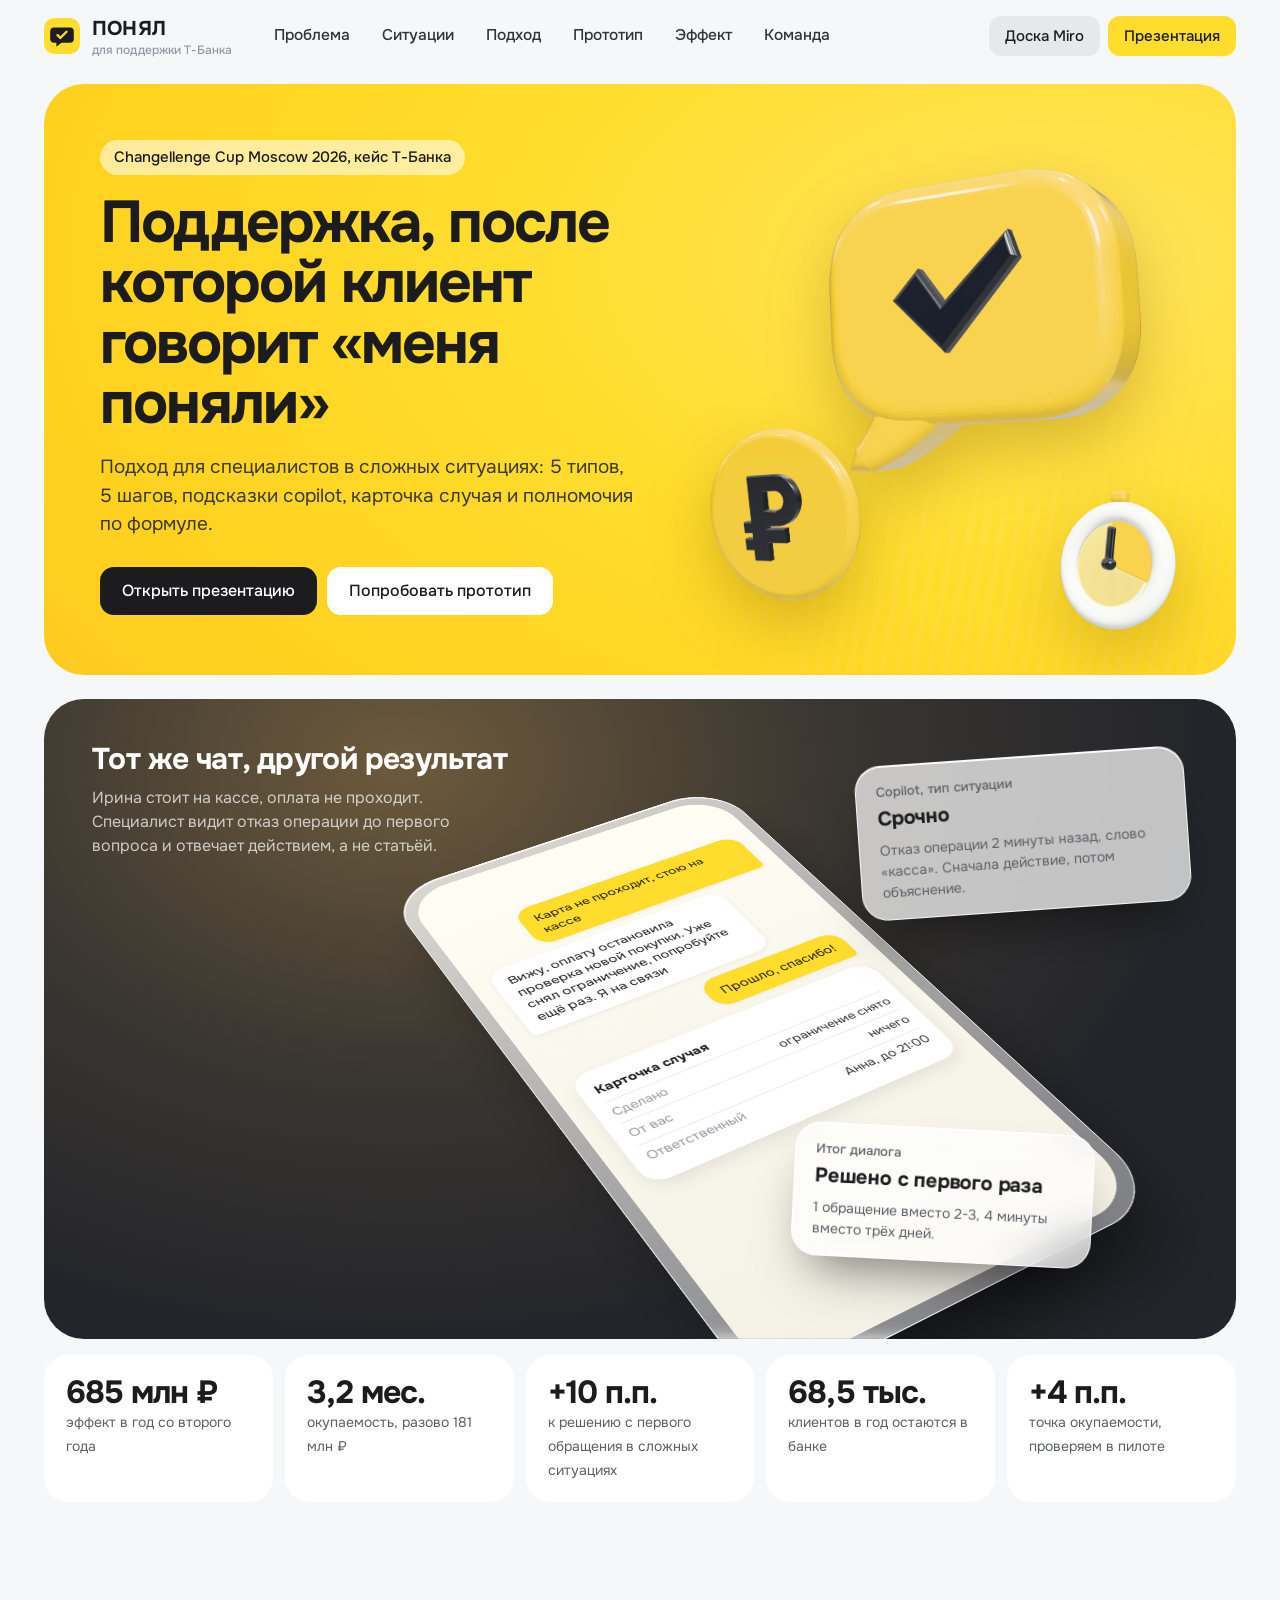
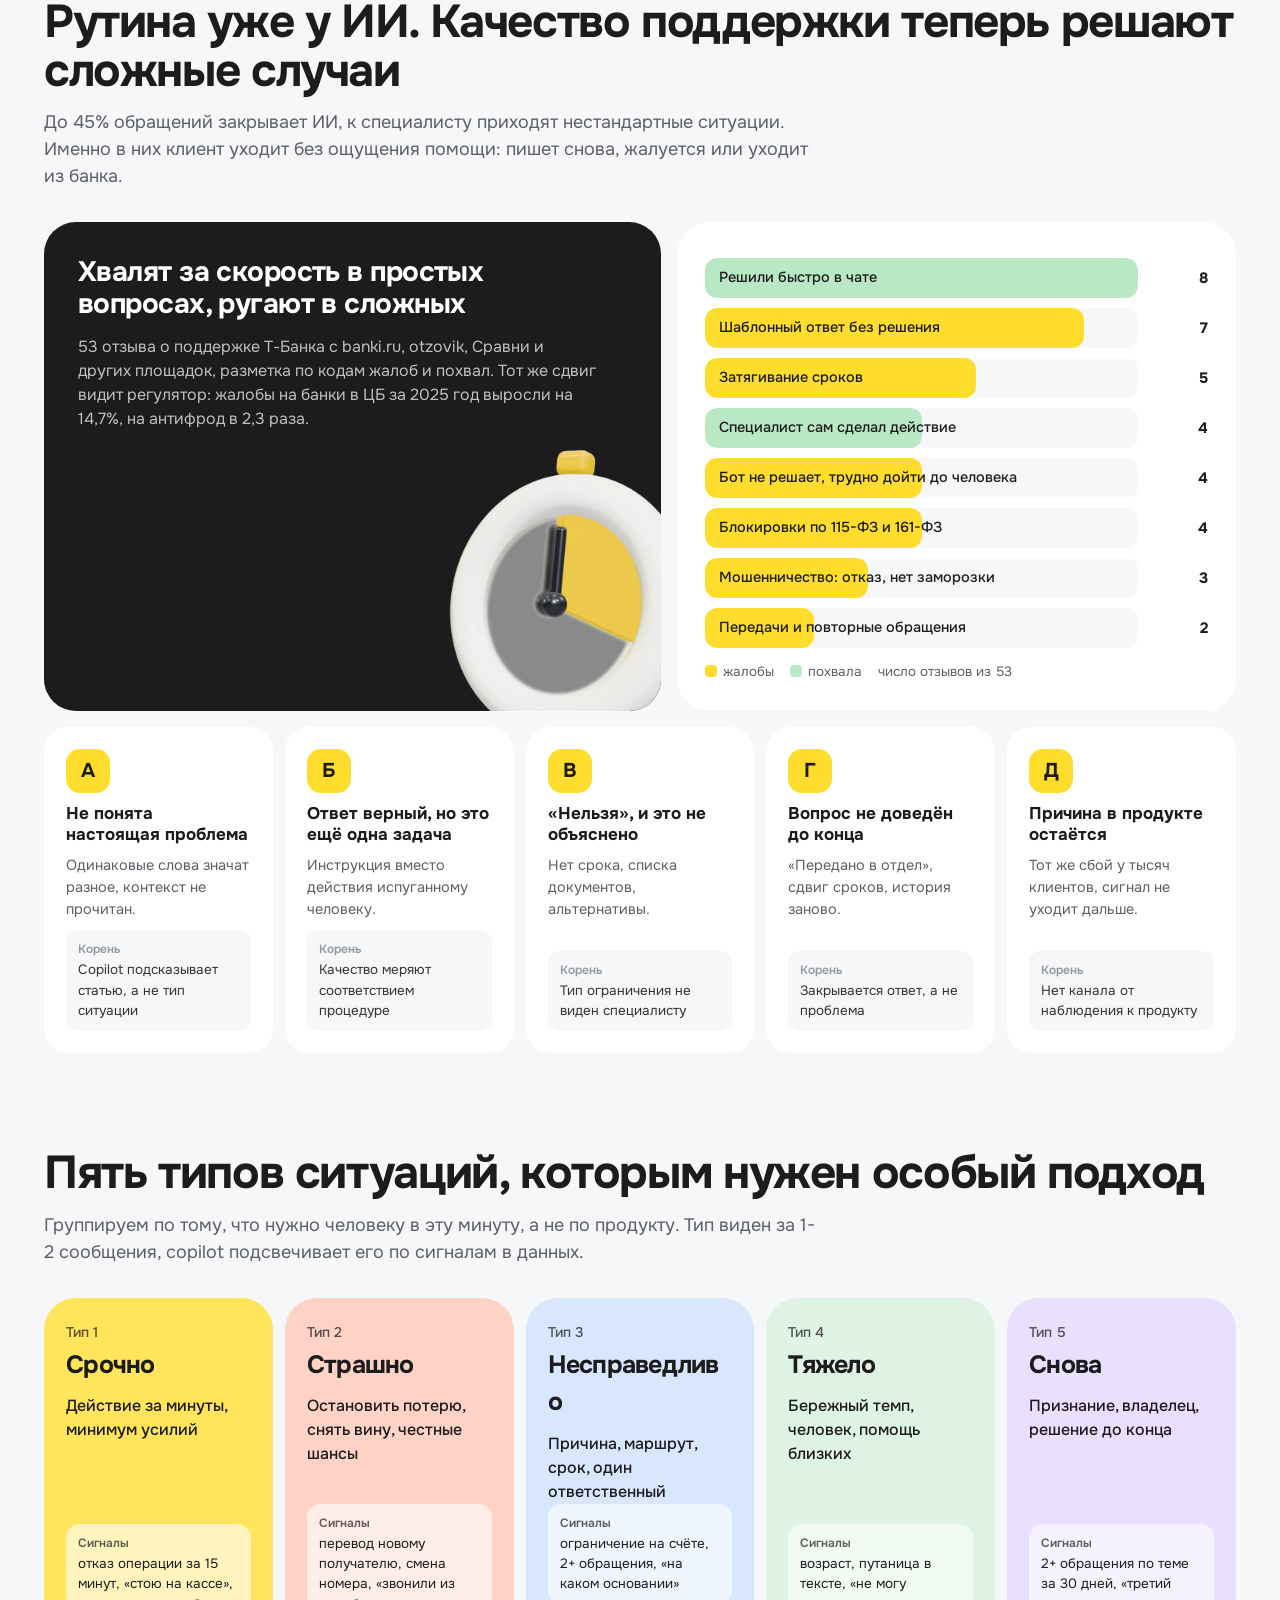
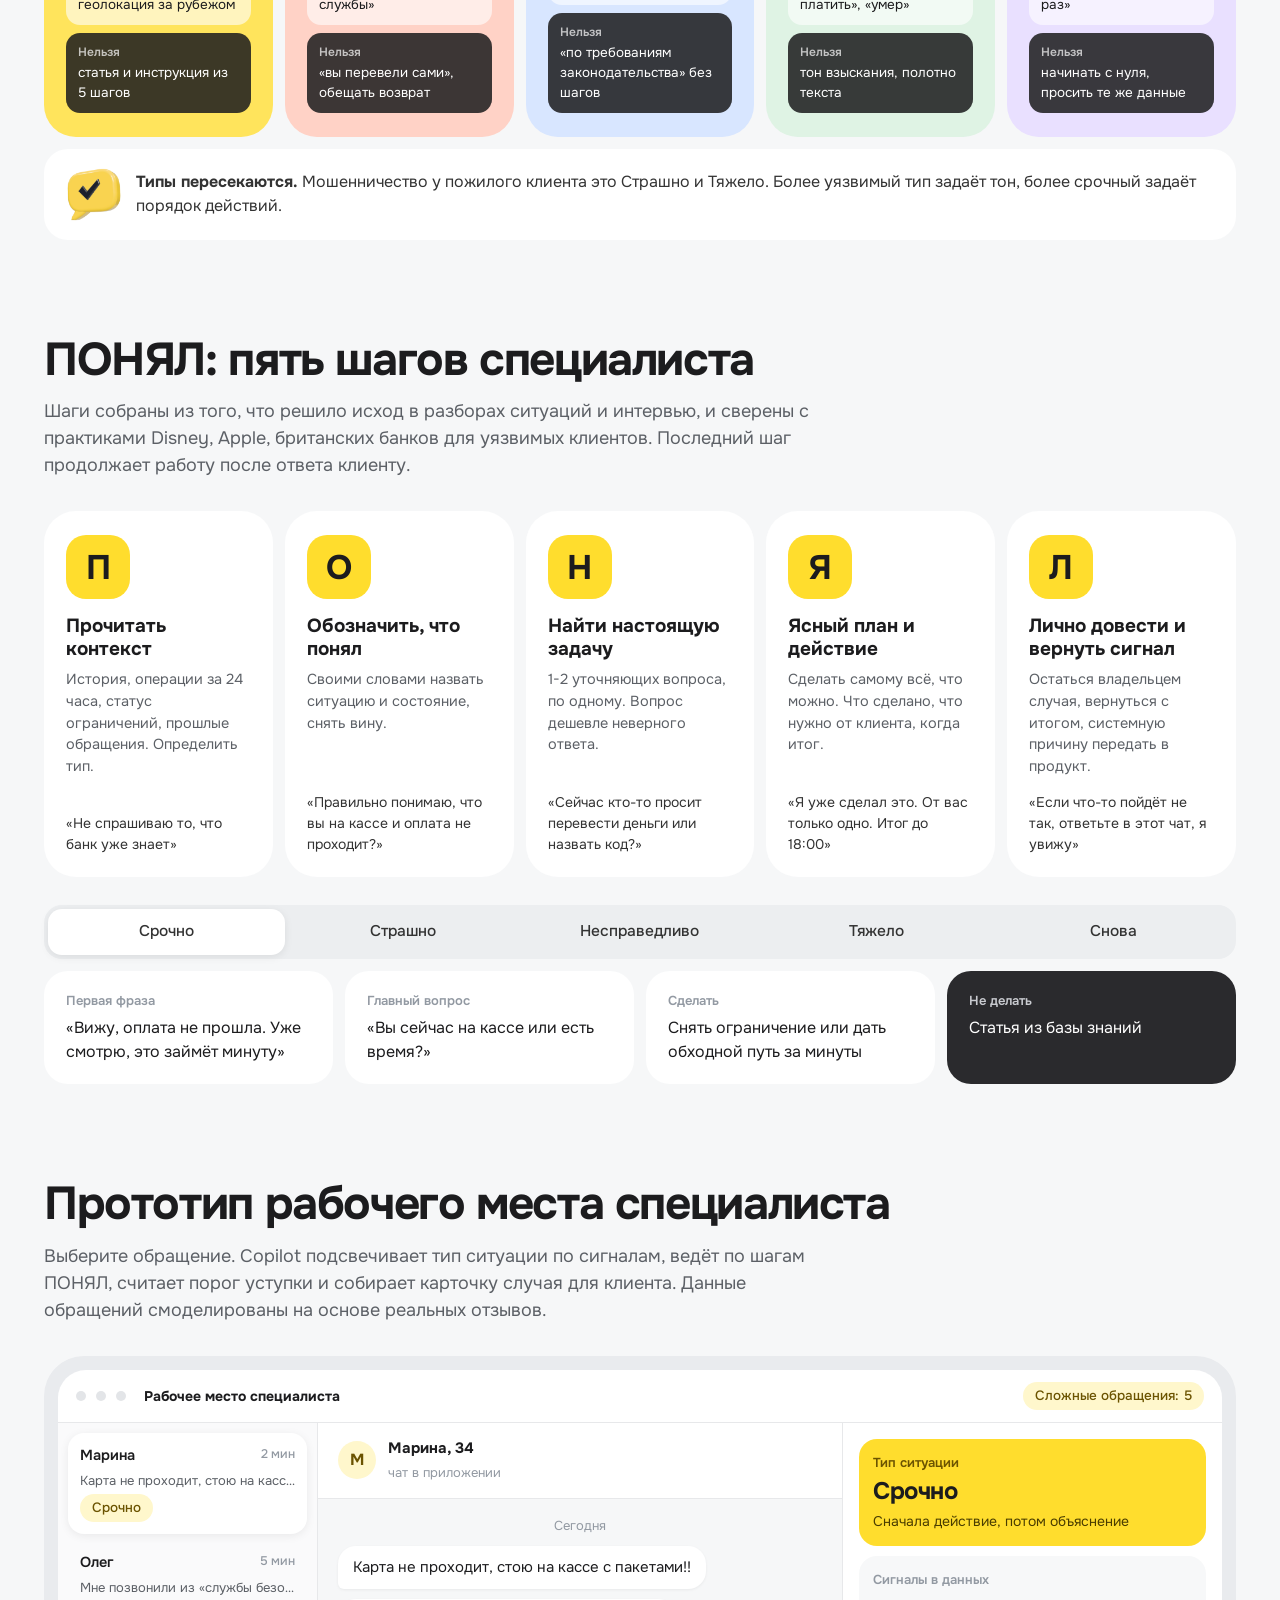
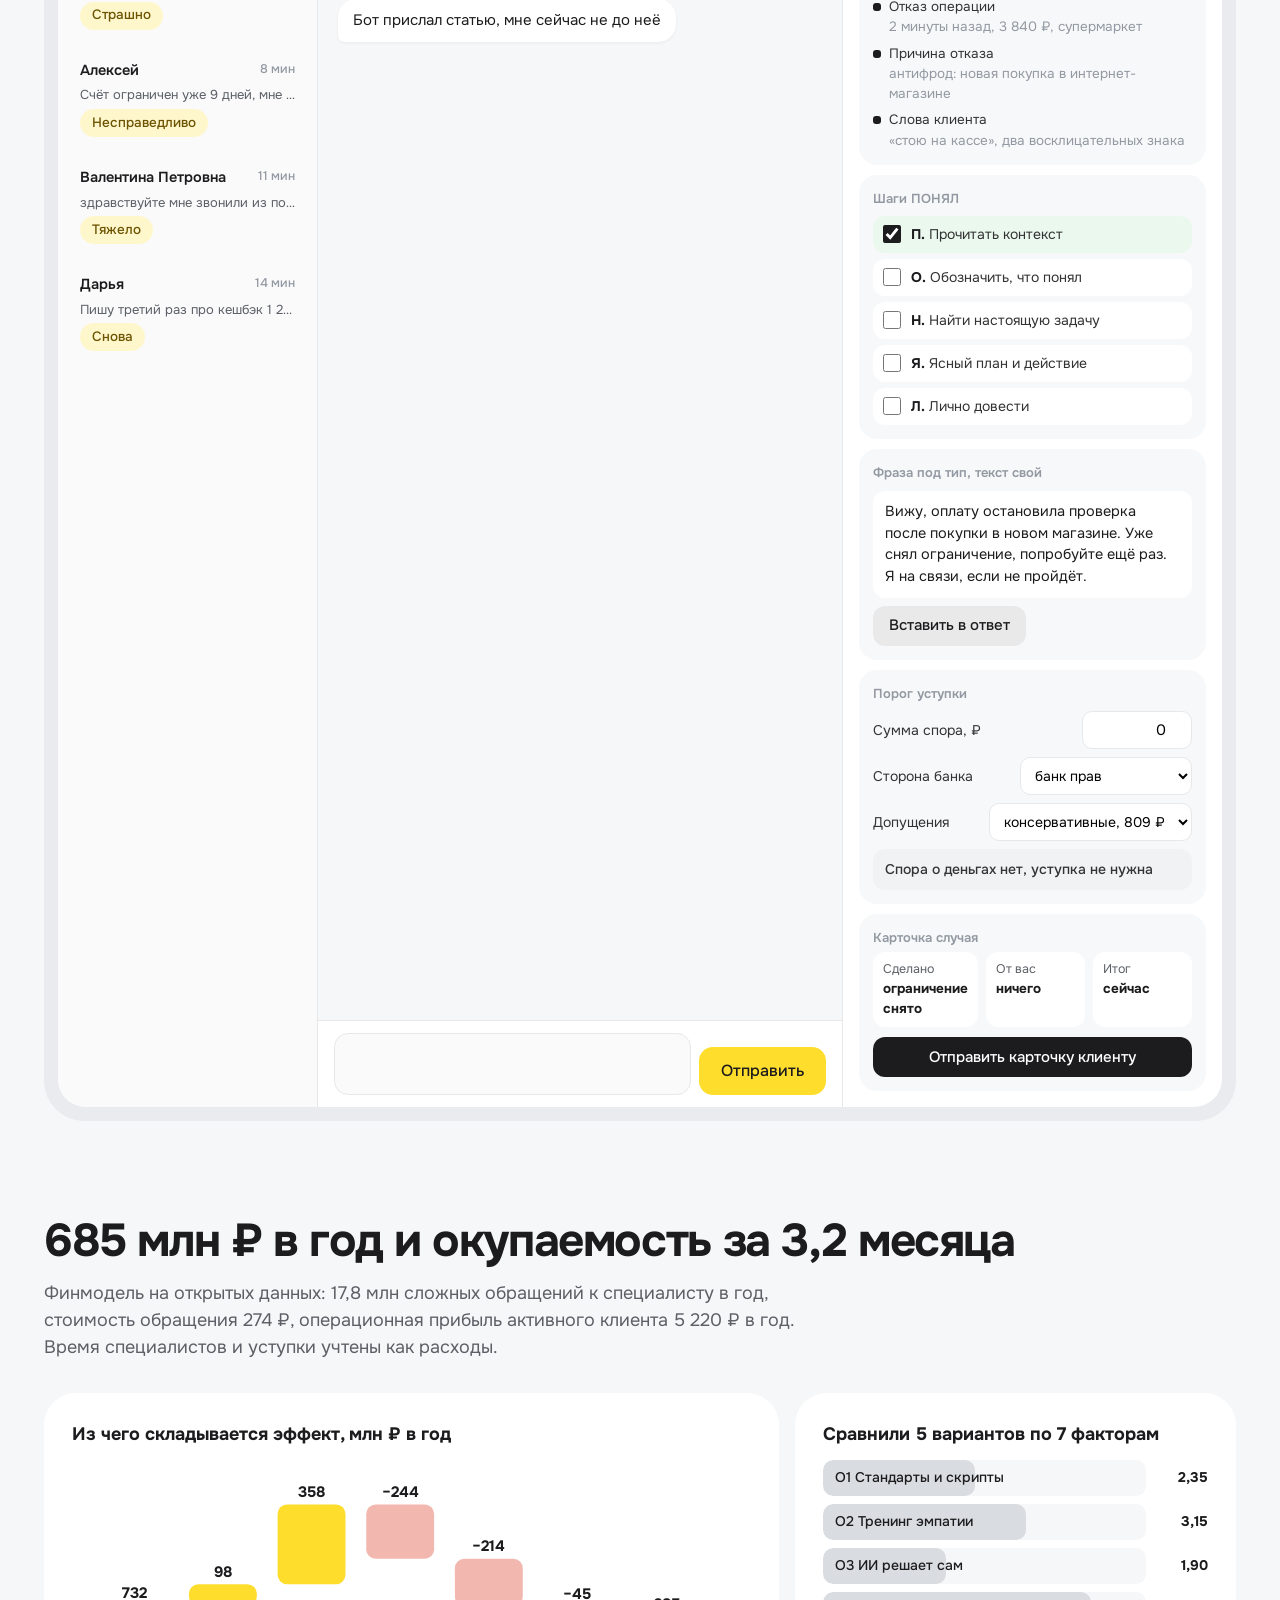
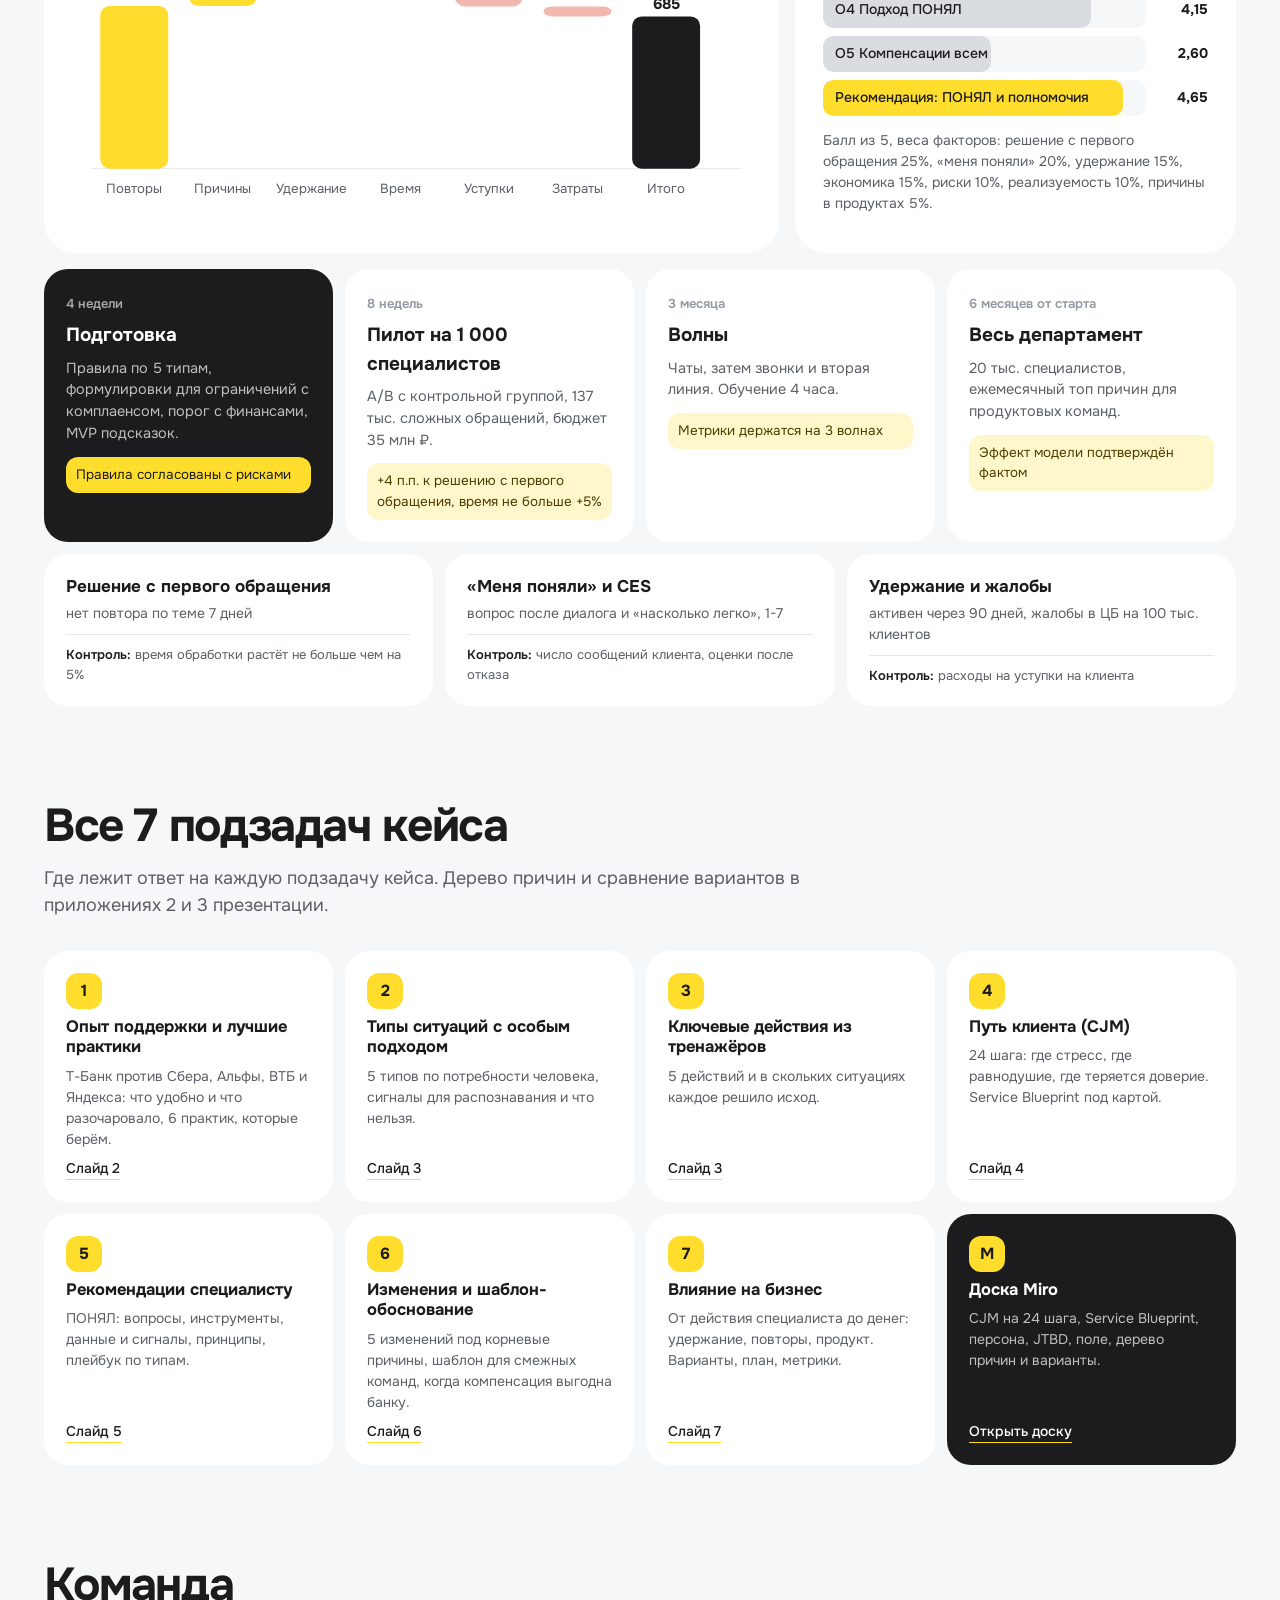
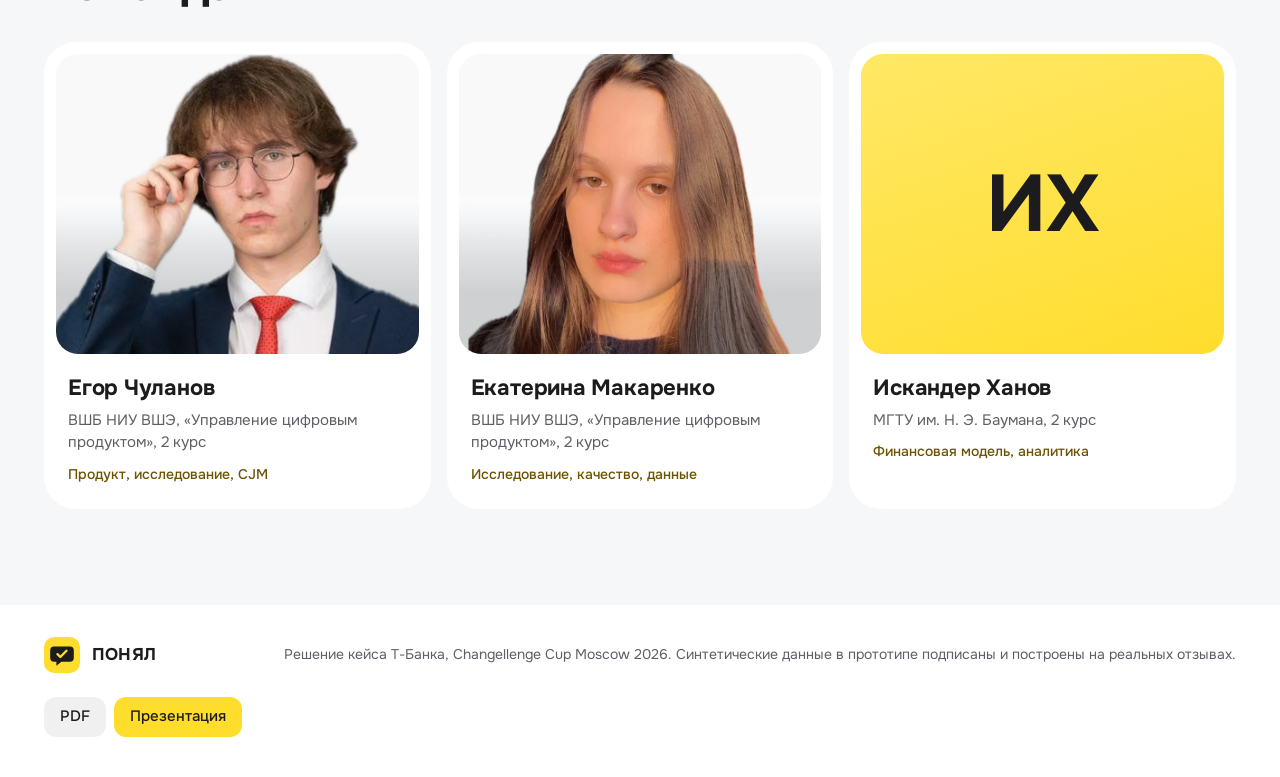
==== site/index.html @ 0d3350b8 "Сайт решения и презентация в стилистике Т-Банка, подзадачи по тексту кейса - Сайт: подход ПОНЯЛ, 5 т" ====
<!doctype html>
<html lang="ru">
<head>
<meta charset="utf-8">
<meta name="viewport" content="width=device-width, initial-scale=1">
<title>ПОНЯЛ: поддержка, после которой клиент чувствует, что его поняли</title>
<meta name="description" content="Решение кейса Т-Банка на Changellenge Cup Moscow 2026: ситуационный подход для специалистов поддержки, подсказки copilot, карточка случая и полномочия по формуле.">
<link rel="icon" href="img/mark.svg" type="image/svg+xml">
<link rel="stylesheet" href="assets/tokens.css">
<style>
* { box-sizing: border-box; }
html { scroll-behavior: smooth; }
body { margin: 0; font-family: var(--font); color: var(--ink); background: var(--bg); -webkit-font-smoothing: antialiased; line-height: 1.5; }
a { color: inherit; }
img { display: block; max-width: 100%; height: auto; }
button { font: inherit; }
:focus-visible { outline: 3px solid var(--blue); outline-offset: 3px; border-radius: 10px; }
.wrap { max-width: 1240px; margin: 0 auto; padding: 0 24px; }
.wrap > * { min-width: 0; }

/* Шапка как у бренд-портала: логотип, ссылки, кнопки справа */
.top { position: sticky; top: 0; z-index: 40; background: rgba(246, 247, 248, .82); -webkit-backdrop-filter: saturate(180%) blur(18px); backdrop-filter: saturate(180%) blur(18px); }
.top .wrap { display: flex; align-items: center; gap: 28px; height: 72px; }
.brand { display: flex; align-items: center; gap: 12px; text-decoration: none; font-weight: 700; font-size: 20px; letter-spacing: .01em; color: var(--ink-strong); }
.brand img { width: 36px; height: 36px; }
.brand small { display: block; font-size: 12px; font-weight: 500; color: var(--muted); letter-spacing: 0; line-height: 1.1; }
.links { display: flex; gap: 4px; }
.links a { text-decoration: none; font-size: 15.5px; font-weight: 500; padding: 8px 14px; border-radius: 12px; color: var(--ink); }
.links a:hover { background: rgba(0, 0, 0, .05); }
.top .act { margin-left: auto; display: flex; gap: 8px; }

.btn { display: inline-flex; align-items: center; justify-content: center; gap: 8px; height: 48px; padding: 0 22px; border-radius: 14px; border: 0; cursor: pointer; text-decoration: none;
  font: 500 16px/1 var(--font); white-space: nowrap; transition: background .2s, transform .3s var(--ease); }
.btn:active { transform: scale(.98); }
.btn.y { background: var(--y); color: var(--ink-strong); }
.btn.y:hover { background: var(--y-deep); }
.btn.w { background: #fff; color: var(--ink-strong); }
.btn.w:hover { background: #f1f2f4; }
.btn.g { background: rgba(0, 0, 0, .06); color: var(--ink-strong); }
.btn.g:hover { background: rgba(0, 0, 0, .1); }
.btn.d { background: var(--dark); color: #fff; }
.btn.sm { height: 40px; padding: 0 16px; border-radius: 12px; font-size: 15px; }
.btn svg { width: 18px; height: 18px; }

/* Жёлтый баннер, как «Новый подход к бренду» */
.hero { position: relative; margin-top: 12px; border-radius: var(--r-xl); overflow: hidden; padding: 56px 56px 60px;
  background: radial-gradient(120% 140% at 85% 30%, #ffe45c 0%, var(--y) 38%, #ffd21f 70%, #fcc521 100%); display: grid; grid-template-columns: 1.1fr .9fr; gap: 24px; min-height: 460px; }
.hero::after { content: ""; position: absolute; right: -10%; bottom: -30%; width: 70%; height: 90%; pointer-events: none;
  background: repeating-linear-gradient(100deg, rgba(255, 255, 255, .0) 0 14px, rgba(255, 255, 255, .22) 14px 16px); filter: blur(2px); transform: skewY(-8deg); opacity: .7;
  -webkit-mask: radial-gradient(60% 60% at 60% 60%, #000 30%, transparent 75%); mask: radial-gradient(60% 60% at 60% 60%, #000 30%, transparent 75%); }
.hero .tx { position: relative; z-index: 2; align-self: center; }
.hero .kick { display: inline-flex; align-items: center; gap: 8px; font-size: 15px; font-weight: 500; background: rgba(255, 255, 255, .55); padding: 6px 14px; border-radius: 999px; color: var(--ink-strong); }
h1 { margin: 18px 0 0; font-size: clamp(36px, 4.6vw, 60px); line-height: 1.03; letter-spacing: -.035em; font-weight: 700; color: var(--ink-strong); }
.hero p.lead { margin: 18px 0 0; font-size: 19px; max-width: 540px; color: #3a3a3a; }
.hero .cta { margin-top: 28px; display: flex; gap: 10px; flex-wrap: wrap; }
.hero .art { position: relative; z-index: 2; }
.hero .art img { position: absolute; filter: drop-shadow(0 26px 30px rgba(120, 80, 0, .28)); animation: float 7s ease-in-out infinite; }
.hero .art .b { width: 70%; right: 6%; top: 4%; }
.hero .art .c { width: 34%; left: 0; bottom: 2%; animation-delay: -3s; }
.hero .art .p { width: 26%; right: 0; bottom: -4%; animation-delay: -5s; }
@keyframes float { 50% { translate: 0 -12px; } }
@media (prefers-reduced-motion: reduce) { .hero .art img, .glassphone { animation: none !important; } }

/* Большая карточка со стеклянным телефоном, как вторая карточка бренд-портала */
.stage { position: relative; margin-top: 24px; border-radius: var(--r-xl); overflow: hidden; height: 640px;
  background: radial-gradient(90% 120% at 30% 10%, #6d5a3c 0%, #3a3631 40%, #24252a 75%); perspective: 1600px; }
.stage .cap { position: absolute; left: 48px; top: 44px; z-index: 3; color: #fff; max-width: 420px; }
.stage .cap b { display: block; font-size: 30px; letter-spacing: -.02em; line-height: 1.1; }
.stage .cap span { display: block; margin-top: 10px; color: rgba(255, 255, 255, .72); font-size: 16px; }
.glassphone { position: absolute; left: 50%; top: 52%; width: 430px; height: 760px; margin: -380px 0 0 -120px; border-radius: 64px;
  transform: rotateX(48deg) rotateZ(-30deg) rotateY(0deg); transform-style: preserve-3d;
  background: linear-gradient(160deg, rgba(255, 255, 255, .78), rgba(255, 255, 255, .42)); border: 1px solid rgba(255, 255, 255, .8);
  box-shadow: 0 60px 80px -30px rgba(0, 0, 0, .55), inset 0 2px 0 rgba(255, 255, 255, .9); -webkit-backdrop-filter: blur(8px); backdrop-filter: blur(8px); padding: 30px 22px; }
.glassphone .scr { position: absolute; inset: 14px; border-radius: 52px; background: linear-gradient(180deg, #fffdf4, #f4f1e6); overflow: hidden; padding: 70px 22px 22px; }
.chatline { display: flex; margin-top: 12px; }
.chatline.me { justify-content: flex-end; }
.chatline .msg { max-width: 80%; padding: 12px 16px; border-radius: 20px; font-size: 16px; line-height: 1.35; background: #fff; color: var(--ink-strong); box-shadow: 0 2px 6px rgba(0, 0, 0, .06); }
.chatline.me .msg { background: var(--y); border-bottom-right-radius: 6px; }
.chatline .msg.op { border-bottom-left-radius: 6px; }
.casecard { margin-top: 14px; background: #fff; border-radius: 22px; padding: 16px; box-shadow: 0 8px 20px rgba(0, 0, 0, .08); font-size: 14.5px; }
.casecard b { display: block; font-size: 15px; margin-bottom: 6px; color: var(--ink-strong); }
.casecard .row { display: flex; justify-content: space-between; gap: 10px; padding: 5px 0; border-top: 1px solid var(--line); }
.casecard .row span:first-child { color: var(--muted); }
.floater { position: absolute; z-index: 4; border-radius: 26px; background: rgba(255, 255, 255, .72); -webkit-backdrop-filter: blur(18px); backdrop-filter: blur(18px);
  border: 1px solid rgba(255, 255, 255, .85); box-shadow: 0 30px 50px -20px rgba(0, 0, 0, .5), inset 0 1px 0 #fff; padding: 16px 20px; color: var(--ink-strong); }
.floater.f1 { right: 4%; top: 9%; width: 330px; transform: rotate(-4deg); }
.floater.f2 { right: 12%; bottom: 12%; width: 300px; transform: rotate(3deg); }
.floater .t { font-size: 13px; color: var(--ink-2); font-weight: 500; }
.floater .h { font-size: 20px; font-weight: 700; letter-spacing: -.01em; margin-top: 2px; }
.floater .s { font-size: 14px; color: var(--ink-2); margin-top: 6px; }
.tag { display: inline-flex; align-items: center; gap: 6px; height: 28px; padding: 0 12px; border-radius: 999px; font-size: 13.5px; font-weight: 500; background: var(--y-soft); color: #6b5300; }
.tag.dark { background: var(--dark); color: #fff; }

.kpis { display: grid; grid-template-columns: repeat(5, 1fr); gap: 12px; margin-top: 16px; }
.kpi { background: var(--card); border-radius: var(--r-m); padding: 20px 22px; }
.kpi b { display: block; font-size: 32px; letter-spacing: -.03em; line-height: 1.1; color: var(--ink-strong); }
.kpi span { font-size: 14px; color: var(--ink-2); }

section { padding: 96px 0 0; }
h2 { margin: 0; font-size: clamp(30px, 3.6vw, 46px); letter-spacing: -.03em; line-height: 1.06; font-weight: 700; color: var(--ink-strong); }
.sub { margin: 14px 0 0; color: var(--ink-2); font-size: 18px; max-width: 780px; }
.card { background: var(--card); border-radius: var(--r-l); padding: 28px; }

/* Проблема */
.prob { display: grid; grid-template-columns: 1.05fr .95fr; gap: 16px; margin-top: 32px; }
.prob .main { background: var(--dark); color: #fff; border-radius: var(--r-l); padding: 34px; position: relative; overflow: hidden; }
.prob .main b { display: block; font-size: 28px; line-height: 1.15; letter-spacing: -.02em; max-width: 520px; }
.prob .main p { color: rgba(255, 255, 255, .72); margin: 14px 0 0; font-size: 16px; max-width: 520px; }
.prob .main img { position: absolute; right: -40px; bottom: -40px; width: 260px; opacity: .95; }
.bars { display: grid; gap: 10px; margin-top: 8px; }
.bar { display: grid; grid-template-columns: 1fr 60px; align-items: center; gap: 10px; font-size: 14.5px; }
.bar .l { position: relative; height: 40px; border-radius: 12px; background: var(--bg); overflow: hidden; }
.bar .l i { position: absolute; inset: 0 auto 0 0; border-radius: 12px; background: var(--y); }
.bar .l i.good { background: #b8e8c4; }
.bar .l span { position: relative; z-index: 1; display: flex; align-items: center; height: 100%; padding: 0 14px; font-weight: 500; color: var(--ink-strong); }
.bar b { text-align: right; font-size: 15px; color: var(--ink-strong); }
.legend { display: flex; gap: 16px; font-size: 13.5px; color: var(--ink-2); margin-top: 14px; }
.legend i { display: inline-block; width: 12px; height: 12px; border-radius: 4px; vertical-align: -1px; margin-right: 6px; background: var(--y); }
.legend i.good { background: #b8e8c4; }

.tree { display: grid; grid-template-columns: repeat(5, 1fr); gap: 12px; margin-top: 16px; }
.br { background: var(--card); border-radius: var(--r-m); padding: 22px; display: flex; flex-direction: column; gap: 10px; }
.br .k { width: 44px; height: 44px; border-radius: 14px; background: var(--y); display: grid; place-items: center; font-weight: 700; font-size: 20px; color: var(--ink-strong); }
.br b { font-size: 17px; line-height: 1.25; color: var(--ink-strong); }
.br p { margin: 0; font-size: 14.5px; color: var(--ink-2); }
.br .root { margin-top: auto; font-size: 13.5px; background: var(--bg); border-radius: 12px; padding: 10px 12px; color: var(--ink); }
.br .root em { font-style: normal; font-weight: 600; display: block; color: var(--muted); font-size: 12px; margin-bottom: 2px; }

/* Типы ситуаций */
.types { display: grid; grid-template-columns: repeat(5, 1fr); gap: 12px; margin-top: 32px; }
.ty { border-radius: var(--r-l); padding: 24px 22px; min-height: 360px; display: flex; flex-direction: column; color: var(--ink-strong); position: relative; overflow: hidden; }
.ty .n { font-size: 14px; font-weight: 500; opacity: .75; }
.ty h3 { margin: 4px 0 0; font-size: 25px; letter-spacing: -.03em; overflow-wrap: anywhere; }
.ty .need { margin-top: 10px; font-size: 16px; font-weight: 500; }
.ty .sig { margin-top: auto; font-size: 13.5px; background: rgba(255, 255, 255, .6); border-radius: 14px; padding: 10px 12px; }
.ty .sig em { display: block; font-style: normal; font-weight: 600; font-size: 12px; opacity: .7; margin-bottom: 2px; }
.ty .no { margin-top: 8px; font-size: 13.5px; background: rgba(28, 28, 30, .86); color: #fff; border-radius: 14px; padding: 10px 12px; }
.ty .no em { display: block; font-style: normal; font-weight: 600; font-size: 12px; opacity: .7; margin-bottom: 2px; }
.t1 { background: #ffe45c; } .t2 { background: #ffd2c6; } .t3 { background: #d8e6ff; } .t4 { background: #dff3e4; } .t5 { background: #e9e0ff; }
.rule { margin-top: 12px; background: var(--card); border-radius: var(--r-m); padding: 18px 22px; font-size: 16px; display: flex; gap: 14px; align-items: center; }
.rule img { width: 56px; flex: none; }

/* ПОНЯЛ */
.steps { display: grid; grid-template-columns: repeat(5, 1fr); gap: 12px; margin-top: 32px; }
.st { background: var(--card); border-radius: var(--r-l); padding: 24px 22px 22px; display: flex; flex-direction: column; }
.st .L { width: 64px; height: 64px; border-radius: 20px; background: var(--y); display: grid; place-items: center; font-size: 34px; font-weight: 700; color: var(--ink-strong); }
.st b { margin-top: 16px; font-size: 19px; line-height: 1.2; color: var(--ink-strong); }
.st p { margin: 8px 0 0; font-size: 14.5px; color: var(--ink-2); }
.st q { display: block; margin-top: auto; padding-top: 14px; font-size: 14px; color: var(--ink); quotes: "«" "»"; }
.st q::before { content: open-quote; } .st q::after { content: close-quote; }

.seg { position: relative; display: grid; grid-template-columns: repeat(5, 1fr); padding: 4px; margin-top: 28px; border-radius: 18px; background: #eceef0; }
.seg button { position: relative; z-index: 1; height: 46px; border: 0; background: none; font-weight: 500; font-size: 15.5px; color: var(--ink); cursor: pointer; border-radius: 14px; transition: color .3s; }
.seg .thumb { position: absolute; top: 4px; bottom: 4px; left: 4px; width: calc((100% - 8px) / 5); border-radius: 14px; background: #fff; box-shadow: 0 2px 8px rgba(0, 0, 0, .08); transition: transform .45s var(--ease); }
.play { display: grid; grid-template-columns: repeat(4, 1fr); gap: 12px; margin-top: 12px; }
.play > div { background: var(--card); border-radius: var(--r-m); padding: 20px 22px; }
.play em { display: block; font-style: normal; font-size: 13px; font-weight: 600; color: var(--muted); margin-bottom: 6px; }
.play p { margin: 0; font-size: 16px; color: var(--ink-strong); }
.play .bad { background: #2a2a2d; color: #fff; }
.play .bad p { color: #fff; }

/* Прототип рабочего места */
.ws { margin-top: 32px; background: #e9ebee; border-radius: var(--r-xl); padding: 14px; }
.ws .win { background: #fff; border-radius: 28px; overflow: hidden; display: grid; grid-template-columns: 260px 1fr 380px; grid-template-rows: auto 1fr; }
.ws .bar0 { grid-column: 1 / -1; display: flex; align-items: center; gap: 10px; padding: 12px 18px; border-bottom: 1px solid var(--line); font-size: 14px; color: var(--ink-2); }
.ws .bar0 .dot { width: 10px; height: 10px; border-radius: 50%; background: #e3e5e8; }
.ws .bar0 b { color: var(--ink-strong); margin-left: 8px; }
.ws .bar0 .r { margin-left: auto; display: flex; gap: 8px; align-items: center; }
.q { border-right: 1px solid var(--line); padding: 10px; display: flex; flex-direction: column; gap: 6px; background: #fafafb; }
.q button { text-align: left; border: 0; background: none; border-radius: 16px; padding: 12px; cursor: pointer; display: grid; gap: 4px; }
.q button:hover { background: #f0f1f3; }
.q button.on { background: #fff; box-shadow: 0 2px 10px rgba(0, 0, 0, .07); }
.q .nm { font-weight: 600; font-size: 14.5px; color: var(--ink-strong); display: flex; justify-content: space-between; }
.q .nm span { font-weight: 500; font-size: 12.5px; color: var(--muted); }
.q .pv { font-size: 13px; color: var(--ink-2); white-space: nowrap; overflow: hidden; text-overflow: ellipsis; }
.q .tg { justify-self: start; }
.chat { display: flex; flex-direction: column; background: #f6f7f8; min-width: 0; }
.chat .hd { padding: 14px 20px; border-bottom: 1px solid var(--line); background: #fff; display: flex; align-items: center; gap: 12px; }
.chat .av { width: 38px; height: 38px; border-radius: 50%; background: var(--y-soft); display: grid; place-items: center; font-weight: 700; color: #6b5300; }
.chat .hd b { display: block; font-size: 15px; color: var(--ink-strong); }
.chat .hd span { font-size: 13px; color: var(--muted); }
.chat .lg { flex: 1; min-height: 420px; overflow: auto; padding: 16px 20px; display: flex; flex-direction: column; gap: 10px; }
.bub { max-width: 78%; padding: 11px 15px; border-radius: 18px; font-size: 15px; line-height: 1.38; background: #fff; color: var(--ink-strong); box-shadow: 0 1px 3px rgba(0, 0, 0, .06); }
.bub.cl { align-self: flex-start; border-bottom-left-radius: 6px; }
.bub.op { align-self: flex-end; background: var(--y); border-bottom-right-radius: 6px; }
.bub.sys { align-self: center; background: none; box-shadow: none; color: var(--muted); font-size: 13px; padding: 2px; }
.bub .cc { margin-top: 8px; background: #fff; border-radius: 14px; padding: 10px 12px; font-size: 13.5px; }
.bub .cc div { display: flex; justify-content: space-between; gap: 12px; padding: 3px 0; }
.bub .cc div span:first-child { color: var(--muted); }
.chat .cmp { padding: 12px 16px; background: #fff; border-top: 1px solid var(--line); display: flex; gap: 8px; align-items: flex-end; }
.chat textarea { flex: 1; resize: none; border: 1px solid var(--line); border-radius: 14px; padding: 10px 12px; font: 15px/1.35 var(--font); min-height: 46px; max-height: 120px; color: var(--ink-strong); background: #fafafb; }
.cop { border-left: 1px solid var(--line); padding: 16px; display: flex; flex-direction: column; gap: 10px; }
.cop h4 { margin: 0; font-size: 13px; font-weight: 600; color: var(--muted); }
.blk { background: #f7f8f9; border-radius: 18px; padding: 14px; }
.blk.type { background: var(--y); }
.blk.type .ty-n { font-size: 24px; font-weight: 700; letter-spacing: -.02em; color: var(--ink-strong); }
.blk.type .ty-w { font-size: 14px; color: #4a3d00; margin-top: 2px; }
.sigs { margin: 8px 0 0; padding: 0; list-style: none; display: grid; gap: 6px; font-size: 13.5px; }
.sigs li { display: flex; gap: 8px; }
.sigs li i { flex: none; width: 8px; height: 8px; border-radius: 3px; background: var(--ink-strong); margin-top: 6px; }
.sigs li span { color: var(--muted); }
.chk { display: grid; gap: 6px; margin-top: 8px; }
.chk label { display: flex; gap: 10px; align-items: flex-start; font-size: 14px; cursor: pointer; padding: 8px 10px; border-radius: 12px; background: #fff; }
.chk input { accent-color: #1c1c1e; width: 18px; height: 18px; margin: 1px 0 0; flex: none; }
.chk label b { color: var(--ink-strong); }
.chk label.done { background: #eaf8ee; }
.sugg { font-size: 14.5px; color: var(--ink-strong); background: #fff; border-radius: 12px; padding: 10px 12px; margin-top: 8px; }
.sugg + .btn { margin-top: 8px; }
.calc { display: grid; gap: 8px; margin-top: 8px; font-size: 14px; }
.calc .rw { display: flex; justify-content: space-between; align-items: center; gap: 10px; }
.calc input[type=number] { width: 110px; border: 1px solid var(--line); border-radius: 10px; padding: 8px 10px; font: 15px var(--font); text-align: right; }
.calc select { border: 1px solid var(--line); border-radius: 10px; padding: 8px 10px; font: 14px var(--font); background: #fff; }
.verdict { border-radius: 12px; padding: 10px 12px; font-size: 14px; font-weight: 500; }
.verdict.ok { background: #e3f6e8; color: #0b6b25; }
.verdict.no { background: #fdecec; color: #a11d1d; }
.score { display: flex; gap: 8px; margin-top: 4px; }
.score div { flex: 1; background: #fff; border-radius: 12px; padding: 8px 10px; font-size: 12.5px; color: var(--ink-2); }
.score b { display: block; font-size: 18px; color: var(--ink-strong); }

/* Эффект */
.fx { display: grid; grid-template-columns: 1.25fr .75fr; gap: 16px; margin-top: 32px; }
.fx svg { width: 100%; height: auto; display: block; }
.opts { display: grid; gap: 8px; margin-top: 12px; }
.opt { display: grid; grid-template-columns: 1fr 52px; gap: 10px; align-items: center; font-size: 14px; }
.opt .l { height: 36px; border-radius: 10px; background: var(--bg); position: relative; overflow: hidden; }
.opt .l i { position: absolute; inset: 0 auto 0 0; background: #d9dce0; border-radius: 10px; }
.opt.rec .l i { background: var(--y); }
.opt .l span { position: relative; z-index: 1; display: flex; align-items: center; height: 100%; padding: 0 12px; font-weight: 500; color: var(--ink-strong); white-space: nowrap; }
.opt b { text-align: right; color: var(--ink-strong); }
.plan { display: grid; grid-template-columns: repeat(4, 1fr); gap: 12px; margin-top: 16px; }
.ph { background: var(--card); border-radius: var(--r-m); padding: 22px; position: relative; }
.ph .w { font-size: 13px; font-weight: 600; color: var(--muted); }
.ph b { display: block; margin-top: 6px; font-size: 19px; color: var(--ink-strong); }
.ph p { margin: 8px 0 0; font-size: 14.5px; color: var(--ink-2); }
.ph .gate { margin-top: 12px; font-size: 13.5px; background: var(--y-soft); border-radius: 12px; padding: 8px 10px; color: #4a3d00; }
.ph.now { background: var(--dark); color: #fff; }
.ph.now b { color: #fff; } .ph.now p { color: rgba(255, 255, 255, .72); } .ph.now .w { color: rgba(255, 255, 255, .6); }
.ph.now .gate { background: var(--y); color: var(--ink-strong); }
.mets { display: grid; grid-template-columns: repeat(3, 1fr); gap: 12px; margin-top: 12px; }
.met { background: var(--card); border-radius: var(--r-m); padding: 20px 22px; }
.met b { display: block; font-size: 17px; color: var(--ink-strong); }
.met span { display: block; font-size: 14px; color: var(--ink-2); margin-top: 4px; }
.met .ctl { margin-top: 10px; font-size: 13px; color: var(--ink-2); border-top: 1px solid var(--line); padding-top: 10px; }
.met .ctl em { font-style: normal; font-weight: 600; color: var(--ink-strong); }

/* Подзадачи кейса */
.crit { display: grid; grid-template-columns: repeat(4, 1fr); gap: 12px; margin-top: 32px; }
.cr { background: var(--card); border-radius: var(--r-m); padding: 22px; display: flex; flex-direction: column; gap: 8px; }
.cr .n { width: 36px; height: 36px; border-radius: 12px; background: var(--y); display: grid; place-items: center; font-weight: 700; color: var(--ink-strong); }
.cr b { font-size: 16.5px; line-height: 1.25; color: var(--ink-strong); }
.cr p { margin: 0; font-size: 14px; color: var(--ink-2); }
.cr a { margin-top: auto; font-size: 14px; font-weight: 500; text-decoration: none; color: var(--ink-strong); border-bottom: 1.5px solid var(--y); align-self: flex-start; }
.cr.miro { background: var(--dark); color: #fff; }
.cr.miro b { color: #fff; } .cr.miro p { color: rgba(255, 255, 255, .72); } .cr.miro a { color: #fff; }

/* Команда */
.team { display: grid; grid-template-columns: repeat(3, 1fr); gap: 16px; margin-top: 32px; }
.pr { background: var(--card); border-radius: var(--r-l); padding: 12px 12px 24px; }
.pr .ph0 { height: 300px; border-radius: 22px; overflow: hidden; background: var(--bg); }
.pr .ph0 img { width: 100%; height: 100%; object-fit: cover; object-position: 50% 20%; }
.pr .ph0.ini { display: grid; place-items: center; background: linear-gradient(160deg, var(--y-2), var(--y)); font-size: 80px; font-weight: 700; color: var(--ink-strong); }
.pr b { display: block; margin: 18px 12px 0; font-size: 22px; color: var(--ink-strong); letter-spacing: -.01em; }
.pr span { display: block; margin: 4px 12px 0; font-size: 15px; color: var(--ink-2); }
.pr em { display: block; margin: 10px 12px 0; font-style: normal; font-size: 14px; font-weight: 500; color: #6b5300; }

footer { margin-top: 96px; background: #fff; }
footer .wrap { display: flex; gap: 24px; align-items: center; justify-content: space-between; padding-top: 32px; padding-bottom: 40px; font-size: 14px; color: var(--ink-2); flex-wrap: wrap; }
footer .brand { font-size: 17px; }

@media (max-width: 1100px) {
  .links { display: none; }
  .hero { grid-template-columns: 1fr; padding: 40px 28px; }
  .hero .art { height: 300px; }
  .kpis { grid-template-columns: repeat(2, 1fr); }
  .prob, .fx { grid-template-columns: 1fr; }
  .tree, .types, .steps { grid-template-columns: 1fr 1fr; }
  .play, .plan, .crit { grid-template-columns: 1fr 1fr; }
  .mets { grid-template-columns: 1fr; }
  .ws .win { grid-template-columns: 1fr; }
  .q { flex-direction: row; overflow-x: auto; border-right: 0; border-bottom: 1px solid var(--line); }
  .q button { min-width: 220px; }
  .cop { border-left: 0; border-top: 1px solid var(--line); max-height: none; }
  .team { grid-template-columns: 1fr; }
  .stage { height: 560px; }
  .floater { display: none; }
}
@media (max-width: 640px) {
  .wrap { padding: 0 16px; }
  .top .act .btn.g { display: none; }
  .tree, .types, .steps, .play, .plan, .crit { grid-template-columns: 1fr; }
  .seg { grid-template-columns: repeat(5, auto); overflow-x: auto; }
  .seg .thumb { display: none; }
  .seg button[aria-selected="true"] { background: #fff; }
  .ty { min-height: 0; }
  .stage { height: 620px; }
  .stage .cap { left: 20px; right: 20px; top: 24px; }
  .stage .cap b { font-size: 24px; }
  .glassphone { margin-left: -200px; top: 74%; }
  .prob .main { padding-bottom: 170px; }
  .prob .main img { width: 170px; right: -20px; bottom: -40px; }
  .kpi b { font-size: 26px; }
}
</style>
</head>
<body>

<header class="top">
  <div class="wrap">
    <a class="brand" href="#"><img src="img/mark.svg" alt="" width="36" height="36"><span>ПОНЯЛ<small>для поддержки Т-Банка</small></span></a>
    <nav class="links" aria-label="Разделы">
      <a href="#problem">Проблема</a><a href="#types">Ситуации</a><a href="#ponyal">Подход</a><a href="#proto">Прототип</a><a href="#effect">Эффект</a><a href="#team">Команда</a>
    </nav>
    <div class="act">
      <a class="btn g sm" href="https://miro.com/app/board/uXjVEUshVGo=/" target="_blank" rel="noopener">Доска Miro</a>
      <a class="btn y sm" href="deck/">Презентация</a>
    </div>
  </div>
</header>

<main class="wrap">

<div class="hero">
  <div class="tx">
    <span class="kick">Changellenge Cup Moscow 2026, кейс Т-Банка</span>
    <h1>Поддержка, после которой клиент говорит «меня поняли»</h1>
    <p class="lead">Подход для специалистов в сложных ситуациях: 5 типов, 5 шагов, подсказки copilot, карточка случая и полномочия по формуле.</p>
    <div class="cta">
      <a class="btn d" href="deck/">Открыть презентацию</a>
      <a class="btn w" href="#proto">Попробовать прототип</a>
    </div>
  </div>
  <div class="art" aria-hidden="true">
    <img class="b" src="img/3d-bubble.webp" alt="" width="790" height="768">
    <img class="c" src="img/3d-coin.webp" alt="" width="711" height="800">
    <img class="p" src="img/3d-pin.webp" alt="" width="672" height="800">
  </div>
</div>

<div class="stage" aria-label="Пример: ответ специалиста по подходу ПОНЯЛ в чате приложения">
  <div class="cap"><b>Тот же чат, другой результат</b><span>Ирина стоит на кассе, оплата не проходит. Специалист видит отказ операции до первого вопроса и отвечает действием, а не статьёй.</span></div>
  <div class="glassphone" aria-hidden="true">
    <div class="scr">
      <div class="chatline me"><div class="msg">Карта не проходит, стою на кассе</div></div>
      <div class="chatline"><div class="msg op">Вижу, оплату остановила проверка новой покупки. Уже снял ограничение, попробуйте ещё раз. Я на связи</div></div>
      <div class="chatline me"><div class="msg">Прошло, спасибо!</div></div>
      <div class="casecard"><b>Карточка случая</b>
        <div class="row"><span>Сделано</span><span>ограничение снято</span></div>
        <div class="row"><span>От вас</span><span>ничего</span></div>
        <div class="row"><span>Ответственный</span><span>Анна, до 21:00</span></div>
      </div>
    </div>
  </div>
  <div class="floater f1"><div class="t">Copilot, тип ситуации</div><div class="h">Срочно</div><div class="s">Отказ операции 2 минуты назад, слово «касса». Сначала действие, потом объяснение.</div></div>
  <div class="floater f2"><div class="t">Итог диалога</div><div class="h">Решено с первого раза</div><div class="s">1 обращение вместо 2-3, 4 минуты вместо трёх дней.</div></div>
</div>

<div class="kpis">
  <div class="kpi"><b>685 млн ₽</b><span>эффект в год со второго года</span></div>
  <div class="kpi"><b>3,2 мес.</b><span>окупаемость, разово 181 млн ₽</span></div>
  <div class="kpi"><b>+10 п.п.</b><span>к решению с первого обращения в сложных ситуациях</span></div>
  <div class="kpi"><b>68,5 тыс.</b><span>клиентов в год остаются в банке</span></div>
  <div class="kpi"><b>+4 п.п.</b><span>точка окупаемости, проверяем в пилоте</span></div>
</div>

<section id="problem">
  <h2>Рутина уже у ИИ. Качество поддержки теперь решают сложные случаи</h2>
  <p class="sub">До 45% обращений закрывает ИИ, к специалисту приходят нестандартные ситуации. Именно в них клиент уходит без ощущения помощи: пишет снова, жалуется или уходит из банка.</p>
  <div class="prob">
    <div class="main">
      <b>Хвалят за скорость в простых вопросах, ругают в сложных</b>
      <p>53 отзыва о поддержке Т-Банка с banki.ru, otzovik, Сравни и других площадок, разметка по кодам жалоб и похвал. Тот же сдвиг видит регулятор: жалобы на банки в ЦБ за 2025 год выросли на 14,7%, на антифрод в 2,3 раза.</p>
      <img src="img/3d-pin.webp" alt="" width="672" height="800">
    </div>
    <div class="card">
      <div class="bars" id="bars"></div>
      <div class="legend"><span><i></i>жалобы</span><span><i class="good"></i>похвала</span><span>число отзывов из 53</span></div>
    </div>
  </div>
  <div class="tree">
    <div class="br"><div class="k">А</div><b>Не понята настоящая проблема</b><p>Одинаковые слова значат разное, контекст не прочитан.</p><div class="root"><em>Корень</em>Copilot подсказывает статью, а не тип ситуации</div></div>
    <div class="br"><div class="k">Б</div><b>Ответ верный, но это ещё одна задача</b><p>Инструкция вместо действия испуганному человеку.</p><div class="root"><em>Корень</em>Качество меряют соответствием процедуре</div></div>
    <div class="br"><div class="k">В</div><b>«Нельзя», и это не объяснено</b><p>Нет срока, списка документов, альтернативы.</p><div class="root"><em>Корень</em>Тип ограничения не виден специалисту</div></div>
    <div class="br"><div class="k">Г</div><b>Вопрос не доведён до конца</b><p>«Передано в отдел», сдвиг сроков, история заново.</p><div class="root"><em>Корень</em>Закрывается ответ, а не проблема</div></div>
    <div class="br"><div class="k">Д</div><b>Причина в продукте остаётся</b><p>Тот же сбой у тысяч клиентов, сигнал не уходит дальше.</p><div class="root"><em>Корень</em>Нет канала от наблюдения к продукту</div></div>
  </div>
</section>

<section id="types">
  <h2>Пять типов ситуаций, которым нужен особый подход</h2>
  <p class="sub">Группируем по тому, что нужно человеку в эту минуту, а не по продукту. Тип виден за 1-2 сообщения, copilot подсвечивает его по сигналам в данных.</p>
  <div class="types">
    <div class="ty t1"><span class="n">Тип 1</span><h3>Срочно</h3><div class="need">Действие за минуты, минимум усилий</div><div class="sig"><em>Сигналы</em>отказ операции за 15 минут, «стою на кассе», геолокация за рубежом</div><div class="no"><em>Нельзя</em>статья и инструкция из 5 шагов</div></div>
    <div class="ty t2"><span class="n">Тип 2</span><h3>Страшно</h3><div class="need">Остановить потерю, снять вину, честные шансы</div><div class="sig"><em>Сигналы</em>перевод новому получателю, смена номера, «звонили из службы»</div><div class="no"><em>Нельзя</em>«вы перевели сами», обещать возврат</div></div>
    <div class="ty t3"><span class="n">Тип 3</span><h3>Несправедливо</h3><div class="need">Причина, маршрут, срок, один ответственный</div><div class="sig"><em>Сигналы</em>ограничение на счёте, 2+ обращения, «на каком основании»</div><div class="no"><em>Нельзя</em>«по требованиям законодательства» без шагов</div></div>
    <div class="ty t4"><span class="n">Тип 4</span><h3>Тяжело</h3><div class="need">Бережный темп, человек, помощь близких</div><div class="sig"><em>Сигналы</em>возраст, путаница в тексте, «не могу платить», «умер»</div><div class="no"><em>Нельзя</em>тон взыскания, полотно текста</div></div>
    <div class="ty t5"><span class="n">Тип 5</span><h3>Снова</h3><div class="need">Признание, владелец, решение до конца</div><div class="sig"><em>Сигналы</em>2+ обращения по теме за 30 дней, «третий раз»</div><div class="no"><em>Нельзя</em>начинать с нуля, просить те же данные</div></div>
  </div>
  <div class="rule"><img src="img/3d-bubble.webp" alt="" width="790" height="768"><span><b>Типы пересекаются.</b> Мошенничество у пожилого клиента это Страшно и Тяжело. Более уязвимый тип задаёт тон, более срочный задаёт порядок действий.</span></div>
</section>

<section id="ponyal">
  <h2>ПОНЯЛ: пять шагов специалиста</h2>
  <p class="sub">Шаги собраны из того, что решило исход в разборах ситуаций и интервью, и сверены с практиками Disney, Apple, британских банков для уязвимых клиентов. Последний шаг продолжает работу после ответа клиенту.</p>
  <div class="steps">
    <div class="st"><div class="L">П</div><b>Прочитать контекст</b><p>История, операции за 24 часа, статус ограничений, прошлые обращения. Определить тип.</p><q>Не спрашиваю то, что банк уже знает</q></div>
    <div class="st"><div class="L">О</div><b>Обозначить, что понял</b><p>Своими словами назвать ситуацию и состояние, снять вину.</p><q>Правильно понимаю, что вы на кассе и оплата не проходит?</q></div>
    <div class="st"><div class="L">Н</div><b>Найти настоящую задачу</b><p>1-2 уточняющих вопроса, по одному. Вопрос дешевле неверного ответа.</p><q>Сейчас кто-то просит перевести деньги или назвать код?</q></div>
    <div class="st"><div class="L">Я</div><b>Ясный план и действие</b><p>Сделать самому всё, что можно. Что сделано, что нужно от клиента, когда итог.</p><q>Я уже сделал это. От вас только одно. Итог до 18:00</q></div>
    <div class="st"><div class="L">Л</div><b>Лично довести и вернуть сигнал</b><p>Остаться владельцем случая, вернуться с итогом, системную причину передать в продукт.</p><q>Если что-то пойдёт не так, ответьте в этот чат, я увижу</q></div>
  </div>

  <div class="seg" role="tablist" id="seg">
    <span class="thumb"></span>
    <button role="tab" aria-selected="true" data-t="0">Срочно</button>
    <button role="tab" aria-selected="false" data-t="1">Страшно</button>
    <button role="tab" aria-selected="false" data-t="2">Несправедливо</button>
    <button role="tab" aria-selected="false" data-t="3">Тяжело</button>
    <button role="tab" aria-selected="false" data-t="4">Снова</button>
  </div>
  <div class="play" id="play"></div>
</section>

<section id="proto">
  <h2>Прототип рабочего места специалиста</h2>
  <p class="sub">Выберите обращение. Copilot подсвечивает тип ситуации по сигналам, ведёт по шагам ПОНЯЛ, считает порог уступки и собирает карточку случая для клиента. Данные обращений смоделированы на основе реальных отзывов.</p>
  <div class="ws">
    <div class="win">
      <div class="bar0"><span class="dot"></span><span class="dot"></span><span class="dot"></span><b>Рабочее место специалиста</b><span class="r"><span class="tag">Сложные обращения: 5</span></span></div>
      <div class="q" id="queue" role="tablist" aria-label="Очередь обращений"></div>
      <div class="chat">
        <div class="hd"><div class="av" id="av">И</div><div><b id="cn">Клиент</b><span id="cm">чат в приложении</span></div></div>
        <div class="lg" id="log" aria-live="polite"></div>
        <div class="cmp"><textarea id="ta" rows="2" aria-label="Ответ клиенту"></textarea><button class="btn y" id="send">Отправить</button></div>
      </div>
      <aside class="cop" aria-label="Подсказки copilot">
        <div class="blk type"><h4 style="color:#6b5300">Тип ситуации</h4><div class="ty-n" id="tyn"></div><div class="ty-w" id="tyw"></div></div>
        <div class="blk"><h4>Сигналы в данных</h4><ul class="sigs" id="sigs"></ul></div>
        <div class="blk"><h4>Шаги ПОНЯЛ</h4><div class="chk" id="chk"></div></div>
        <div class="blk"><h4>Фраза под тип, текст свой</h4><div class="sugg" id="sugg"></div><button class="btn g sm" id="use">Вставить в ответ</button></div>
        <div class="blk"><h4>Порог уступки</h4>
          <div class="calc">
            <div class="rw"><span>Сумма спора, ₽</span><input type="number" id="amt" min="0" step="10"></div>
            <div class="rw"><span>Сторона банка</span><select id="fault"><option value="1">ошибка или спорно</option><option value="0">банк прав</option></select></div>
            <div class="rw"><span>Допущения</span><select id="segm"><option value="809">консервативные, 809 ₽</option><option value="2114">расширенные, 2 114 ₽</option></select></div>
            <div class="verdict" id="verd"></div>
          </div>
        </div>
        <div class="blk"><h4>Карточка случая</h4><div class="score" id="cardp"></div><button class="btn d sm" id="sendcard" style="margin-top:10px;width:100%">Отправить карточку клиенту</button></div>
      </aside>
    </div>
  </div>
</section>

<section id="effect">
  <h2>685 млн ₽ в год и окупаемость за 3,2 месяца</h2>
  <p class="sub">Финмодель на открытых данных: 17,8 млн сложных обращений к специалисту в год, стоимость обращения 274 ₽, операционная прибыль активного клиента 5 220 ₽ в год. Время специалистов и уступки учтены как расходы.</p>
  <div class="fx">
    <div class="card"><b style="font-size:18px;color:var(--ink-strong)">Из чего складывается эффект, млн ₽ в год</b><svg id="wf" viewBox="0 -40 720 400" role="img" aria-label="Каскад эффекта: экономия на повторах 732, устранение причин 98, сохранённая прибыль 358, время специалистов минус 244, уступки минус 214, ежегодные затраты минус 45, итого 685 млн рублей"></svg></div>
    <div class="card"><b style="font-size:18px;color:var(--ink-strong)">Сравнили 5 вариантов по 7 факторам</b>
      <div class="opts" id="opts"></div>
      <p style="margin:14px 0 0;font-size:14px;color:var(--ink-2)">Балл из 5, веса факторов: решение с первого обращения 25%, «меня поняли» 20%, удержание 15%, экономика 15%, риски 10%, реализуемость 10%, причины в продуктах 5%.</p>
    </div>
  </div>
  <div class="plan">
    <div class="ph now"><span class="w">4 недели</span><b>Подготовка</b><p>Правила по 5 типам, формулировки для ограничений с комплаенсом, порог с финансами, MVP подсказок.</p><div class="gate">Правила согласованы с рисками</div></div>
    <div class="ph"><span class="w">8 недель</span><b>Пилот на 1 000 специалистов</b><p>A/B с контрольной группой, 137 тыс. сложных обращений, бюджет 35 млн ₽.</p><div class="gate">+4 п.п. к решению с первого обращения, время не больше +5%</div></div>
    <div class="ph"><span class="w">3 месяца</span><b>Волны</b><p>Чаты, затем звонки и вторая линия. Обучение 4 часа.</p><div class="gate">Метрики держатся на 3 волнах</div></div>
    <div class="ph"><span class="w">6 месяцев от старта</span><b>Весь департамент</b><p>20 тыс. специалистов, ежемесячный топ причин для продуктовых команд.</p><div class="gate">Эффект модели подтверждён фактом</div></div>
  </div>
  <div class="mets">
    <div class="met"><b>Решение с первого обращения</b><span>нет повтора по теме 7 дней</span><div class="ctl"><em>Контроль:</em> время обработки растёт не больше чем на 5%</div></div>
    <div class="met"><b>«Меня поняли» и CES</b><span>вопрос после диалога и «насколько легко», 1-7</span><div class="ctl"><em>Контроль:</em> число сообщений клиента, оценки после отказа</div></div>
    <div class="met"><b>Удержание и жалобы</b><span>активен через 90 дней, жалобы в ЦБ на 100 тыс. клиентов</span><div class="ctl"><em>Контроль:</em> расходы на уступки на клиента</div></div>
  </div>
</section>

<section id="criteria">
  <h2>Все 7 подзадач кейса</h2>
  <p class="sub">Где лежит ответ на каждую подзадачу кейса. Дерево причин и сравнение вариантов в приложениях 2 и 3 презентации.</p>
  <div class="crit">
    <div class="cr"><div class="n">1</div><b>Опыт поддержки и лучшие практики</b><p>Т-Банк против Сбера, Альфы, ВТБ и Яндекса: что удобно и что разочаровало, 6 практик, которые берём.</p><a href="deck/#2">Слайд 2</a></div>
    <div class="cr"><div class="n">2</div><b>Типы ситуаций с особым подходом</b><p>5 типов по потребности человека, сигналы для распознавания и что нельзя.</p><a href="deck/#3">Слайд 3</a></div>
    <div class="cr"><div class="n">3</div><b>Ключевые действия из тренажёров</b><p>5 действий и в скольких ситуациях каждое решило исход.</p><a href="deck/#3">Слайд 3</a></div>
    <div class="cr"><div class="n">4</div><b>Путь клиента (CJM)</b><p>24 шага: где стресс, где равнодушие, где теряется доверие. Service Blueprint под картой.</p><a href="deck/#4">Слайд 4</a></div>
    <div class="cr"><div class="n">5</div><b>Рекомендации специалисту</b><p>ПОНЯЛ: вопросы, инструменты, данные и сигналы, принципы, плейбук по типам.</p><a href="deck/#5">Слайд 5</a></div>
    <div class="cr"><div class="n">6</div><b>Изменения и шаблон-обоснование</b><p>5 изменений под корневые причины, шаблон для смежных команд, когда компенсация выгодна банку.</p><a href="deck/#6">Слайд 6</a></div>
    <div class="cr"><div class="n">7</div><b>Влияние на бизнес</b><p>От действия специалиста до денег: удержание, повторы, продукт. Варианты, план, метрики.</p><a href="deck/#7">Слайд 7</a></div>
    <div class="cr miro"><div class="n">M</div><b>Доска Miro</b><p>CJM на 24 шага, Service Blueprint, персона, JTBD, поле, дерево причин и варианты.</p><a href="https://miro.com/app/board/uXjVEUshVGo=/" target="_blank" rel="noopener">Открыть доску</a></div>
  </div>
</section>

<section id="team">
  <h2>Команда</h2>
  <div class="team">
    <div class="pr"><div class="ph0"><img src="img/team-egor.webp" alt="Егор Чуланов" loading="lazy"></div><b>Егор Чуланов</b><span>ВШБ НИУ ВШЭ, «Управление цифровым продуктом», 2 курс</span><em>Продукт, исследование, CJM</em></div>
    <div class="pr"><div class="ph0"><img src="img/team-kate.webp" alt="Екатерина Макаренко" loading="lazy"></div><b>Екатерина Макаренко</b><span>ВШБ НИУ ВШЭ, «Управление цифровым продуктом», 2 курс</span><em>Исследование, качество, данные</em></div>
    <div class="pr"><div class="ph0 ini">ИХ</div><b>Искандер Ханов</b><span>МГТУ им. Н. Э. Баумана, 2 курс</span><em>Финансовая модель, аналитика</em></div>
  </div>
</section>

</main>

<footer>
  <div class="wrap">
    <a class="brand" href="#"><img src="img/mark.svg" alt="" width="30" height="30"><span>ПОНЯЛ</span></a>
    <span>Решение кейса Т-Банка, Changellenge Cup Moscow 2026. Синтетические данные в прототипе подписаны и построены на реальных отзывах.</span>
    <span style="display:flex;gap:8px"><a class="btn g sm" href="deck/CupMoscow2026-Т-Банк-Команда.pdf">PDF</a><a class="btn y sm" href="deck/">Презентация</a></span>
  </div>
</footer>

<script>
(function () {
  // Отзывы: коды жалоб и похвал, число из 53 (research/01)
  var BARS = [
    ['Решили быстро в чате', 8, 1], ['Шаблонный ответ без решения', 7, 0], ['Затягивание сроков', 5, 0],
    ['Специалист сам сделал действие', 4, 1], ['Бот не решает, трудно дойти до человека', 4, 0], ['Блокировки по 115-ФЗ и 161-ФЗ', 4, 0],
    ['Мошенничество: отказ, нет заморозки', 3, 0], ['Передачи и повторные обращения', 2, 0]
  ];
  var bars = document.getElementById('bars');
  bars.innerHTML = BARS.map(function (b) {
    return '<div class="bar"><div class="l"><i class="' + (b[2] ? 'good' : '') + '" style="width:' + (b[1] / 8 * 100) + '%"></i><span>' + b[0] + '</span></div><b>' + b[1] + '</b></div>';
  }).join('');

  // Плейбук по типам
  var PLAY = [
    ['«Вижу, оплата не прошла. Уже смотрю, это займёт минуту»', '«Вы сейчас на кассе или есть время?»', 'Снять ограничение или дать обходной путь за минуты', 'Статья из базы знаний'],
    ['«Понимаю, как это страшно. Вы правильно сделали, что сразу написали»', '«Сейчас кто-то просит вас перевести деньги или назвать код?»', 'Заблокировать, запросить банк получателя, заполнить заявление за клиента, предложить «Защиту близких»', '«Вы перевели сами», обещание возврата'],
    ['«Вижу ограничение и понимаю, что это мешает работать»', '«Какие операции нужны в первую очередь?»', 'Назвать тип ограничения, список документов файлом, срок, один ответственный', '«По требованиям законодательства» без шагов'],
    ['«Я с вами, разберёмся вместе, без спешки»', '«Удобнее продолжить здесь или позвонить голосом?»', 'Короткие сообщения, голос, участие близкого, тон партнёра', 'Полотно текста, перекидывание'],
    ['«Вижу, вы пишете третий раз. Это наша ошибка, разберусь до конца сам»', '«Что из обещанного раньше не сделано?»', 'Взять случай на себя, решить или дать дату и вернуться', 'Просить те же данные заново']
  ];
  var play = document.getElementById('play'), seg = document.getElementById('seg');
  function showPlay(i) {
    var p = PLAY[i];
    play.innerHTML = '<div><em>Первая фраза</em><p>' + p[0] + '</p></div><div><em>Главный вопрос</em><p>' + p[1] + '</p></div><div><em>Сделать</em><p>' + p[2] + '</p></div><div class="bad"><em style="color:#c9cbd0">Не делать</em><p>' + p[3] + '</p></div>';
    seg.querySelector('.thumb').style.transform = 'translateX(' + (i * 100) + '%)';
    Array.prototype.forEach.call(seg.querySelectorAll('button'), function (b, k) { b.setAttribute('aria-selected', String(k === i)); });
  }
  seg.addEventListener('click', function (e) { var b = e.target.closest('button'); if (b) showPlay(+b.dataset.t); });
  showPlay(0);

  // Прототип: обращения смоделированы на основе реальных отзывов (research/synthetic/interviews.md)
  var STEPS = [['П', 'Прочитать контекст'], ['О', 'Обозначить, что понял'], ['Н', 'Найти настоящую задачу'], ['Я', 'Ясный план и действие'], ['Л', 'Лично довести']];
  var CASES = [
    { n: 'Марина', a: 34, ch: 'чат в приложении', type: 'Срочно', why: 'Сначала действие, потом объяснение', amt: 0, fault: 0,
      msgs: ['Карта не проходит, стою на кассе с пакетами!!', 'Бот прислал статью, мне сейчас не до неё'],
      sigs: [['Отказ операции', '2 минуты назад, 3 840 ₽, супермаркет'], ['Причина отказа', 'антифрод: новая покупка в интернет-магазине'], ['Слова клиента', '«стою на кассе», два восклицательных знака']],
      say: 'Вижу, оплату остановила проверка после покупки в новом магазине. Уже снял ограничение, попробуйте ещё раз. Я на связи, если не пройдёт.',
      card: [['Сделано', 'ограничение снято'], ['От вас', 'ничего'], ['Итог', 'сейчас']] },
    { n: 'Олег', a: 41, ch: 'чат в приложении', type: 'Страшно', why: 'Остановить потерю, снять вину, честные шансы', amt: 46000, fault: 0,
      msgs: ['Мне позвонили из «службы безопасности», я перевёл 46 000 на «безопасный счёт»', 'Что теперь делать? Мне сказали, что это защита'],
      sigs: [['Перевод', '46 000 ₽ новому получателю 12 минут назад'], ['Устройство', 'вход с нового телефона вчера'], ['Признак ЦБ', 'смена устройства перед крупным переводом']],
      say: 'Понимаю, как это тяжело. Вы правильно сделали, что сразу написали, мошенники умеют убеждать. Карту я уже заблокировал и отправляю запрос в банк получателя. Сейчас кто-то просит вас назвать код или перевести ещё?',
      card: [['Сделано', 'карта заблокирована, запрос в банк получателя'], ['От вас', 'заявление, заполню за вас'], ['Итог', 'ответ банка получателя до 3 дней']] },
    { n: 'Алексей', a: 29, ch: 'чат ИП', type: 'Несправедливо', why: 'Причина, маршрут, срок, один ответственный', amt: 0, fault: 0,
      msgs: ['Счёт ограничен уже 9 дней, мне ответили «по требованиям законодательства»', 'На каком основании? Срок уже три раза сдвигали'],
      sigs: [['Ограничение', '115-ФЗ, запрос документов от 19.10'], ['Обращения', '3 по теме за 10 дней'], ['Слова клиента', '«на каком основании», «сдвигали»']],
      say: 'Вижу ограничение и понимаю, что оно мешает работать. Это проверка операций по 115-ФЗ. Нужны три документа, отправляю список файлом. После загрузки решение до 4 ноября, я веду ваш вопрос сам.',
      card: [['Сделано', 'список документов отправлен'], ['От вас', '3 документа в чат'], ['Итог', 'до 4 ноября, ответственный Анна']] },
    { n: 'Валентина Петровна', a: 68, ch: 'чат в приложении', type: 'Тяжело', why: 'Бережный темп, человек, помощь близких', amt: 0, fault: 0,
      msgs: ['здравствуйте мне звонили из полиции сказали оформить кредит чтобы защитить деньги', 'я не понимаю что делать'],
      sigs: [['Возраст', '68 лет'], ['Кредит', 'заявка 20 минут назад на 300 000 ₽'], ['Текст', 'нет пунктуации, путаница']],
      say: 'Я с вами, разберёмся вместе, без спешки. Полиция никогда не просит оформлять кредит. Заявку я остановил. Можно позвонить вам голосом? Кто из близких может побыть рядом?',
      card: [['Сделано', 'заявка на кредит остановлена'], ['От вас', 'ничего, перезвоню сам'], ['Итог', 'звонок в течение 10 минут']] },
    { n: 'Дарья', a: 23, ch: 'чат в приложении', type: 'Снова', why: 'Признание, владелец, решение до конца', amt: 1240, fault: 1,
      msgs: ['Пишу третий раз про кешбэк 1 240 рублей', 'Каждый раз объясняю всё заново'],
      sigs: [['Обращения', '3 по теме «кешбэк» за 21 день'], ['Обещание', '«начислим до 15.10», не выполнено'], ['Сумма', '1 240 ₽, ошибка категории у партнёра']],
      say: 'Вижу, вы пишете третий раз, и это наша ошибка. Повторять ничего не нужно, я всё вижу. Начисляю 1 240 ₽ сейчас и передаю ошибку категории в продукт, чтобы она не повторилась.',
      card: [['Сделано', '1 240 ₽ начислено'], ['От вас', 'ничего'], ['Итог', 'сейчас, ошибка передана в продукт']] }
  ];
  var cur = 0, done = [];
  var $ = function (id) { return document.getElementById(id); };
  function esc(s) { return String(s).replace(/[&<>"]/g, function (c) { return { '&': '&amp;', '<': '&lt;', '>': '&gt;', '"': '&quot;' }[c]; }); }
  function fmt(n) { return String(Math.round(n)).replace(/\B(?=(\d{3})+(?!\d))/g, ' '); }
  $('queue').innerHTML = CASES.map(function (c, i) {
    return '<button role="tab" data-i="' + i + '"><span class="nm">' + esc(c.n) + '<span>' + (2 + i * 3) + ' мин</span></span><span class="pv">' + esc(c.msgs[0]) + '</span><span class="tag tg">' + c.type + '</span></button>';
  }).join('');
  function renderChk() {
    $('chk').innerHTML = STEPS.map(function (s, k) {
      var on = done[k];
      return '<label class="' + (on ? 'done' : '') + '"><input type="checkbox" data-k="' + k + '"' + (on ? ' checked' : '') + '><span><b>' + s[0] + '.</b> ' + s[1] + '</span></label>';
    }).join('');
  }
  function verdict() {
    var a = +$('amt').value || 0, f = $('fault').value === '1', thr = +$('segm').value, v = $('verd');
    if (!a) { v.className = 'verdict'; v.style.background = '#f1f2f4'; v.textContent = 'Спора о деньгах нет, уступка не нужна'; return; }
    v.style.background = '';
    if (f && a <= thr) { v.className = 'verdict ok'; v.textContent = 'Можно вернуть сразу: ' + fmt(a) + ' ₽ меньше порога ' + fmt(thr) + ' ₽. Уступка дешевле ухода и повторов.'; }
    else if (!f) { v.className = 'verdict no'; v.textContent = 'Банк прав: уступка не положена. Объяснить причину и предложить альтернативу.'; }
    else { v.className = 'verdict no'; v.textContent = 'Выше порога ' + fmt(thr) + ' ₽: решение по процедуре, срок и ответственный в карточке.'; }
  }
  function show(i) {
    cur = i; done = [true, false, false, false, false];
    var c = CASES[i];
    Array.prototype.forEach.call($('queue').children, function (b, k) { b.classList.toggle('on', k === i); b.setAttribute('aria-selected', String(k === i)); });
    $('av').textContent = c.n[0]; $('cn').textContent = c.n + ', ' + c.a; $('cm').textContent = c.ch;
    $('log').innerHTML = '<div class="bub sys">Сегодня</div>' + c.msgs.map(function (m) { return '<div class="bub cl">' + esc(m) + '</div>'; }).join('');
    $('tyn').textContent = c.type; $('tyw').textContent = c.why;
    $('sigs').innerHTML = c.sigs.map(function (s) { return '<li><i></i><div>' + esc(s[0]) + '<br><span>' + esc(s[1]) + '</span></div></li>'; }).join('');
    $('sugg').textContent = c.say; $('ta').value = '';
    $('amt').value = c.amt; $('fault').value = c.fault ? '1' : '0';
    $('cardp').innerHTML = c.card.map(function (r) { return '<div>' + esc(r[0]) + '<b style="font-size:13.5px">' + esc(r[1]) + '</b></div>'; }).join('');
    renderChk(); verdict();
  }
  function tick(k) { done[k] = true; renderChk(); }
  $('queue').addEventListener('click', function (e) { var b = e.target.closest('button'); if (b) show(+b.dataset.i); });
  $('chk').addEventListener('change', function (e) { done[+e.target.dataset.k] = e.target.checked; renderChk(); });
  $('use').addEventListener('click', function () { $('ta').value = CASES[cur].say; tick(1); $('ta').focus(); });
  $('send').addEventListener('click', function () {
    var t = $('ta').value.trim(); if (!t) return;
    $('log').insertAdjacentHTML('beforeend', '<div class="bub op">' + esc(t) + '</div>'); $('ta').value = ''; tick(1); tick(2); tick(3);
    $('log').scrollTop = 1e6;
  });
  $('sendcard').addEventListener('click', function () {
    var c = CASES[cur];
    $('log').insertAdjacentHTML('beforeend', '<div class="bub op"><b>Карточка случая</b><div class="cc">' + c.card.map(function (r) { return '<div><span>' + esc(r[0]) + '</span><span>' + esc(r[1]) + '</span></div>'; }).join('') + '<div><span>Ответственный</span><span>Анна, вернусь сама</span></div></div></div>');
    tick(3); tick(4); $('log').scrollTop = 1e6;
  });
  ['amt', 'fault', 'segm'].forEach(function (id) { $(id).addEventListener('input', verdict); });
  show(0);

  // Каскад эффекта, млн ₽ в год (model/out, лист «Варианты», рекомендация)
  var WF = [['Повторы', 732], ['Причины', 98], ['Удержание', 358], ['Время', -244], ['Уступки', -214], ['Затраты', -45], ['Итого', 685, 1]];
  var svg = $('wf'), H = 300, top = 20, max = 1188, sc = (H - top) / max, x = 30, w = 72, gap = 22, run = 0, out = '';
  out += '<line x1="20" x2="710" y1="' + (top + H - top) + '" y2="' + (top + H - top) + '" stroke="#e7e8ea"/>';
  WF.forEach(function (d) {
    var v = d[1], y0, h, fill;
    if (d[2]) { y0 = H - v * sc; h = v * sc; fill = '#1c1c1e'; }
    else if (v > 0) { y0 = H - (run + v) * sc; h = v * sc; fill = '#ffdd2d'; run += v; }
    else { y0 = H - run * sc; h = -v * sc; fill = '#f2b8b0'; run += v; }
    out += '<rect x="' + x + '" y="' + y0 + '" width="' + w + '" height="' + h + '" rx="10" fill="' + fill + '"/>';
    out += '<text x="' + (x + w / 2) + '" y="' + (y0 - 8) + '" text-anchor="middle" font-size="16" font-weight="700" fill="#1c1c1e">' + (v > 0 ? '' : '−') + Math.abs(v) + '</text>';
    out += '<text x="' + (x + w / 2) + '" y="' + (H + 26) + '" text-anchor="middle" font-size="14" fill="#5c6066">' + d[0] + '</text>';
    x += w + gap;
  });
  svg.innerHTML = out;

  var OPTS = [['O1 Стандарты и скрипты', 2.35], ['O2 Тренинг эмпатии', 3.15], ['O3 ИИ решает сам', 1.90], ['O4 Подход ПОНЯЛ', 4.15], ['O5 Компенсации всем', 2.60], ['Рекомендация: ПОНЯЛ и полномочия', 4.65, 1]];
  $('opts').innerHTML = OPTS.map(function (o) {
    return '<div class="opt' + (o[2] ? ' rec' : '') + '"><div class="l"><i style="width:' + (o[1] / 5 * 100) + '%"></i><span>' + o[0] + '</span></div><b>' + o[1].toFixed(2).replace('.', ',') + '</b></div>';
  }).join('');
})();
</script>
</body>
</html>
---- site/assets/tokens.css ----
/* Общие токены сайта и презентации: цвета, радиусы и шрифты в духе дизайн-кода Т-Банка.
   Шрифт. Если положить файлы фирменного шрифта в site/fonts/tbank/ (tbank-sans-400.woff2, -500, -700),
   они подхватятся сами: семейство «TBank Sans» стоит первым. Без них используется Onest. */
@font-face { font-family: "TBank Sans"; font-weight: 400; font-display: swap; src: url(../fonts/tbank/tbank-sans-400.woff2) format("woff2"); }
@font-face { font-family: "TBank Sans"; font-weight: 500; font-display: swap; src: url(../fonts/tbank/tbank-sans-500.woff2) format("woff2"); }
@font-face { font-family: "TBank Sans"; font-weight: 700; font-display: swap; src: url(../fonts/tbank/tbank-sans-700.woff2) format("woff2"); }
@font-face { font-family: "Onest"; font-weight: 100 900; font-display: swap; src: url(../fonts/onest-cyrillic-wght-normal.woff2) format("woff2"); unicode-range: U+0400-045F, U+0490-0491, U+04B0-04B1, U+2116; }
@font-face { font-family: "Onest"; font-weight: 100 900; font-display: swap; src: url(../fonts/onest-latin-wght-normal.woff2) format("woff2"); unicode-range: U+0000-00FF, U+2000-206F, U+20AC, U+20BD, U+2122, U+2212; }
@font-face { font-family: "Onest"; font-weight: 100 900; font-display: swap; src: url(../fonts/onest-latin-ext-wght-normal.woff2) format("woff2"); unicode-range: U+0100-024F, U+20A0-20AB, U+20AD-20CF; }

:root {
  --y: #ffdd2d;          /* фирменный жёлтый */
  --y-2: #ffe866;
  --y-deep: #fcc521;
  --y-soft: #fff7cc;
  --ink: #333333;        /* основной текст */
  --ink-strong: #1c1c1e;
  --ink-2: #5c6066;
  --muted: #9299a2;
  --bg: #f6f7f8;         /* серый фон страниц */
  --card: #ffffff;
  --line: #e7e8ea;
  --dark: #1c1c1e;
  --blue: #428bf9;
  --green: #00b92d;
  --red: #f52222;
  --violet: #8d6cf6;
  --r-xl: 40px; --r-l: 32px; --r-m: 24px; --r-s: 16px;
  --font: "TBank Sans", "Tinkoff Sans", "Onest", -apple-system, "Segoe UI", Roboto, Arial, sans-serif;
  --ease: cubic-bezier(.22, 1, .36, 1);
}
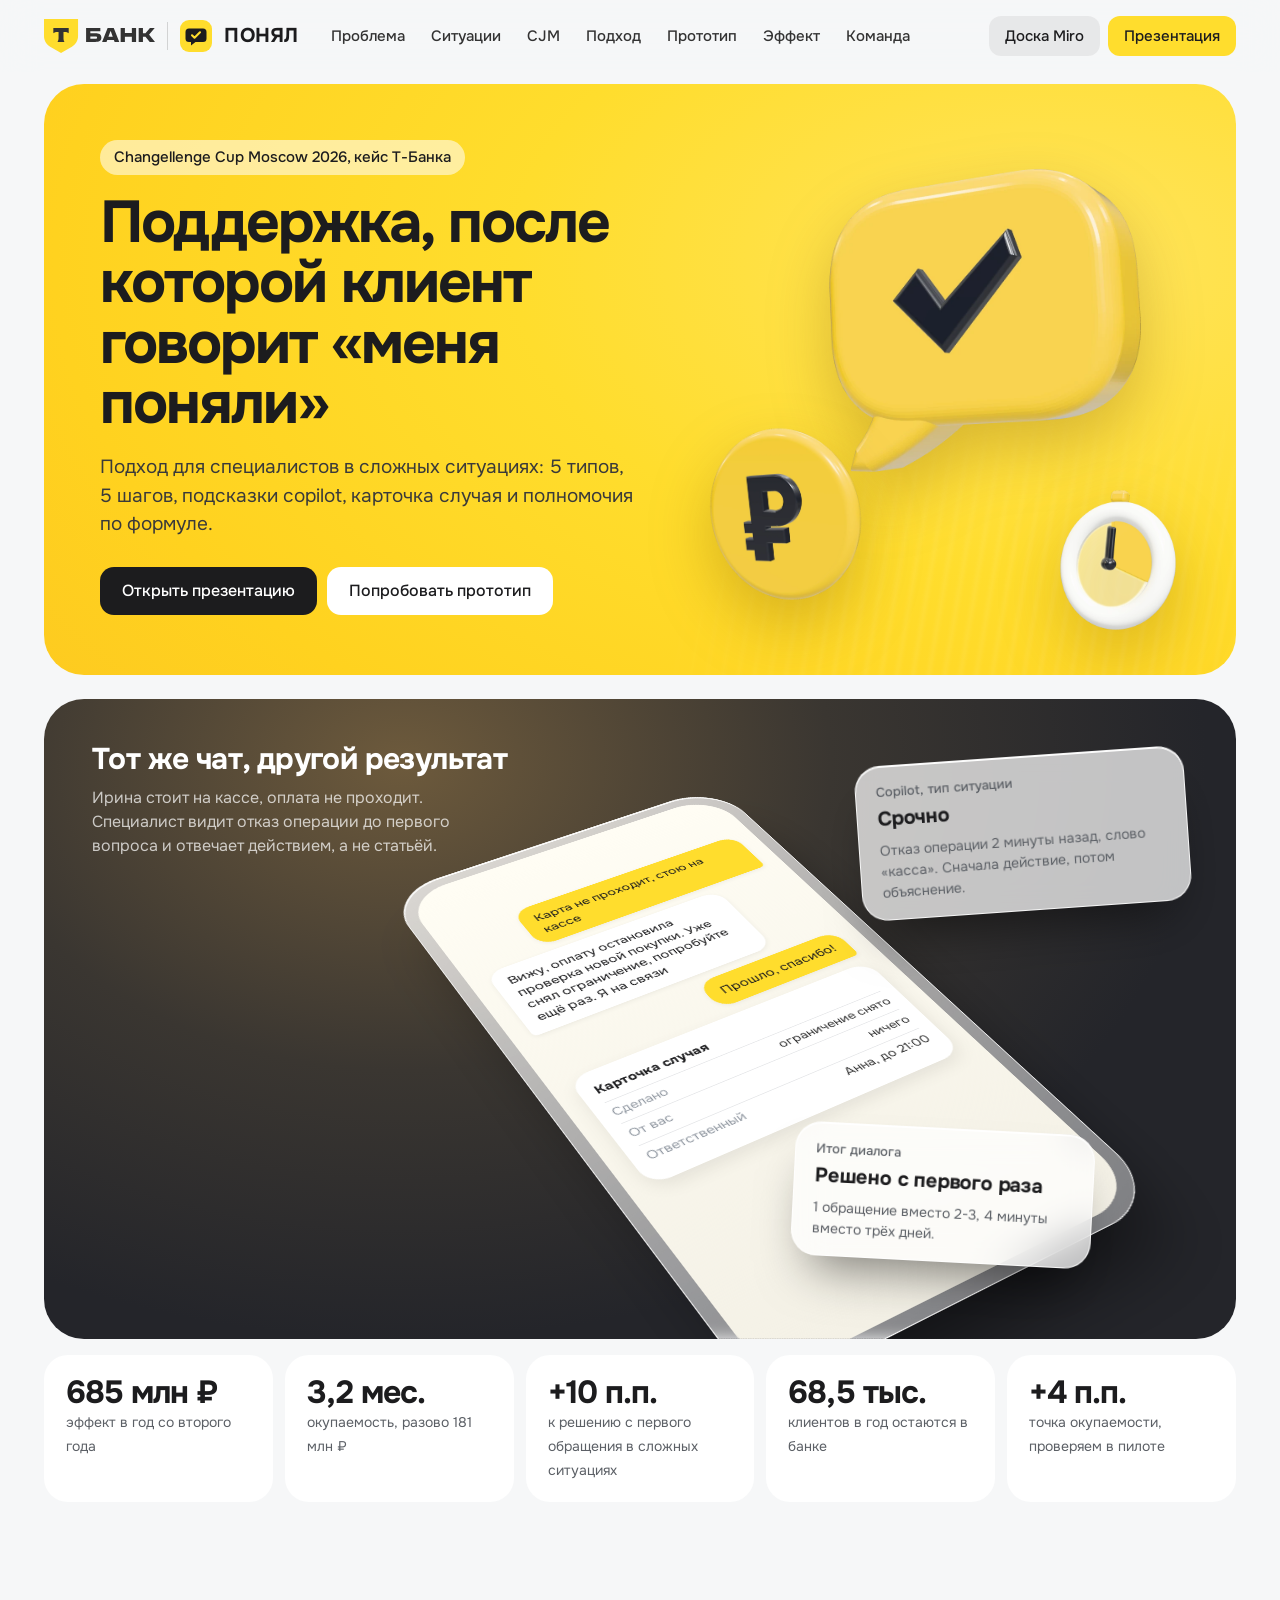
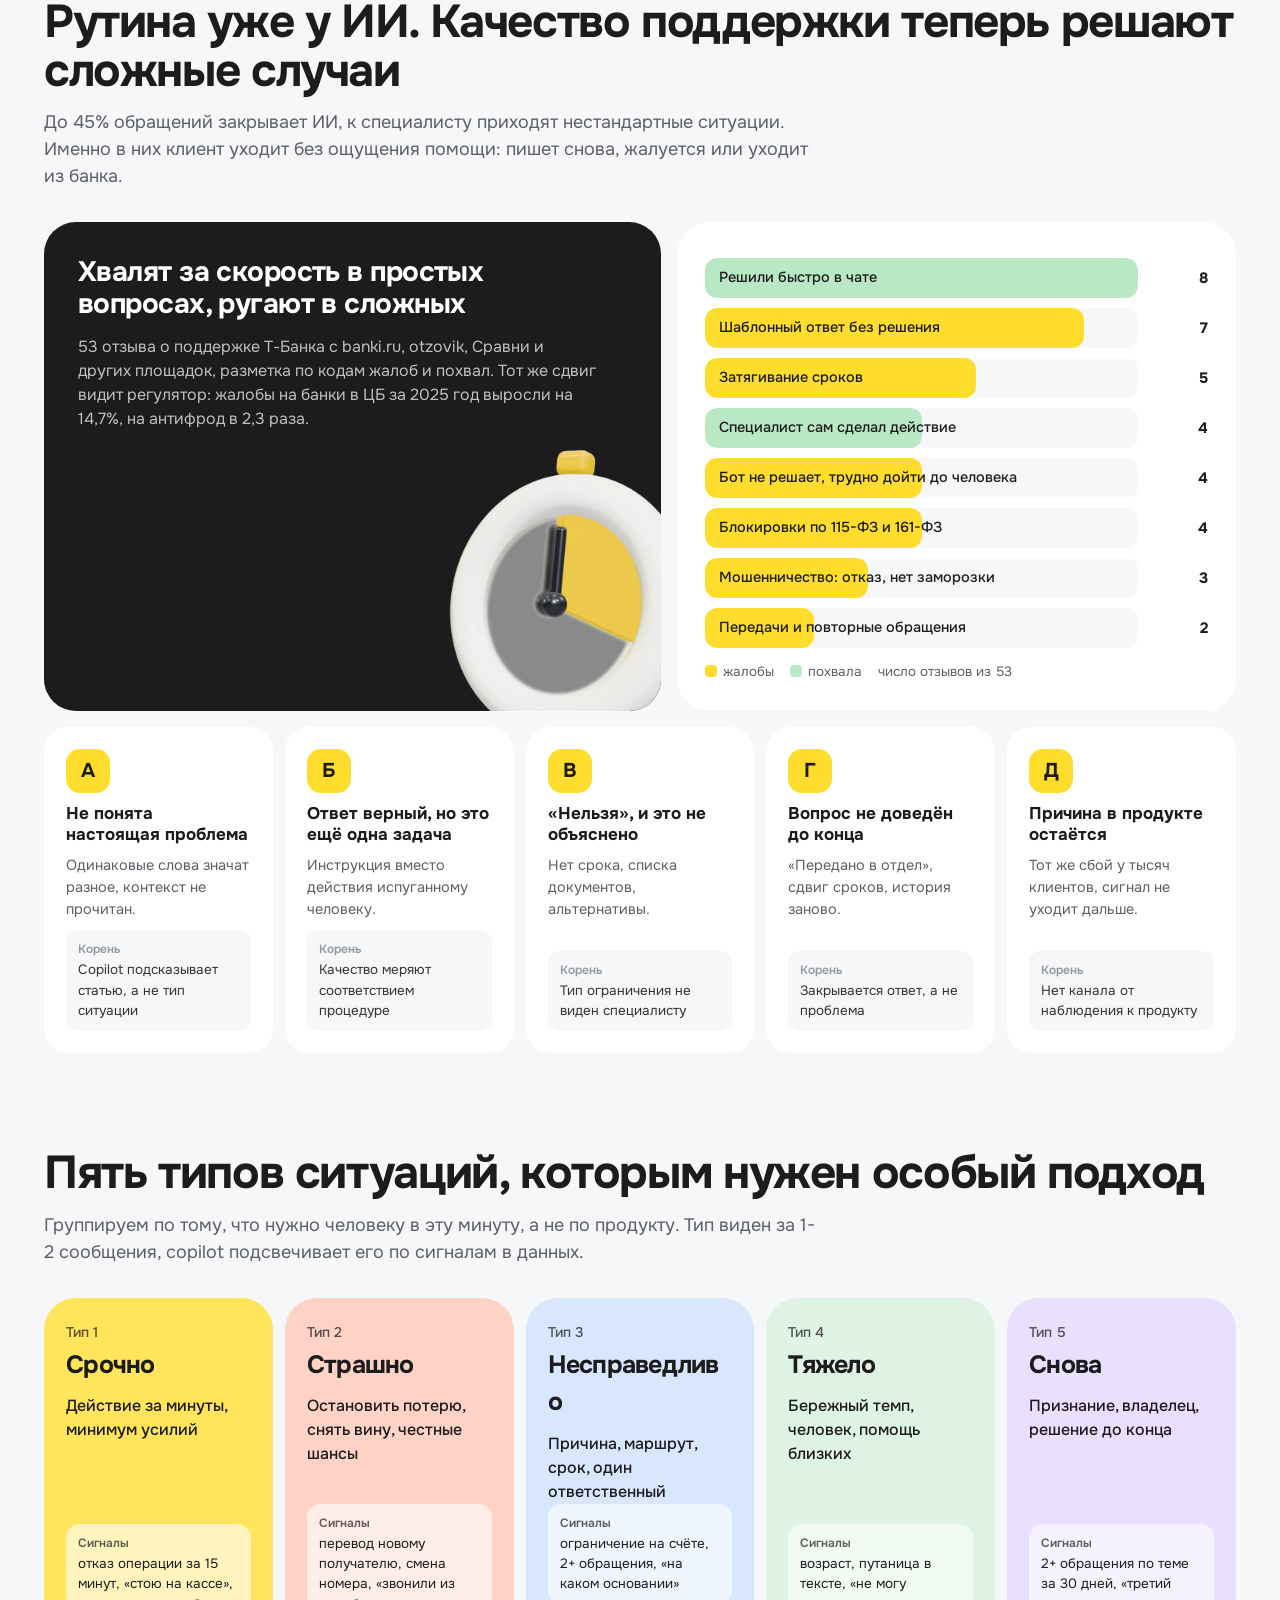
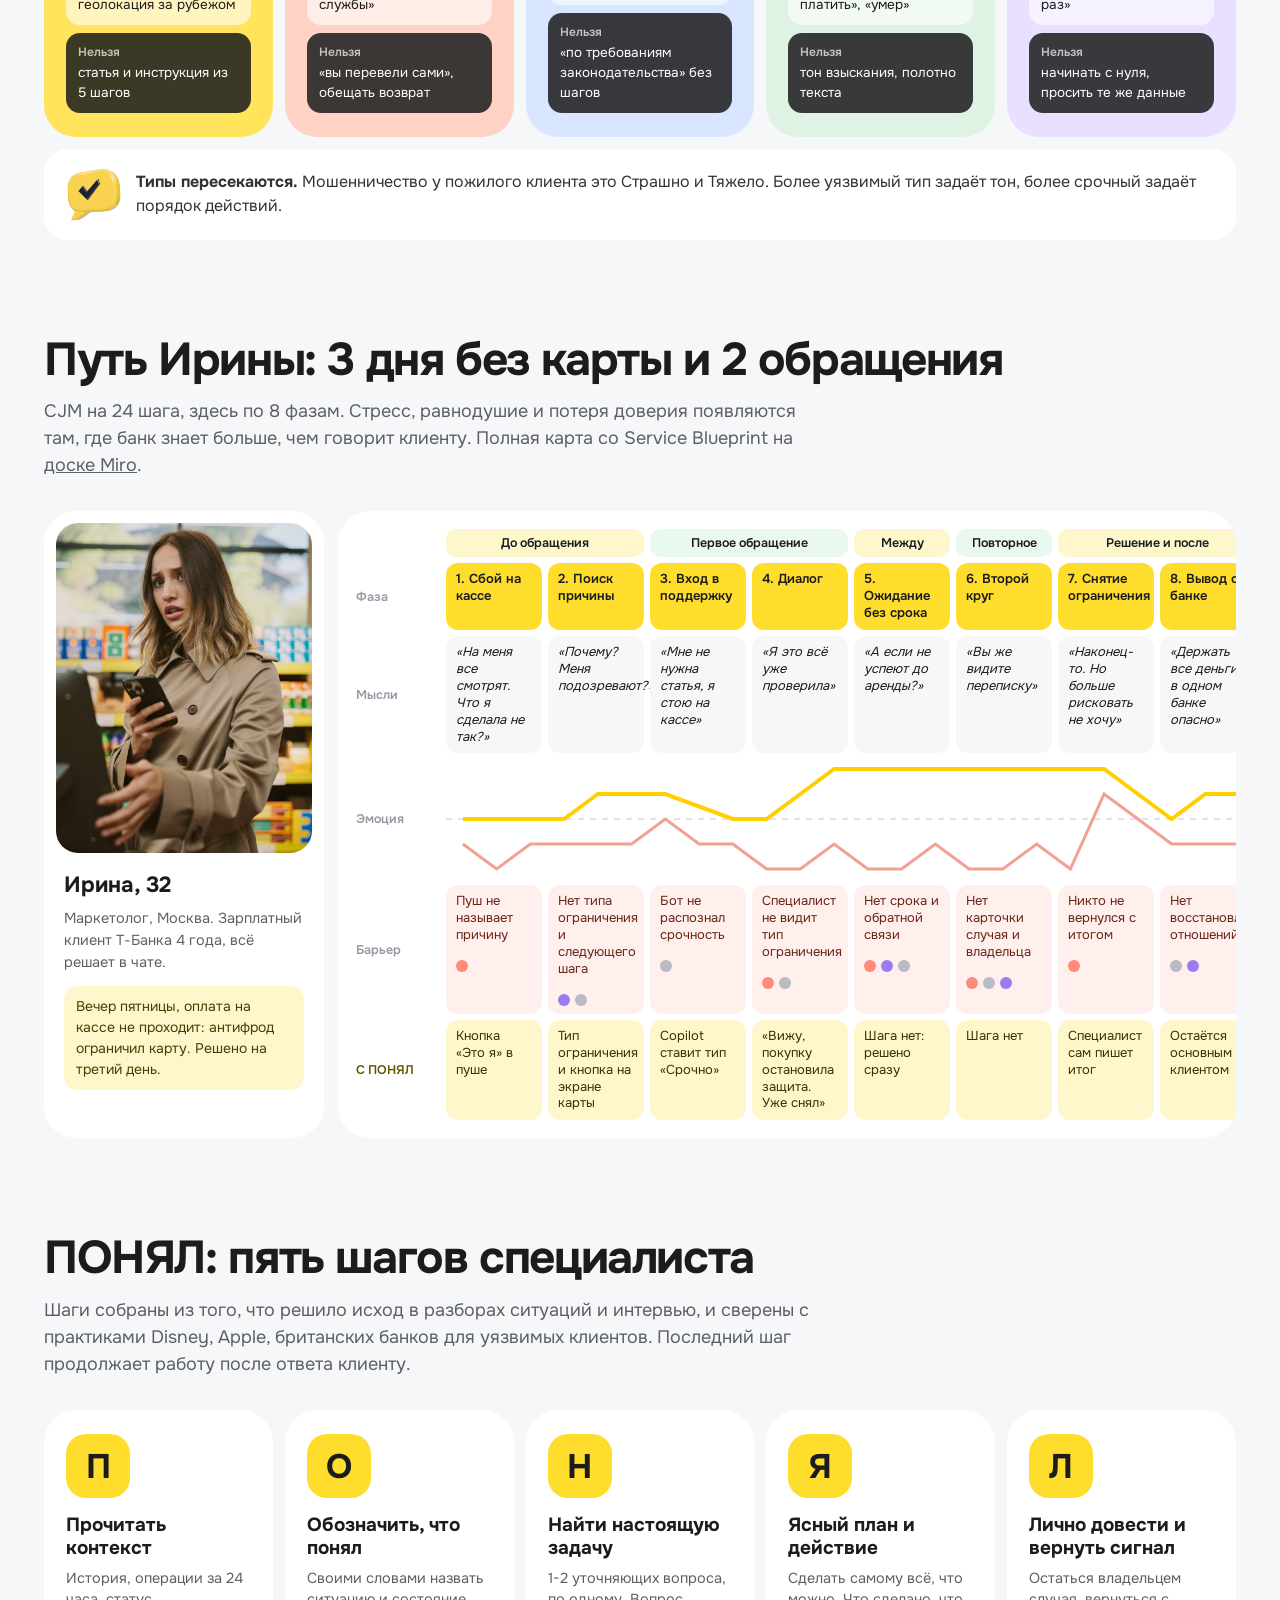
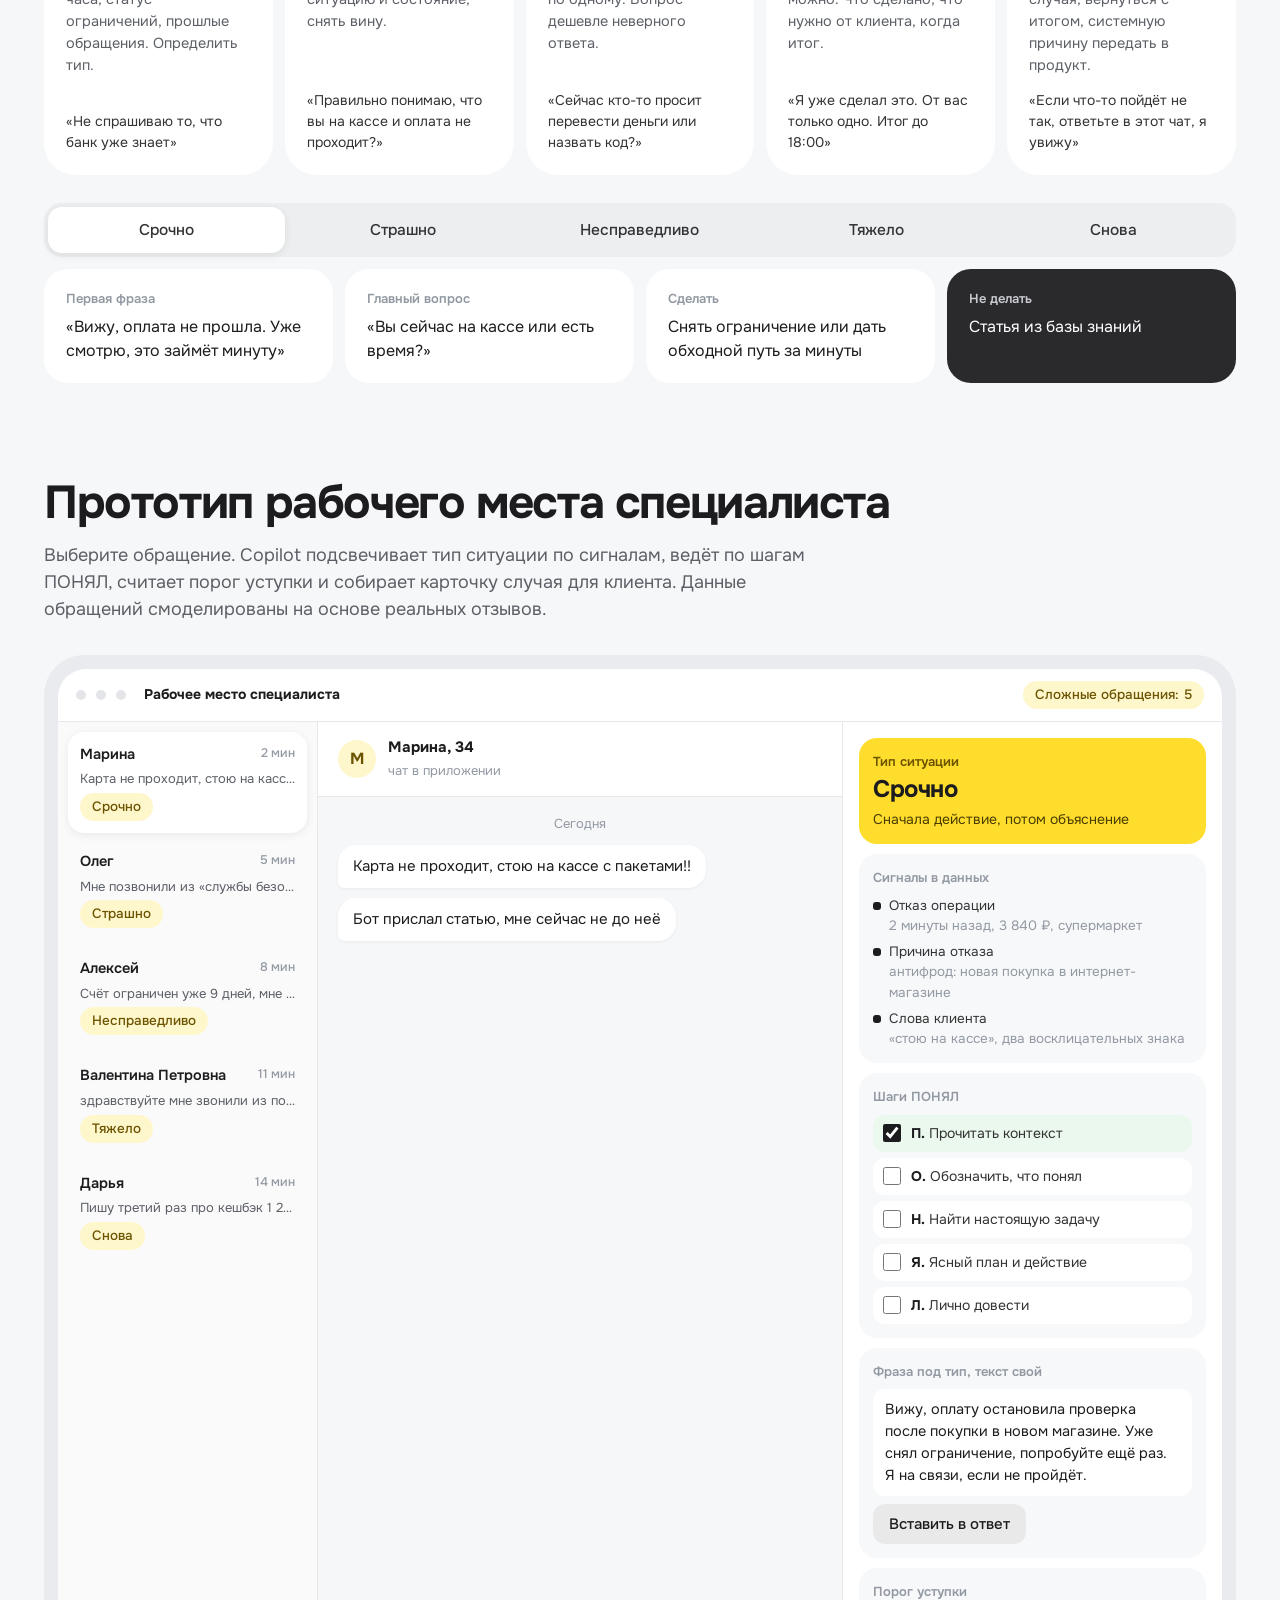
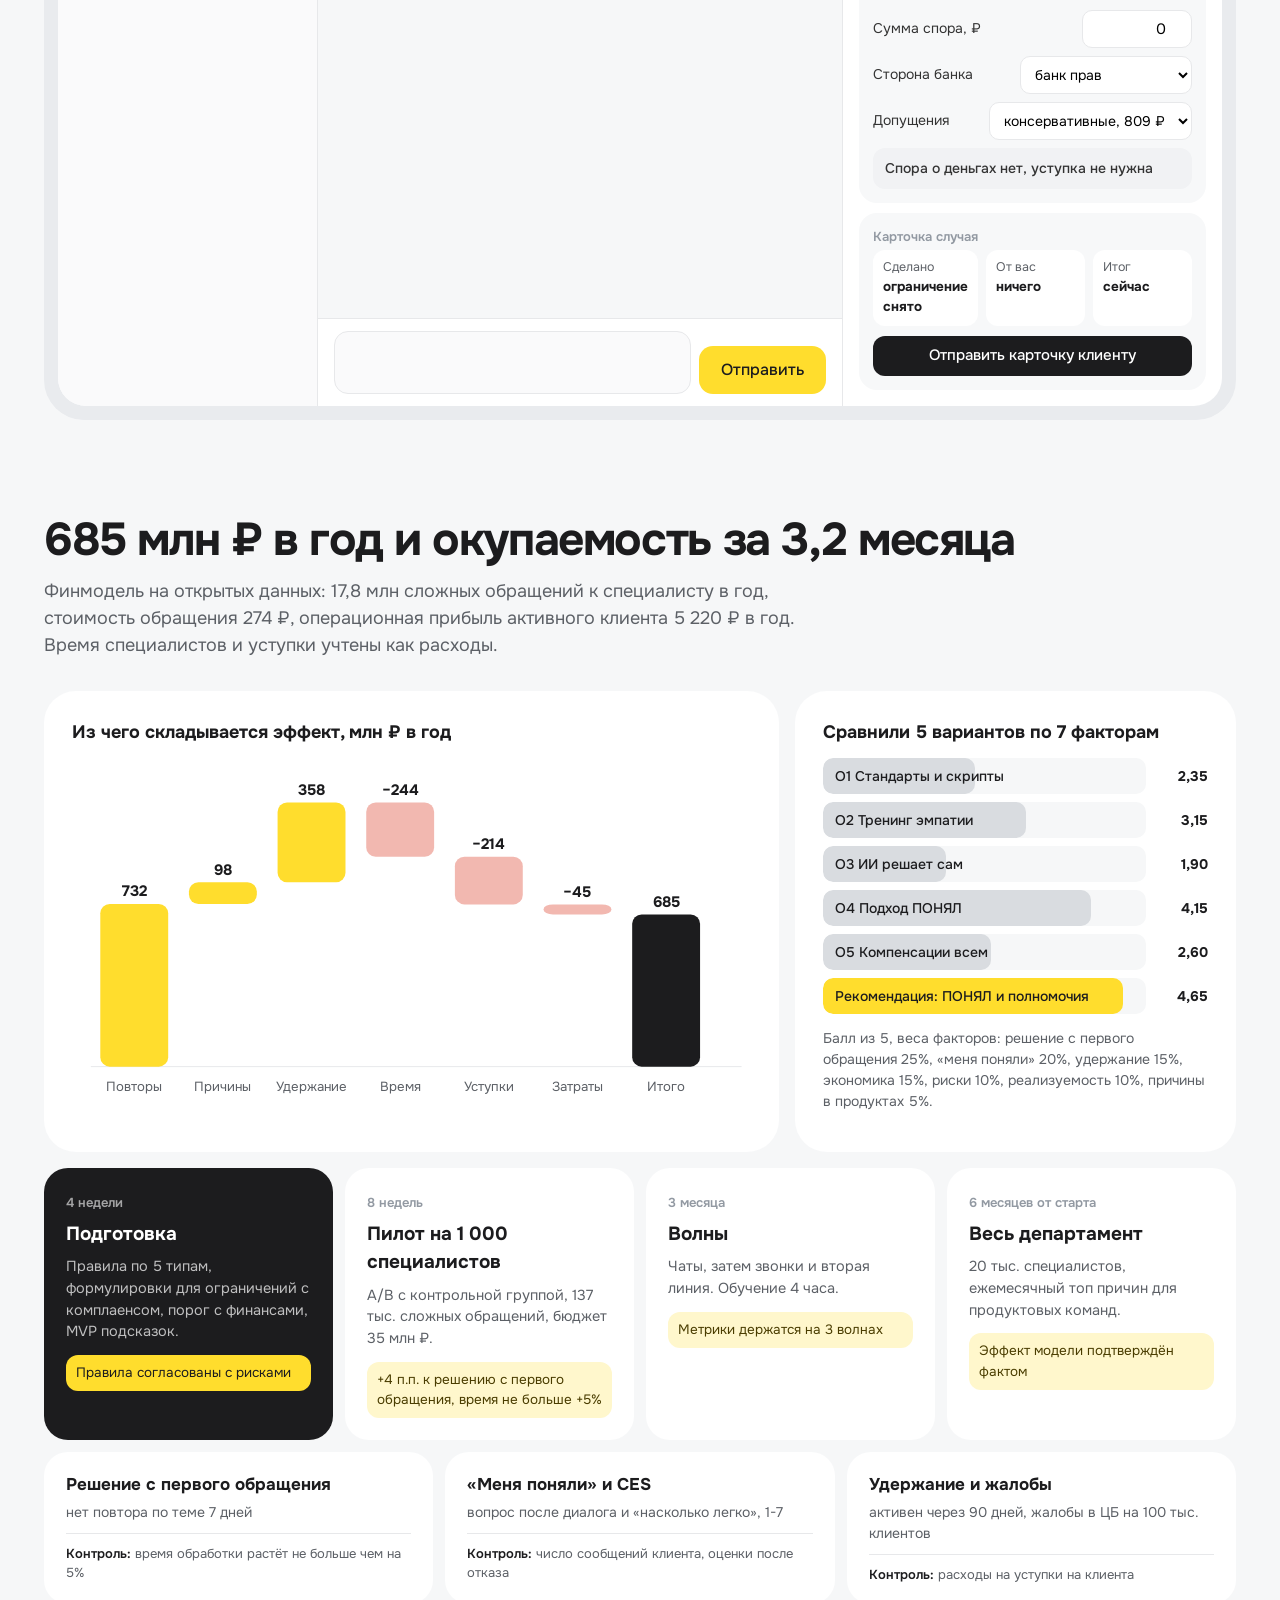
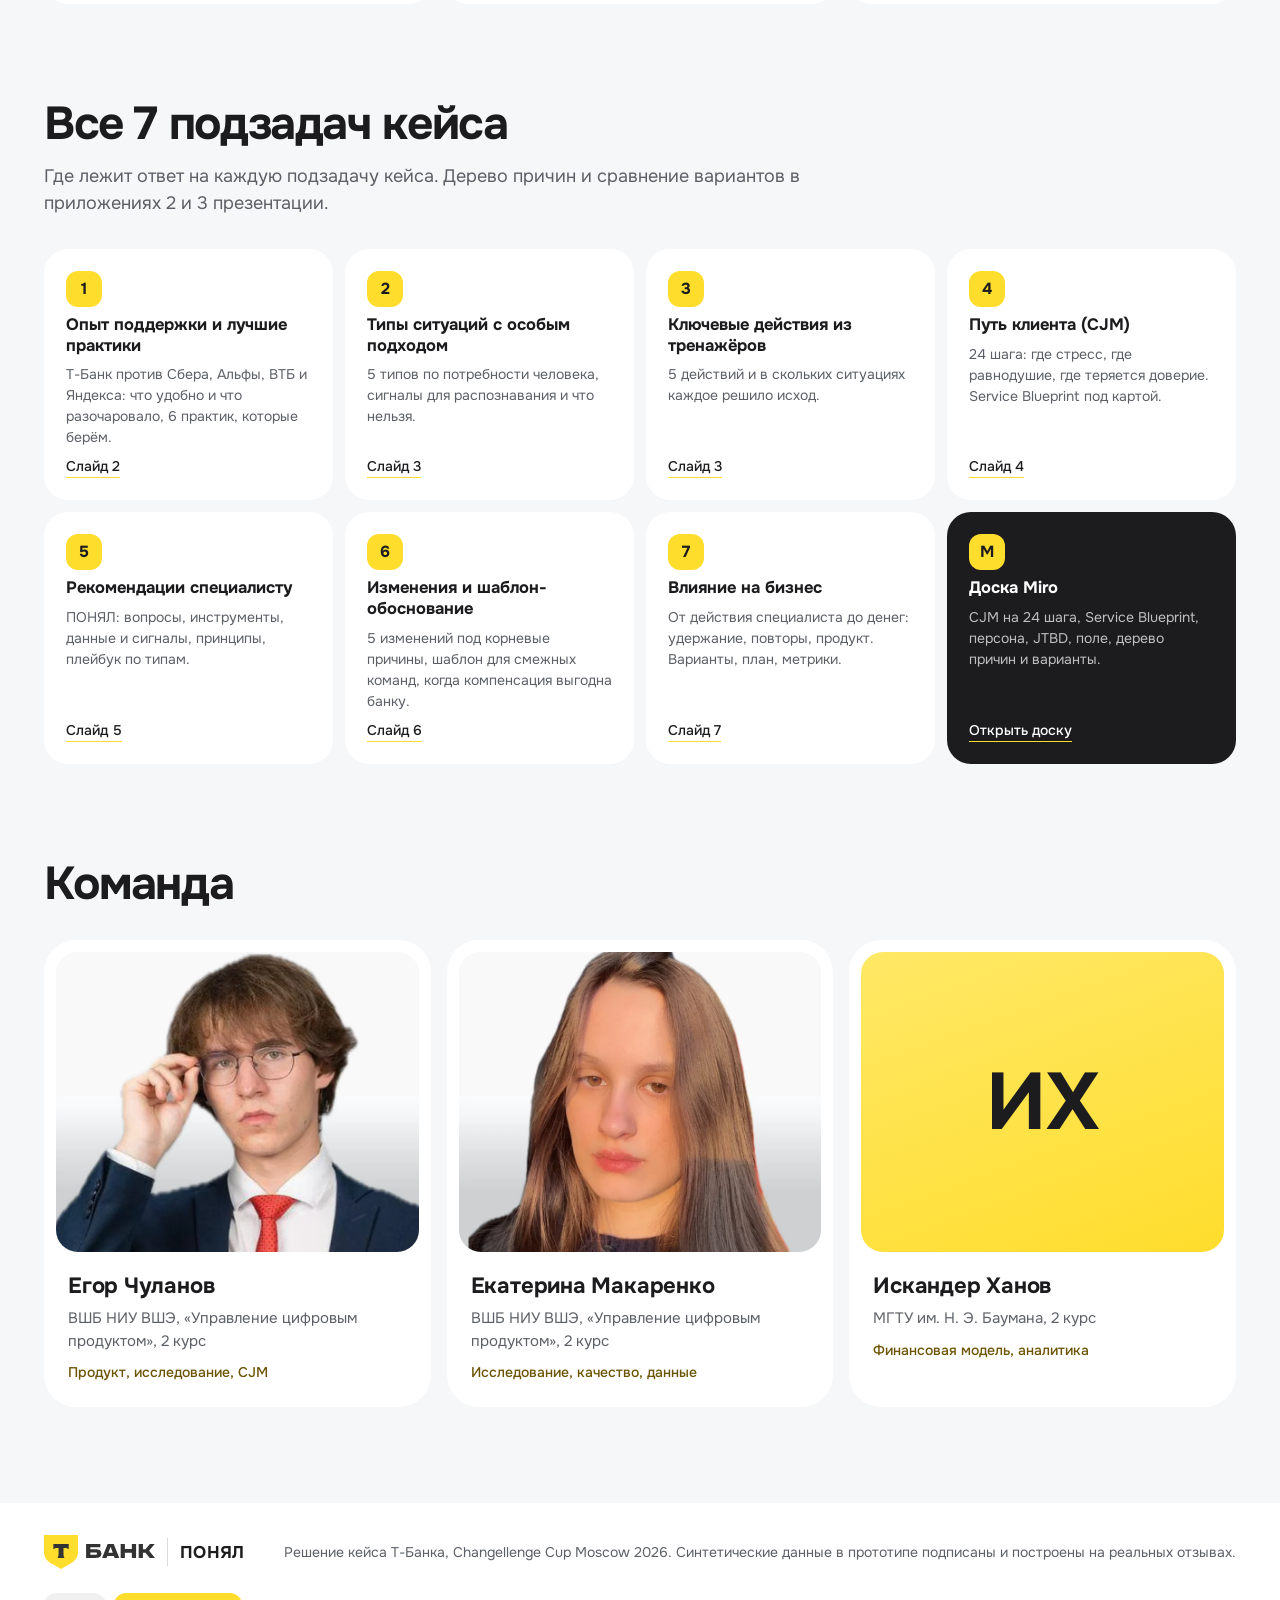
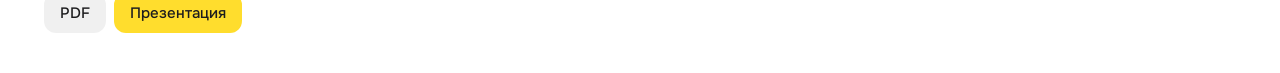
==== commit 7dcba9fe: "Логотипы Т-Банка, фото персоны, CJM по фазам, публикация на GitHub Pages - Официальные логотип и щит" ====
--- a/site/index.html
+++ b/site/index.html
@@ -5,7 +5,7 @@
 <meta name="viewport" content="width=device-width, initial-scale=1">
 <title>ПОНЯЛ: поддержка, после которой клиент чувствует, что его поняли</title>
 <meta name="description" content="Решение кейса Т-Банка на Changellenge Cup Moscow 2026: ситуационный подход для специалистов поддержки, подсказки copilot, карточка случая и полномочия по формуле.">
-<link rel="icon" href="img/mark.svg" type="image/svg+xml">
+<link rel="icon" href="img/tbank-icon.svg" type="image/svg+xml">
 <link rel="stylesheet" href="assets/tokens.css">
 <style>
 * { box-sizing: border-box; }
@@ -20,12 +20,14 @@
 
 /* Шапка как у бренд-портала: логотип, ссылки, кнопки справа */
 .top { position: sticky; top: 0; z-index: 40; background: rgba(246, 247, 248, .82); -webkit-backdrop-filter: saturate(180%) blur(18px); backdrop-filter: saturate(180%) blur(18px); }
-.top .wrap { display: flex; align-items: center; gap: 28px; height: 72px; }
+.top .wrap { display: flex; align-items: center; gap: 22px; height: 72px; }
 .brand { display: flex; align-items: center; gap: 12px; text-decoration: none; font-weight: 700; font-size: 20px; letter-spacing: .01em; color: var(--ink-strong); }
-.brand img { width: 36px; height: 36px; }
+.brand img { width: 32px; height: 32px; }
+.brand img.tlogo { width: auto; height: 34px; }
+.brand .sep { width: 1.5px; height: 28px; background: rgba(0,0,0,.15); display: block; }
 .brand small { display: block; font-size: 12px; font-weight: 500; color: var(--muted); letter-spacing: 0; line-height: 1.1; }
 .links { display: flex; gap: 4px; }
-.links a { text-decoration: none; font-size: 15.5px; font-weight: 500; padding: 8px 14px; border-radius: 12px; color: var(--ink); }
+.links a { text-decoration: none; font-size: 15px; font-weight: 500; padding: 8px 11px; border-radius: 12px; color: var(--ink); }
 .links a:hover { background: rgba(0, 0, 0, .05); }
 .top .act { margin-left: auto; display: flex; gap: 8px; }
 
@@ -96,7 +98,7 @@
 .kpi b { display: block; font-size: 32px; letter-spacing: -.03em; line-height: 1.1; color: var(--ink-strong); }
 .kpi span { font-size: 14px; color: var(--ink-2); }
 
-section { padding: 96px 0 0; }
+section { padding: 96px 0 0; scroll-margin-top: 60px; }
 h2 { margin: 0; font-size: clamp(30px, 3.6vw, 46px); letter-spacing: -.03em; line-height: 1.06; font-weight: 700; color: var(--ink-strong); }
 .sub { margin: 14px 0 0; color: var(--ink-2); font-size: 18px; max-width: 780px; }
 .card { background: var(--card); border-radius: var(--r-l); padding: 28px; }
@@ -139,6 +141,27 @@
 .t1 { background: #ffe45c; } .t2 { background: #ffd2c6; } .t3 { background: #d8e6ff; } .t4 { background: #dff3e4; } .t5 { background: #e9e0ff; }
 .rule { margin-top: 12px; background: var(--card); border-radius: var(--r-m); padding: 18px 22px; font-size: 16px; display: flex; gap: 14px; align-items: center; }
 .rule img { width: 56px; flex: none; }
+
+
+/* CJM */
+.jr { display: grid; grid-template-columns: 280px 1fr; gap: 14px; margin-top: 32px; }
+.pc { background: var(--card); border-radius: var(--r-l); padding: 12px 12px 22px; }
+.pc img { width: 100%; height: 330px; object-fit: cover; object-position: 50% 15%; border-radius: 22px; }
+.pc b { display: block; margin: 16px 8px 0; font-size: 22px; color: var(--ink-strong); }
+.pc span { display: block; margin: 6px 8px 0; font-size: 14.5px; color: var(--ink-2); }
+.pc em { display: block; margin: 12px 8px 0; font-style: normal; font-size: 14px; background: var(--y-soft); border-radius: 14px; padding: 10px 12px; color: #4a3d00; }
+.jmap { background: var(--card); border-radius: var(--r-l); padding: 18px; overflow-x: auto; }
+.jgrid { display: grid; grid-template-columns: 84px repeat(8, minmax(96px, 1fr)); gap: 6px; font-size: 13px; line-height: 1.3; min-width: 880px; }
+.jgrid .rl { font-size: 12.5px; font-weight: 600; color: var(--muted); display: flex; align-items: center; }
+.jgrid .stg { border-radius: 10px; font-size: 12.5px; font-weight: 600; display: flex; align-items: center; justify-content: center; height: 28px; color: var(--ink-strong); }
+.jgrid .ph8 { background: var(--y); border-radius: 12px; padding: 8px 10px; font-weight: 600; color: var(--ink-strong); }
+.jgrid .th { background: var(--bg); border-radius: 12px; padding: 8px 10px; font-style: italic; color: var(--ink-strong); }
+.jgrid .br { background: #fff0ed; border-radius: 12px; padding: 8px 10px; color: #6a2318; }
+.jgrid .tb { background: var(--y-soft); border-radius: 12px; padding: 8px 10px; color: #3a3000; }
+.jgrid .emo { grid-column: 2 / span 8; height: 120px; position: relative; }
+.jgrid .emo svg { position: absolute; inset: 0; width: 100%; height: 100%; }
+.jgrid .mk { display: flex; gap: 5px; margin-top: 6px; } .jgrid .mk i { width: 12px; height: 12px; border-radius: 50%; }
+@media (max-width: 1100px) { .jr { grid-template-columns: 1fr; } .pc img { height: 380px; } }
 
 /* ПОНЯЛ */
 .steps { display: grid; grid-template-columns: repeat(5, 1fr); gap: 12px; margin-top: 32px; }
@@ -286,6 +309,7 @@
 }
 @media (max-width: 640px) {
   .wrap { padding: 0 16px; }
+  .brand img.tlogo, .brand .sep { display: none; }
   .top .act .btn.g { display: none; }
   .tree, .types, .steps, .play, .plan, .crit { grid-template-columns: 1fr; }
   .seg { grid-template-columns: repeat(5, auto); overflow-x: auto; }
@@ -306,9 +330,9 @@
 
 <header class="top">
   <div class="wrap">
-    <a class="brand" href="#"><img src="img/mark.svg" alt="" width="36" height="36"><span>ПОНЯЛ<small>для поддержки Т-Банка</small></span></a>
+    <a class="brand" href="#"><img src="img/tbank-logo.svg" alt="Т-Банк" class="tlogo"><i class="sep"></i><img src="img/mark.svg" alt="" width="32" height="32"><span>ПОНЯЛ</span></a>
     <nav class="links" aria-label="Разделы">
-      <a href="#problem">Проблема</a><a href="#types">Ситуации</a><a href="#ponyal">Подход</a><a href="#proto">Прототип</a><a href="#effect">Эффект</a><a href="#team">Команда</a>
+      <a href="#problem">Проблема</a><a href="#types">Ситуации</a><a href="#cjm">CJM</a><a href="#ponyal">Подход</a><a href="#proto">Прототип</a><a href="#effect">Эффект</a><a href="#team">Команда</a>
     </nav>
     <div class="act">
       <a class="btn g sm" href="https://miro.com/app/board/uXjVEUshVGo=/" target="_blank" rel="noopener">Доска Miro</a>
@@ -396,6 +420,15 @@
     <div class="ty t5"><span class="n">Тип 5</span><h3>Снова</h3><div class="need">Признание, владелец, решение до конца</div><div class="sig"><em>Сигналы</em>2+ обращения по теме за 30 дней, «третий раз»</div><div class="no"><em>Нельзя</em>начинать с нуля, просить те же данные</div></div>
   </div>
   <div class="rule"><img src="img/3d-bubble.webp" alt="" width="790" height="768"><span><b>Типы пересекаются.</b> Мошенничество у пожилого клиента это Страшно и Тяжело. Более уязвимый тип задаёт тон, более срочный задаёт порядок действий.</span></div>
+</section>
+
+<section id="cjm">
+  <h2>Путь Ирины: 3 дня без карты и 2 обращения</h2>
+  <p class="sub">CJM на 24 шага, здесь по 8 фазам. Стресс, равнодушие и потеря доверия появляются там, где банк знает больше, чем говорит клиенту. Полная карта со Service Blueprint на <a href="https://miro.com/app/board/uXjVEUshVGo=/" target="_blank" rel="noopener">доске Miro</a>.</p>
+  <div class="jr">
+    <div class="pc"><img src="img/irina.webp" alt="Ирина, персона" width="900" height="1200" loading="lazy"><b>Ирина, 32</b><span>Маркетолог, Москва. Зарплатный клиент Т-Банка 4 года, всё решает в чате.</span><em>Вечер пятницы, оплата на кассе не проходит: антифрод ограничил карту. Решено на третий день.</em></div>
+    <div class="jmap"><div class="jgrid" id="jgrid"></div></div>
+  </div>
 </section>
 
 <section id="ponyal">
@@ -502,7 +535,7 @@
 
 <footer>
   <div class="wrap">
-    <a class="brand" href="#"><img src="img/mark.svg" alt="" width="30" height="30"><span>ПОНЯЛ</span></a>
+    <a class="brand" href="#"><img src="img/tbank-logo.svg" alt="Т-Банк" class="tlogo"><i class="sep"></i><span>ПОНЯЛ</span></a>
     <span>Решение кейса Т-Банка, Changellenge Cup Moscow 2026. Синтетические данные в прототипе подписаны и построены на реальных отзывах.</span>
     <span style="display:flex;gap:8px"><a class="btn g sm" href="deck/CupMoscow2026-Т-Банк-Команда.pdf">PDF</a><a class="btn y sm" href="deck/">Презентация</a></span>
   </div>
@@ -619,6 +652,33 @@
   ['amt', 'fault', 'segm'].forEach(function (id) { $(id).addEventListener('input', verdict); });
   show(0);
 
+
+  // CJM по 8 фазам (cjm/cjm.json)
+  (function () {
+    var ST = [[1, 2, 'До обращения', '#fff7cc'], [3, 4, 'Первое обращение', '#eaf9ef'], [5, 5, 'Между', '#fff7cc'], [6, 6, 'Повторное', '#eaf9ef'], [7, 8, 'Решение и после', '#fff7cc']];
+    var PH = [['Сбой на кассе', 'На меня все смотрят. Что я сделала не так?', 'Пуш не называет причину', 'S', 'Кнопка «Это я» в пуше'], ['Поиск причины', 'Почему? Меня подозревают?', 'Нет типа ограничения и следующего шага', 'DR', 'Тип ограничения и кнопка на экране карты'],
+      ['Вход в поддержку', 'Мне не нужна статья, я стою на кассе', 'Бот не распознал срочность', 'R', 'Copilot ставит тип «Срочно»'], ['Диалог', 'Я это всё уже проверила', 'Специалист не видит тип ограничения', 'SR', '«Вижу, покупку остановила защита. Уже снял»'],
+      ['Ожидание без срока', 'А если не успеют до аренды?', 'Нет срока и обратной связи', 'SDR', 'Шага нет: решено сразу'], ['Второй круг', 'Вы же видите переписку', 'Нет карточки случая и владельца', 'SRD', 'Шага нет'],
+      ['Снятие ограничения', 'Наконец-то. Но больше рисковать не хочу', 'Никто не вернулся с итогом', 'S', 'Специалист сам пишет итог'], ['Вывод о банке', 'Держать все деньги в одном банке опасно', 'Нет восстановления отношений', 'RD', 'Остаётся основным клиентом']];
+    var CL = { S: '#ff8a7a', R: '#b9bcc2', D: '#9b7bf0' };
+    var h = '<div></div>';
+    ST.forEach(function (s) { h += '<div class="stg" style="grid-column:' + (s[0] + 1) + ' / ' + (s[1] + 2) + ';background:' + s[3] + '">' + s[2] + '</div>'; });
+    h += '<div class="rl">Фаза</div>' + PH.map(function (p, i) { return '<div class="ph8">' + (i + 1) + '. ' + p[0] + '</div>'; }).join('');
+    h += '<div class="rl">Мысли</div>' + PH.map(function (p) { return '<div class="th">«' + p[1] + '»</div>'; }).join('');
+    h += '<div class="rl">Эмоция</div><div class="emo"><svg id="jemo" viewBox="0 0 1000 120" preserveAspectRatio="none"></svg></div>';
+    h += '<div class="rl">Барьер</div>' + PH.map(function (p) { return '<div class="br">' + p[2] + '<div class="mk">' + p[3].split('').map(function (m) { return '<i style="background:' + CL[m] + '"></i>'; }).join('') + '</div></div>'; }).join('');
+    h += '<div class="rl" style="color:#6b5300">С ПОНЯЛ</div>' + PH.map(function (p) { return '<div class="tb">' + p[4] + '</div>'; }).join('');
+    $('jgrid').innerHTML = h;
+    var EMO = [-1, -2, -1, -1, -1, -1, 0, -1, -1, -2, -2, -1, -2, -2, -1, -2, -2, -1, -2, 1, 0, -1, -1, -1];
+    var TOBE = [0, 0, null, 0, 1, null, 1, null, 0, 0, 1, 2, null, null, null, null, null, null, null, 2, 1, 0, 1, 1];
+    var x = function (i) { return (i + 0.5) / 24 * 1000; }, y = function (e) { return 60 - e * 25; };
+    var o = '<line x1="0" x2="1000" y1="60" y2="60" stroke="#e1e3e6" stroke-width="2" stroke-dasharray="6 6" vector-effect="non-scaling-stroke"/>';
+    o += '<polyline points="' + EMO.map(function (e, i) { return x(i) + ',' + y(e); }).join(' ') + '" fill="none" stroke="#f2a092" stroke-width="3" vector-effect="non-scaling-stroke"/>';
+    var q = []; TOBE.forEach(function (e, i) { if (e !== null) q.push(x(i) + ',' + y(e)); });
+    o += '<polyline points="' + q.join(' ') + '" fill="none" stroke="#ffcf00" stroke-width="4" vector-effect="non-scaling-stroke"/>';
+    $('jemo').innerHTML = o;
+  })();
+
   // Каскад эффекта, млн ₽ в год (model/out, лист «Варианты», рекомендация)
   var WF = [['Повторы', 732], ['Причины', 98], ['Удержание', 358], ['Время', -244], ['Уступки', -214], ['Затраты', -45], ['Итого', 685, 1]];
   var svg = $('wf'), H = 300, top = 20, max = 1188, sc = (H - top) / max, x = 30, w = 72, gap = 22, run = 0, out = '';
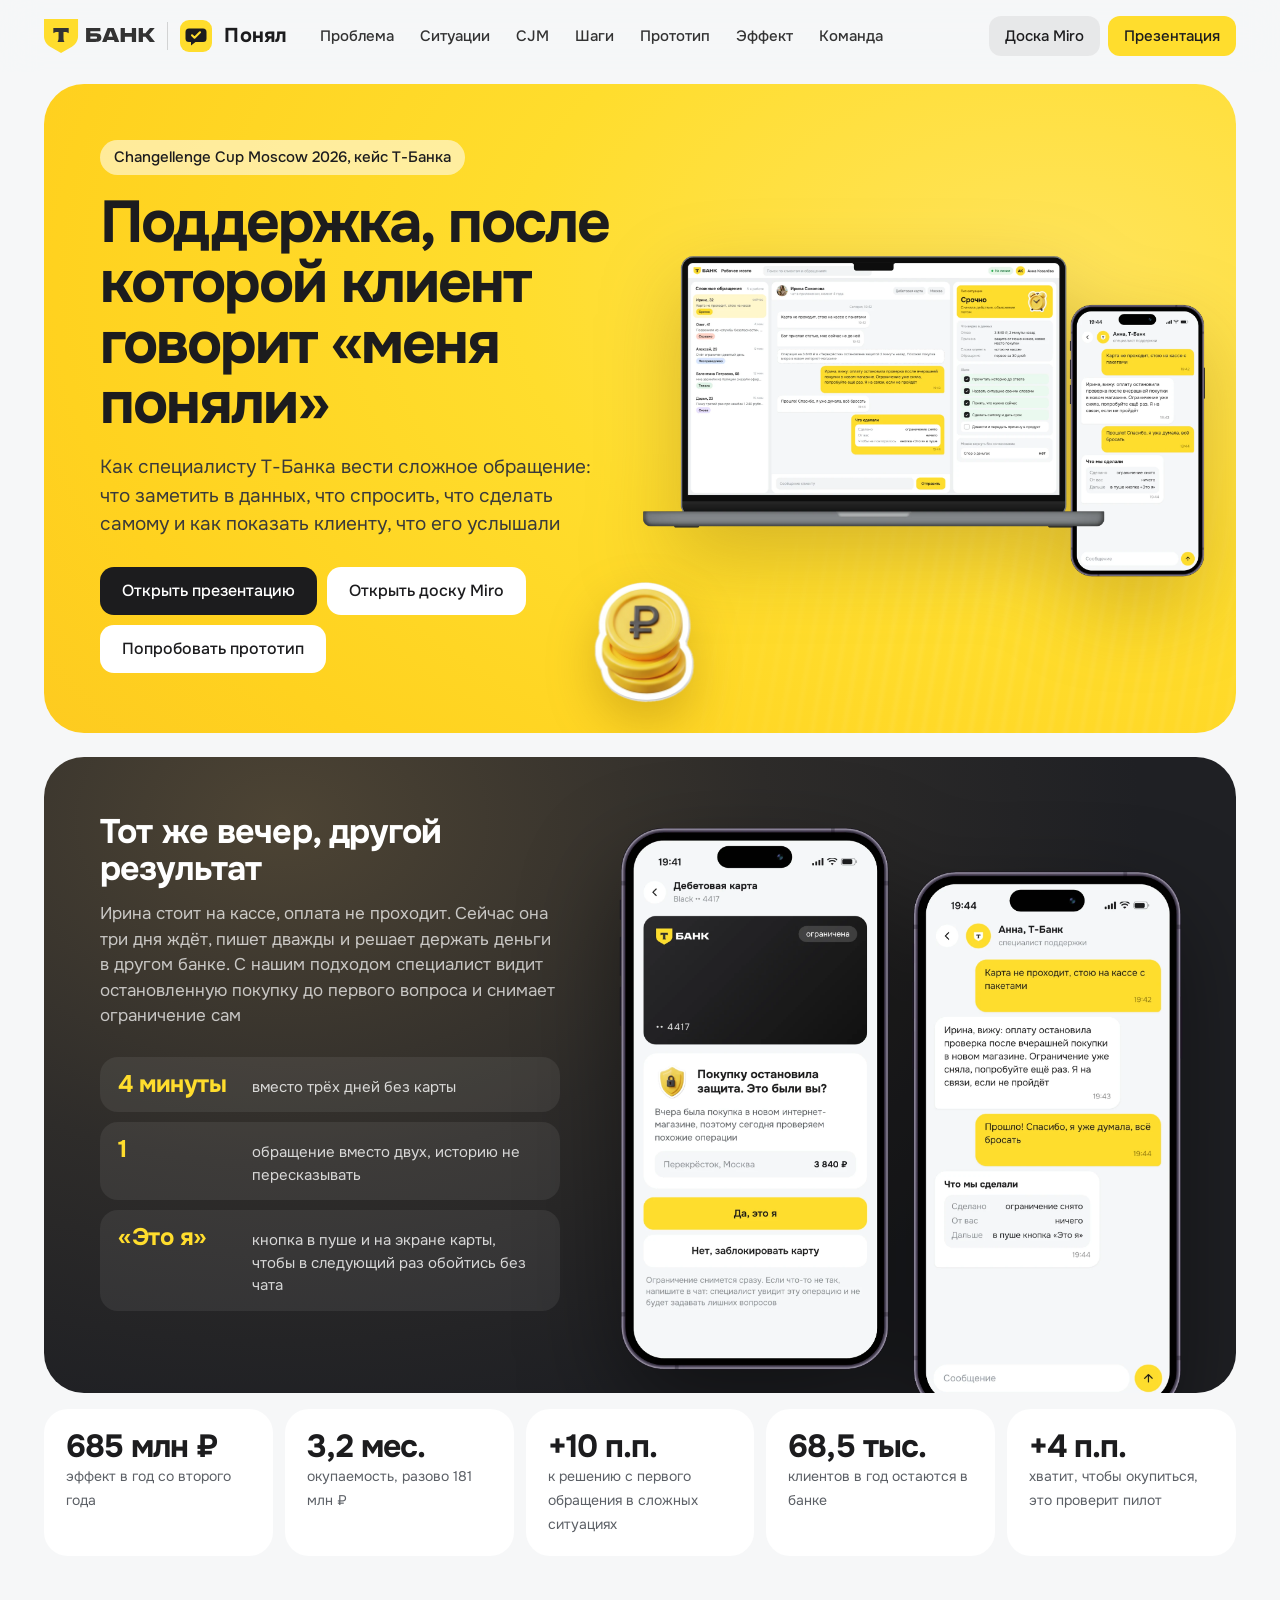
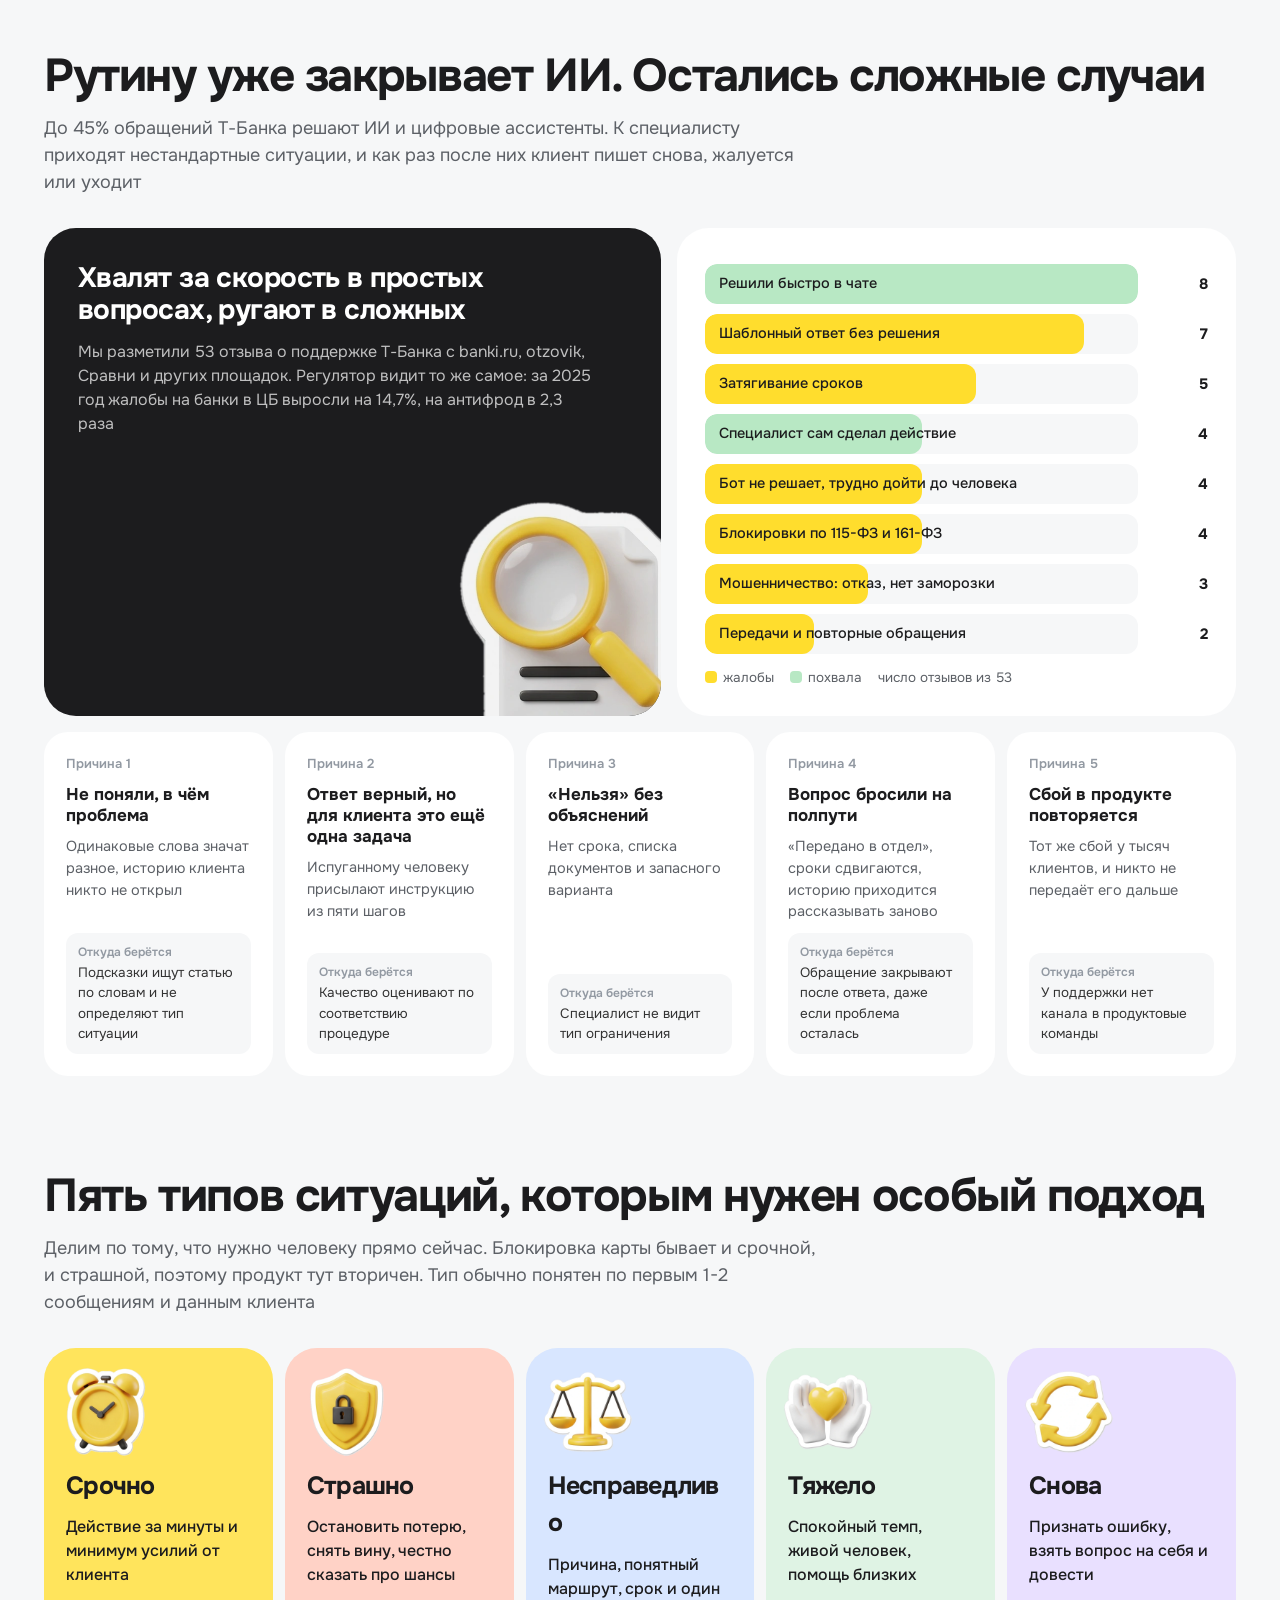
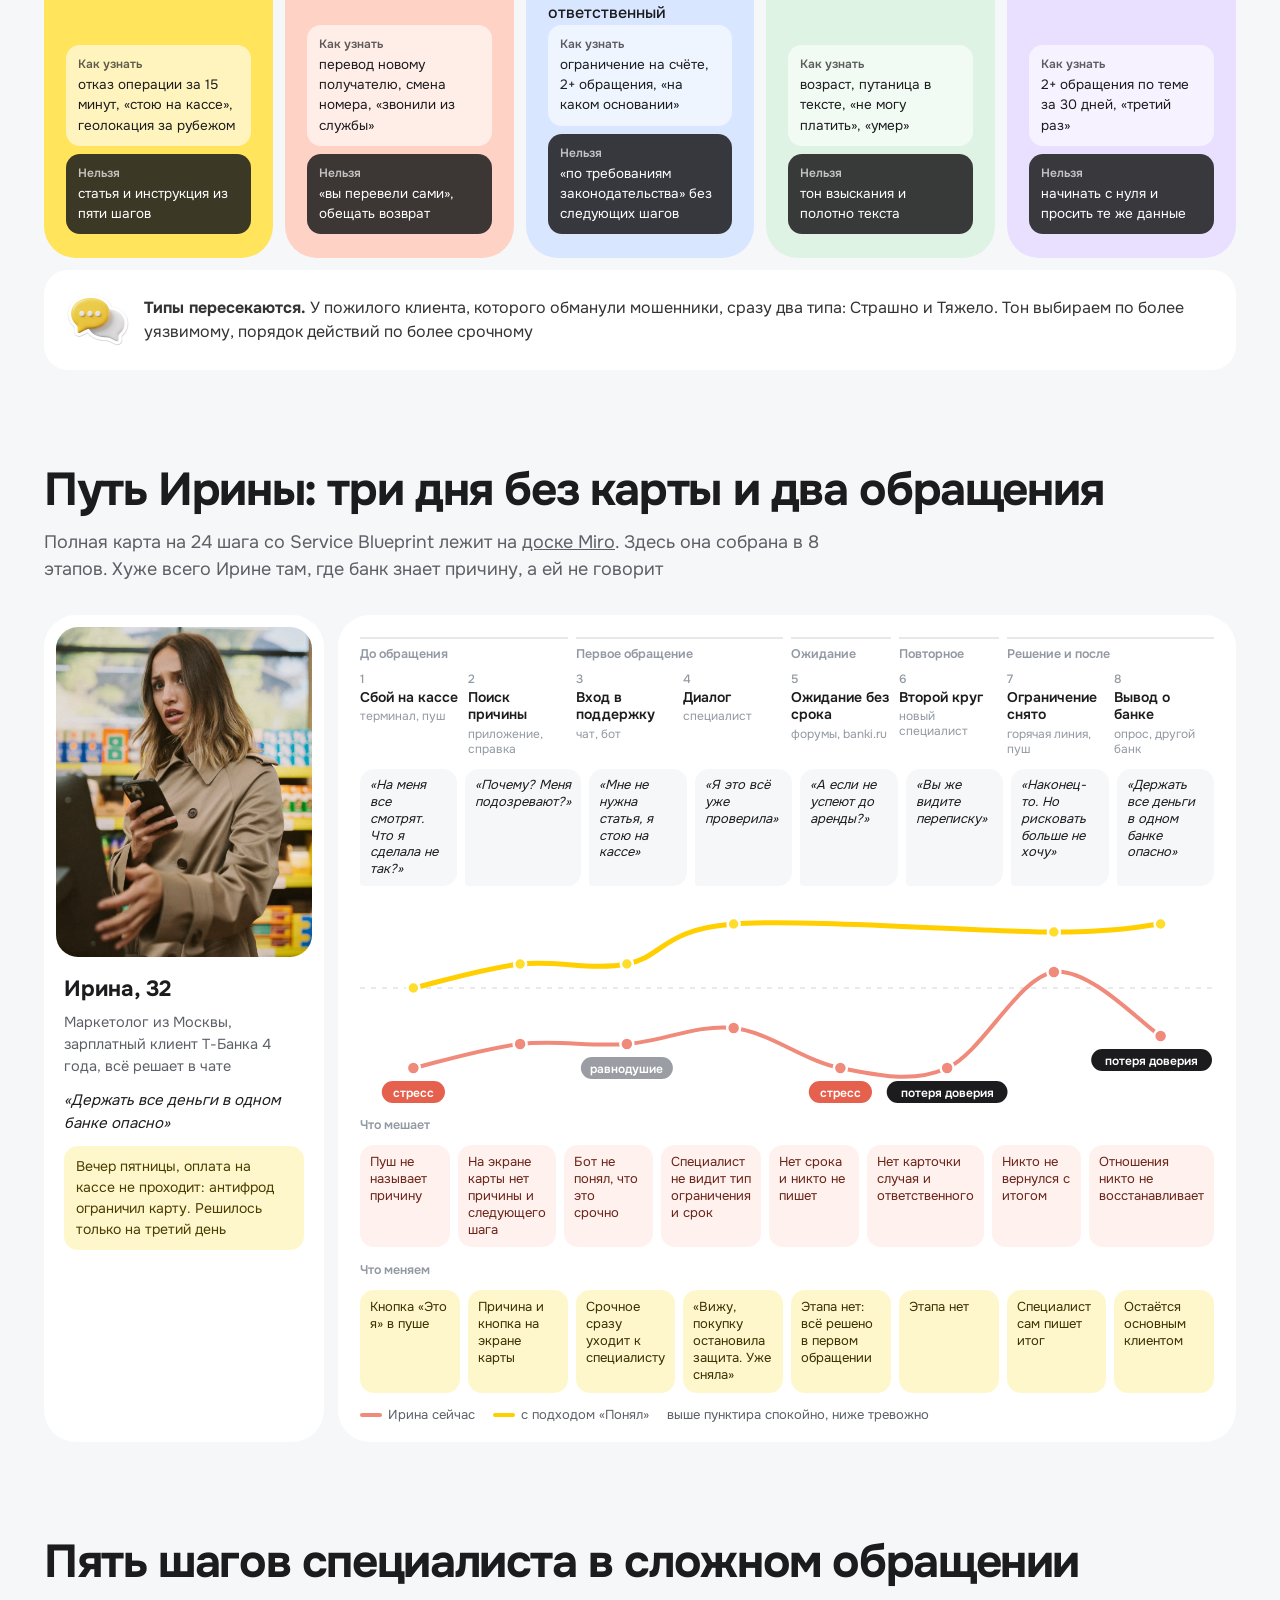
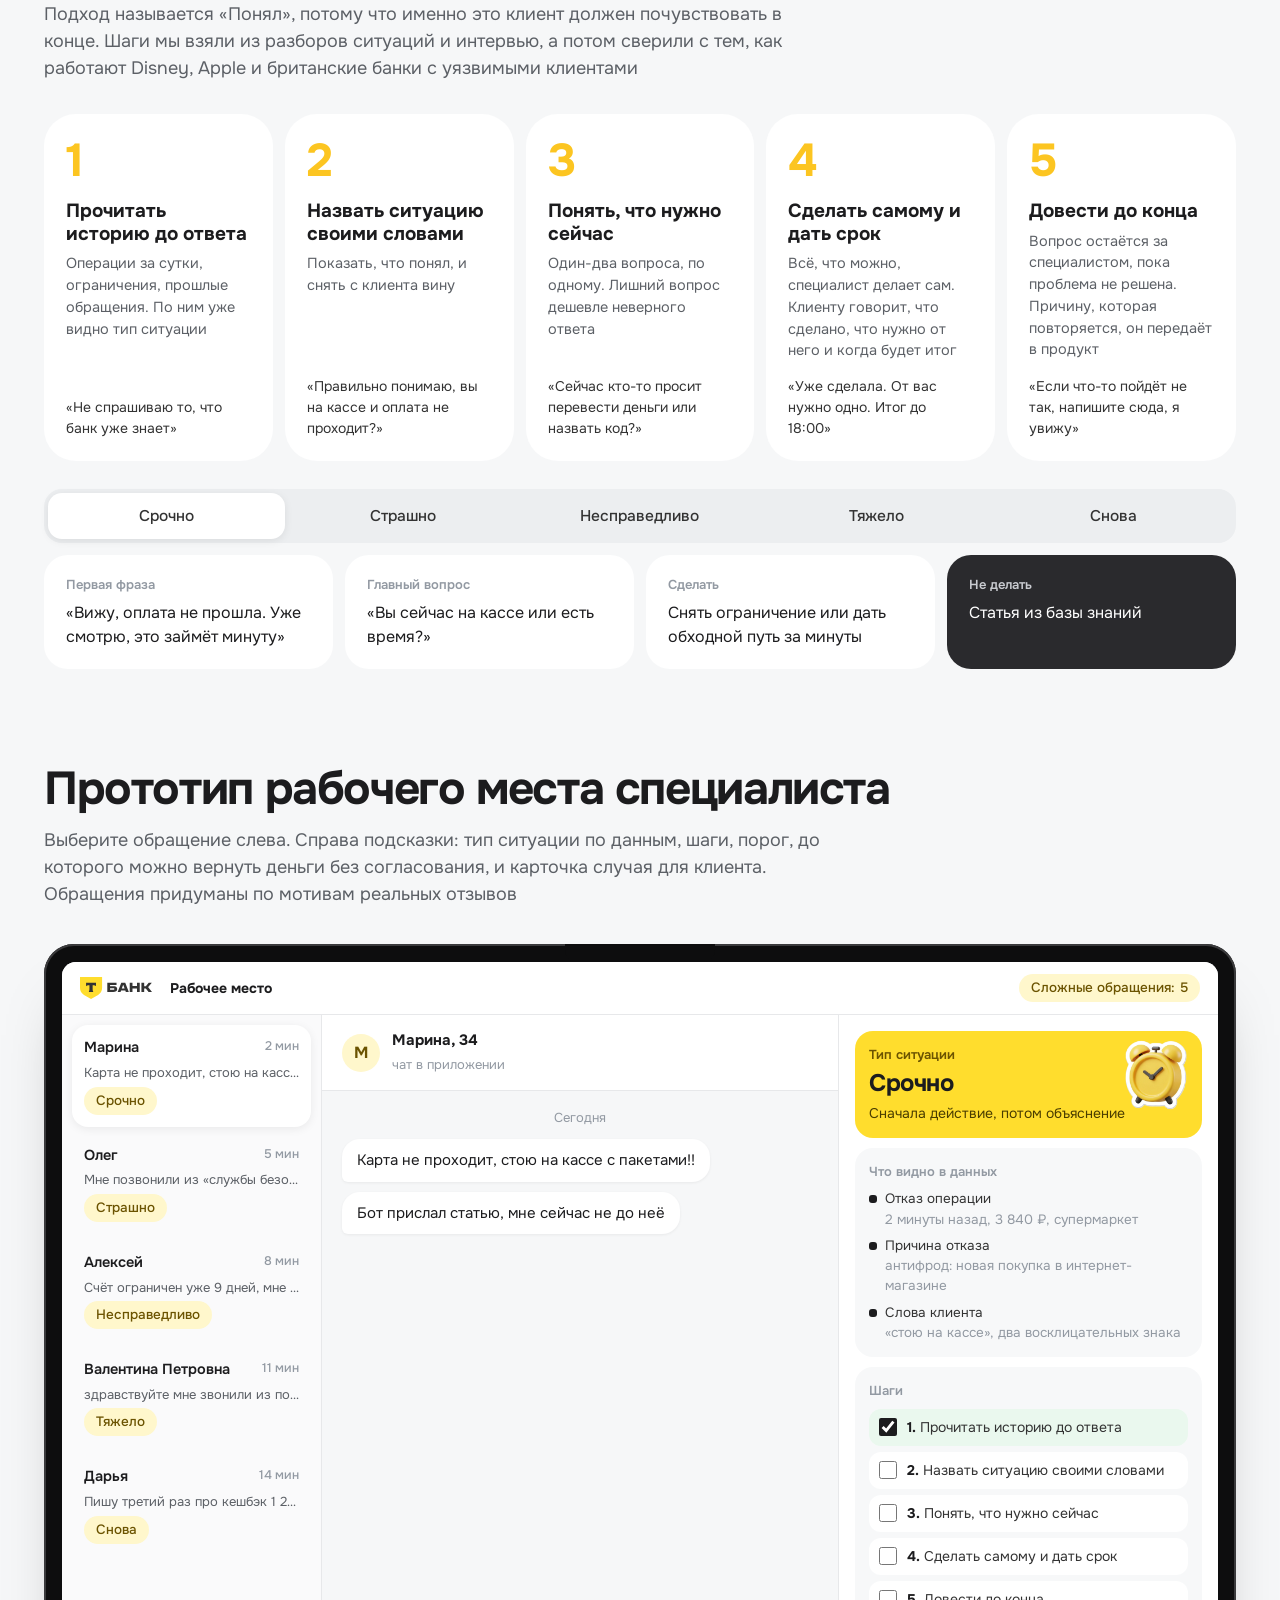
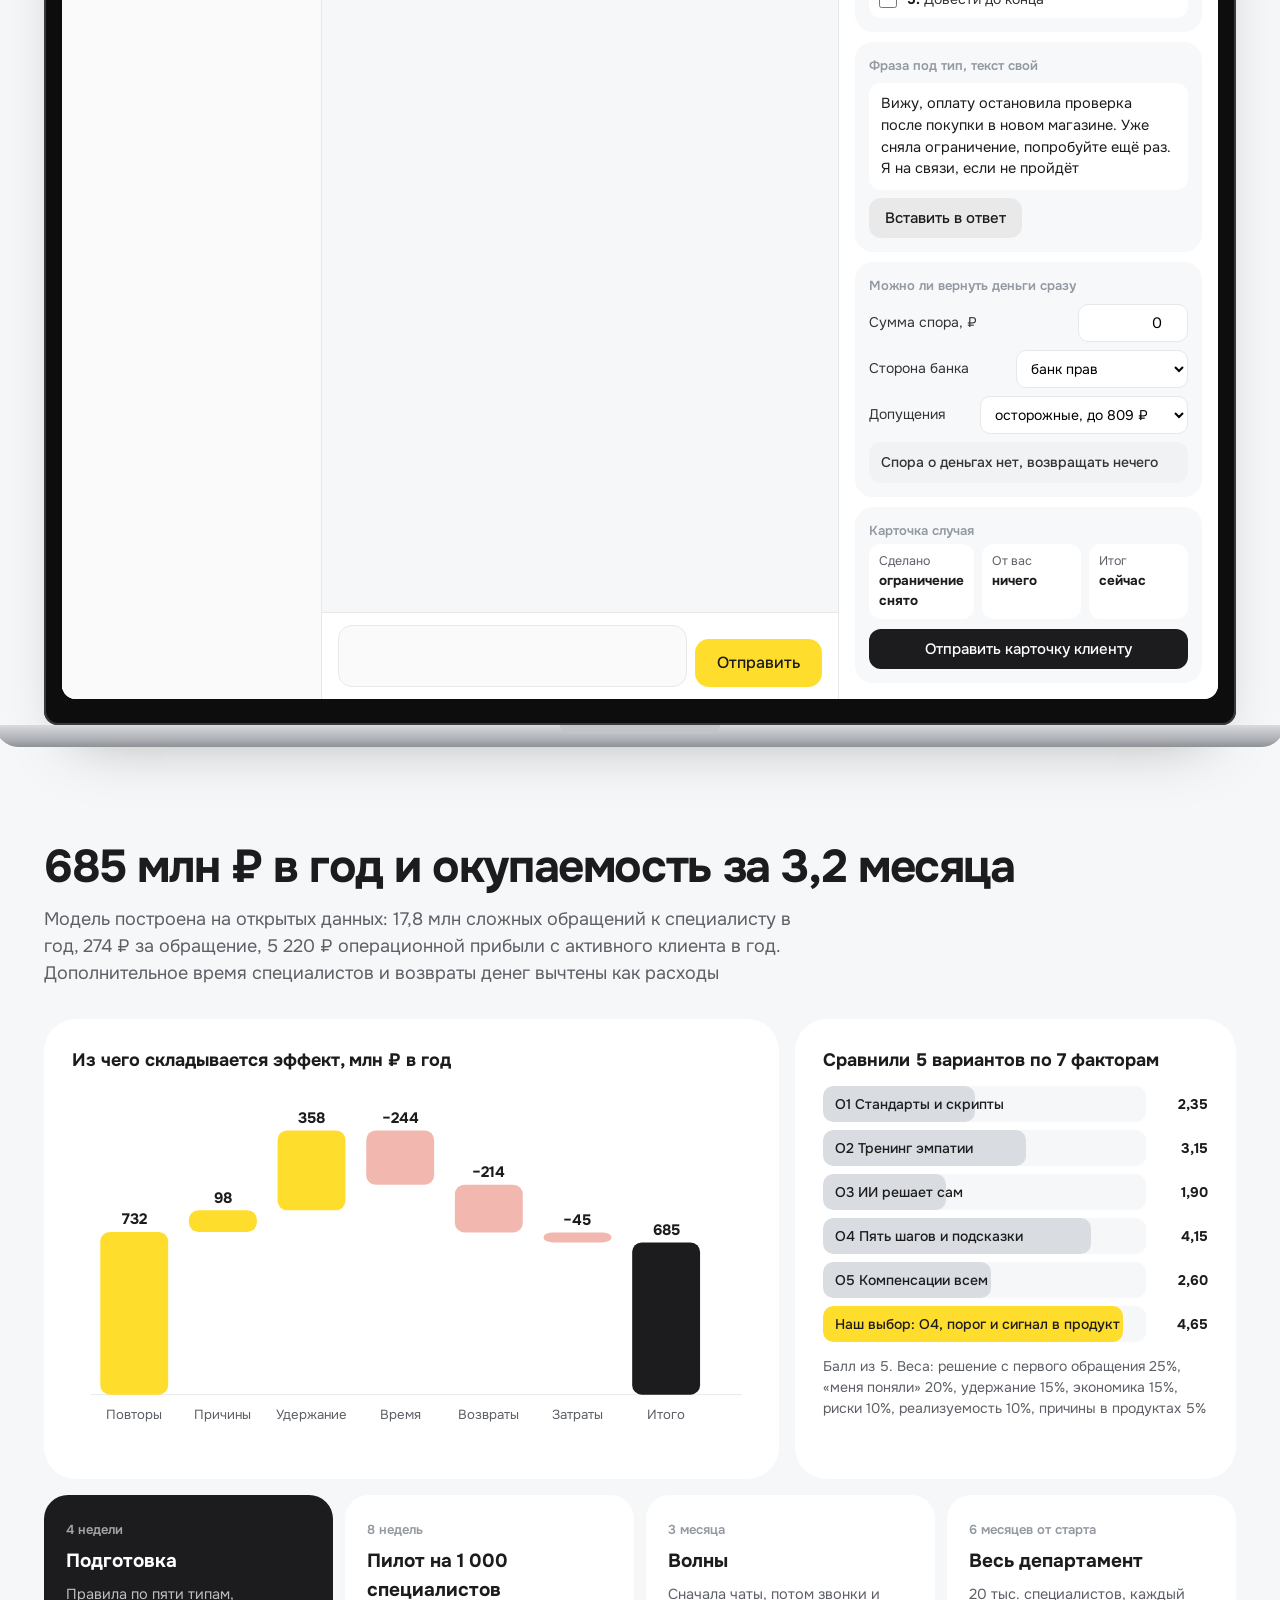
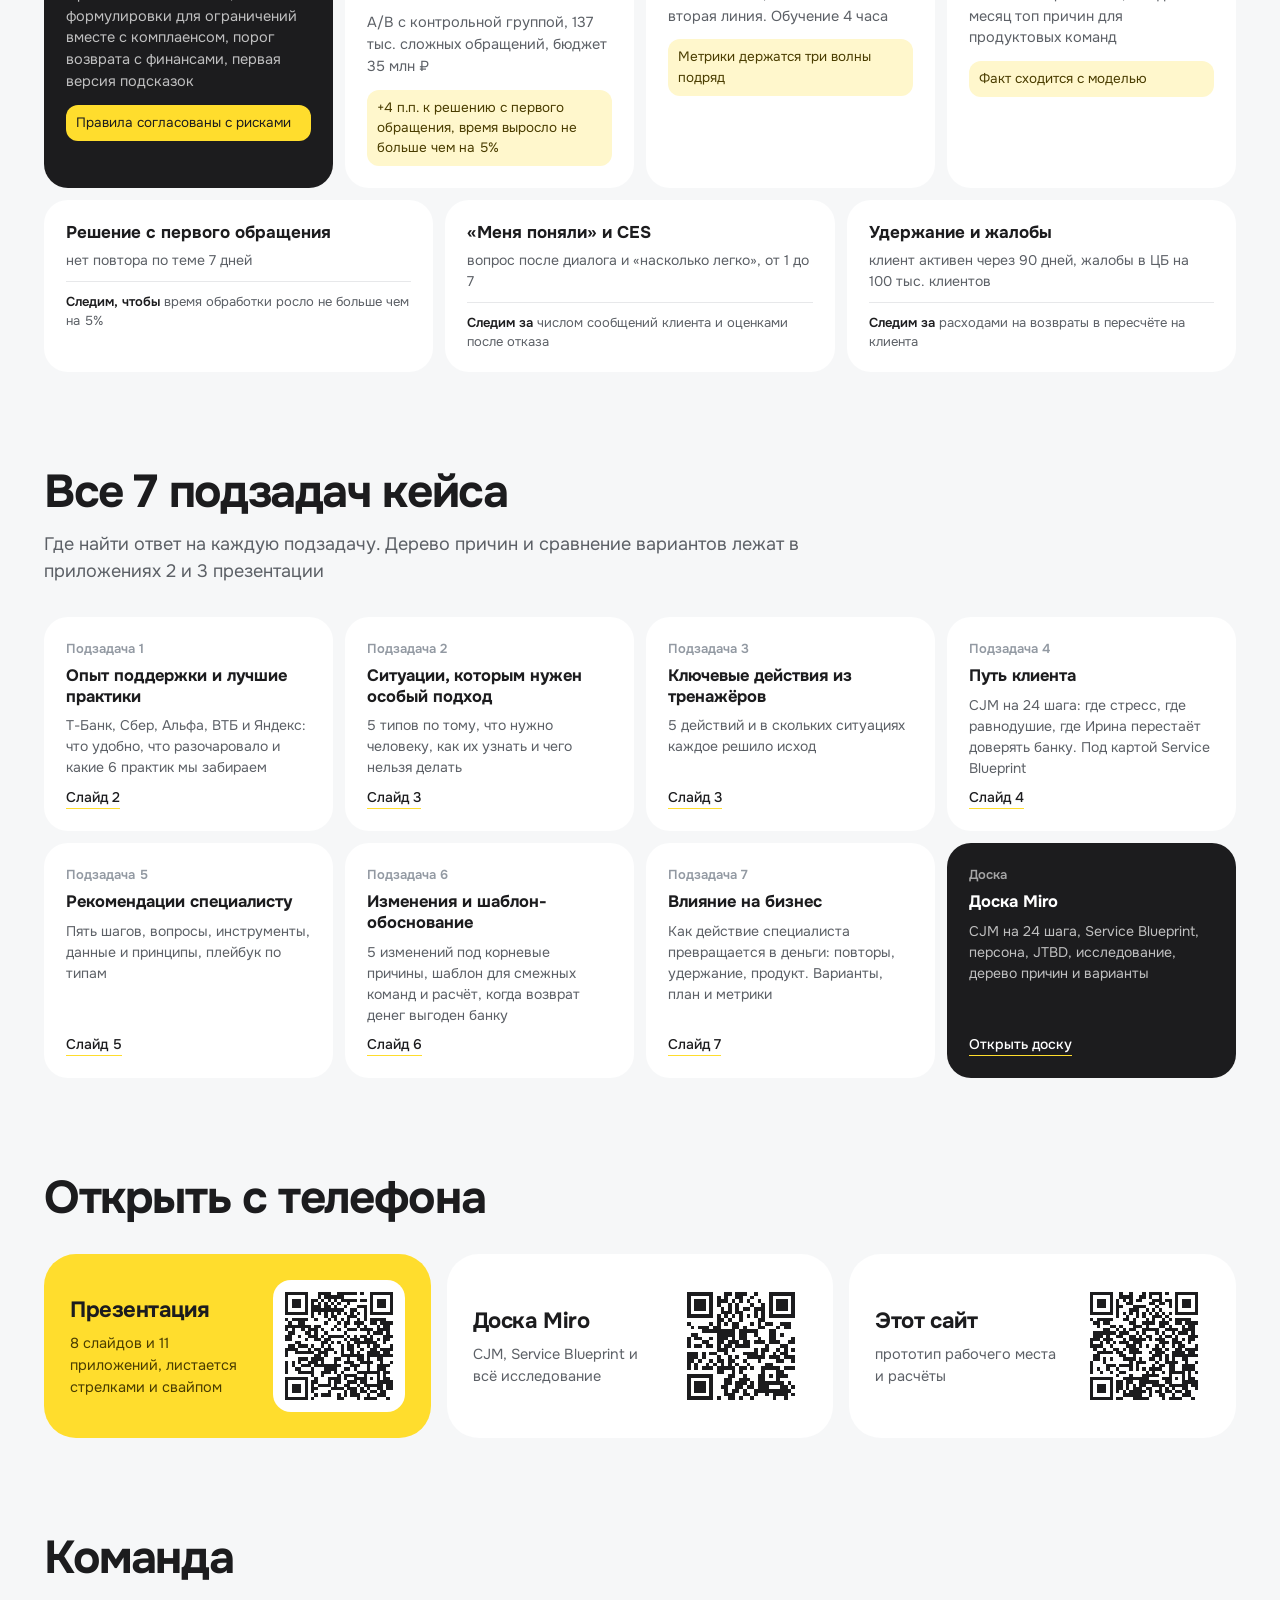
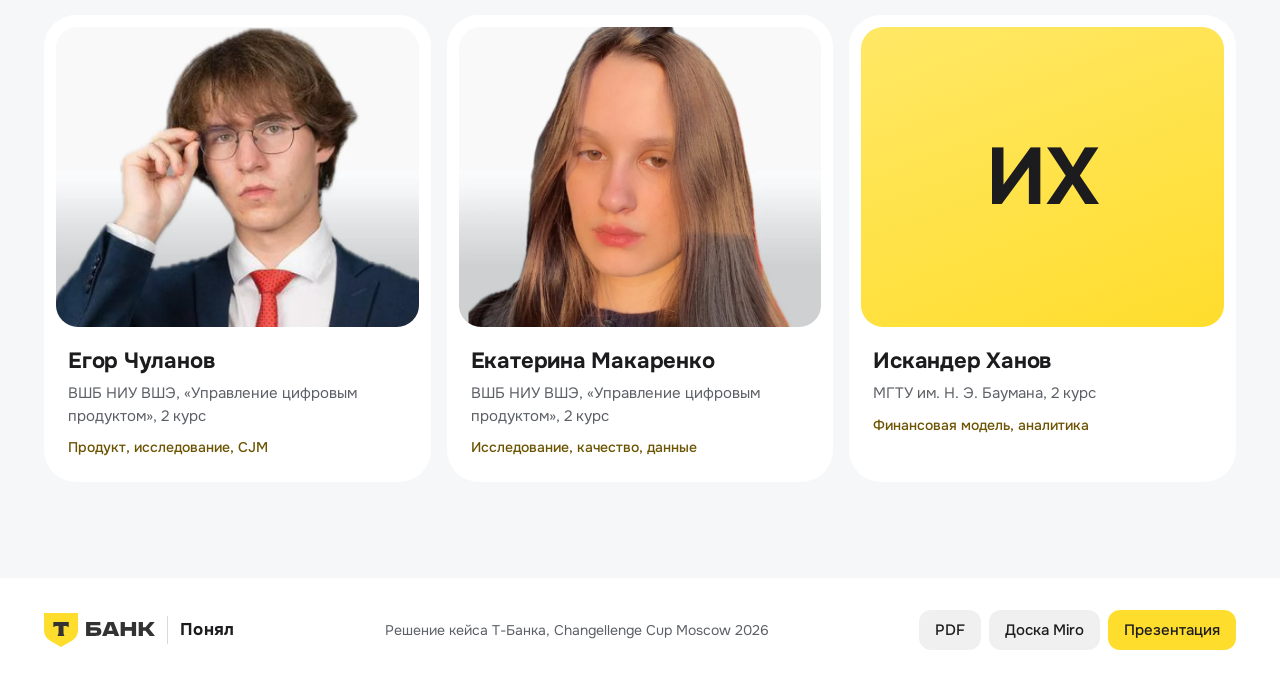
==== commit a1e8f4ee: "Стикеры и мокапы в стиле Т-Банка, новая CJM, QR-коды, тексты без шаблонных оборотов - 3D-стикеры для" ====
--- a/site/index.html
+++ b/site/index.html
@@ -3,8 +3,8 @@
 <head>
 <meta charset="utf-8">
 <meta name="viewport" content="width=device-width, initial-scale=1">
-<title>ПОНЯЛ: поддержка, после которой клиент чувствует, что его поняли</title>
-<meta name="description" content="Решение кейса Т-Банка на Changellenge Cup Moscow 2026: ситуационный подход для специалистов поддержки, подсказки copilot, карточка случая и полномочия по формуле.">
+<title>Понял: решение кейса Т-Банка</title>
+<meta name="description" content="Решение кейса Т-Банка на Changellenge Cup Moscow 2026: подход для специалистов поддержки в сложных ситуациях, прототип рабочего места, CJM и финмодель">
 <link rel="icon" href="img/tbank-icon.svg" type="image/svg+xml">
 <link rel="stylesheet" href="assets/tokens.css">
 <style>
@@ -45,8 +45,8 @@
 .btn svg { width: 18px; height: 18px; }
 
 /* Жёлтый баннер, как «Новый подход к бренду» */
-.hero { position: relative; margin-top: 12px; border-radius: var(--r-xl); overflow: hidden; padding: 56px 56px 60px;
-  background: radial-gradient(120% 140% at 85% 30%, #ffe45c 0%, var(--y) 38%, #ffd21f 70%, #fcc521 100%); display: grid; grid-template-columns: 1.1fr .9fr; gap: 24px; min-height: 460px; }
+.hero { position: relative; margin-top: 12px; border-radius: var(--r-xl); overflow: hidden; padding: 56px 28px 60px 56px;
+  background: radial-gradient(120% 140% at 85% 30%, #ffe45c 0%, var(--y) 38%, #ffd21f 70%, #fcc521 100%); display: grid; grid-template-columns: .95fr 1.05fr; gap: 24px; min-height: 520px; }
 .hero::after { content: ""; position: absolute; right: -10%; bottom: -30%; width: 70%; height: 90%; pointer-events: none;
   background: repeating-linear-gradient(100deg, rgba(255, 255, 255, .0) 0 14px, rgba(255, 255, 255, .22) 14px 16px); filter: blur(2px); transform: skewY(-8deg); opacity: .7;
   -webkit-mask: radial-gradient(60% 60% at 60% 60%, #000 30%, transparent 75%); mask: radial-gradient(60% 60% at 60% 60%, #000 30%, transparent 75%); }
@@ -56,40 +56,22 @@
 .hero p.lead { margin: 18px 0 0; font-size: 19px; max-width: 540px; color: #3a3a3a; }
 .hero .cta { margin-top: 28px; display: flex; gap: 10px; flex-wrap: wrap; }
 .hero .art { position: relative; z-index: 2; }
-.hero .art img { position: absolute; filter: drop-shadow(0 26px 30px rgba(120, 80, 0, .28)); animation: float 7s ease-in-out infinite; }
-.hero .art .b { width: 70%; right: 6%; top: 4%; }
-.hero .art .c { width: 34%; left: 0; bottom: 2%; animation-delay: -3s; }
-.hero .art .p { width: 26%; right: 0; bottom: -4%; animation-delay: -5s; }
+.hero .art .dev { position: absolute; left: -2%; top: 50%; width: 104%; max-width: none; transform: translateY(-50%); filter: drop-shadow(0 30px 40px rgba(110, 80, 0, .28)); }
+.hero .art .coin { position: absolute; width: 22%; left: -10%; bottom: -6%; filter: drop-shadow(0 20px 24px rgba(120, 80, 0, .28)); animation: float 7s ease-in-out infinite; }
 @keyframes float { 50% { translate: 0 -12px; } }
-@media (prefers-reduced-motion: reduce) { .hero .art img, .glassphone { animation: none !important; } }
-
-/* Большая карточка со стеклянным телефоном, как вторая карточка бренд-портала */
-.stage { position: relative; margin-top: 24px; border-radius: var(--r-xl); overflow: hidden; height: 640px;
-  background: radial-gradient(90% 120% at 30% 10%, #6d5a3c 0%, #3a3631 40%, #24252a 75%); perspective: 1600px; }
-.stage .cap { position: absolute; left: 48px; top: 44px; z-index: 3; color: #fff; max-width: 420px; }
-.stage .cap b { display: block; font-size: 30px; letter-spacing: -.02em; line-height: 1.1; }
-.stage .cap span { display: block; margin-top: 10px; color: rgba(255, 255, 255, .72); font-size: 16px; }
-.glassphone { position: absolute; left: 50%; top: 52%; width: 430px; height: 760px; margin: -380px 0 0 -120px; border-radius: 64px;
-  transform: rotateX(48deg) rotateZ(-30deg) rotateY(0deg); transform-style: preserve-3d;
-  background: linear-gradient(160deg, rgba(255, 255, 255, .78), rgba(255, 255, 255, .42)); border: 1px solid rgba(255, 255, 255, .8);
-  box-shadow: 0 60px 80px -30px rgba(0, 0, 0, .55), inset 0 2px 0 rgba(255, 255, 255, .9); -webkit-backdrop-filter: blur(8px); backdrop-filter: blur(8px); padding: 30px 22px; }
-.glassphone .scr { position: absolute; inset: 14px; border-radius: 52px; background: linear-gradient(180deg, #fffdf4, #f4f1e6); overflow: hidden; padding: 70px 22px 22px; }
-.chatline { display: flex; margin-top: 12px; }
-.chatline.me { justify-content: flex-end; }
-.chatline .msg { max-width: 80%; padding: 12px 16px; border-radius: 20px; font-size: 16px; line-height: 1.35; background: #fff; color: var(--ink-strong); box-shadow: 0 2px 6px rgba(0, 0, 0, .06); }
-.chatline.me .msg { background: var(--y); border-bottom-right-radius: 6px; }
-.chatline .msg.op { border-bottom-left-radius: 6px; }
-.casecard { margin-top: 14px; background: #fff; border-radius: 22px; padding: 16px; box-shadow: 0 8px 20px rgba(0, 0, 0, .08); font-size: 14.5px; }
-.casecard b { display: block; font-size: 15px; margin-bottom: 6px; color: var(--ink-strong); }
-.casecard .row { display: flex; justify-content: space-between; gap: 10px; padding: 5px 0; border-top: 1px solid var(--line); }
-.casecard .row span:first-child { color: var(--muted); }
-.floater { position: absolute; z-index: 4; border-radius: 26px; background: rgba(255, 255, 255, .72); -webkit-backdrop-filter: blur(18px); backdrop-filter: blur(18px);
-  border: 1px solid rgba(255, 255, 255, .85); box-shadow: 0 30px 50px -20px rgba(0, 0, 0, .5), inset 0 1px 0 #fff; padding: 16px 20px; color: var(--ink-strong); }
-.floater.f1 { right: 4%; top: 9%; width: 330px; transform: rotate(-4deg); }
-.floater.f2 { right: 12%; bottom: 12%; width: 300px; transform: rotate(3deg); }
-.floater .t { font-size: 13px; color: var(--ink-2); font-weight: 500; }
-.floater .h { font-size: 20px; font-weight: 700; letter-spacing: -.01em; margin-top: 2px; }
-.floater .s { font-size: 14px; color: var(--ink-2); margin-top: 6px; }
+@media (prefers-reduced-motion: reduce) { .hero .art img { animation: none !important; } }
+
+/* Тёмная карточка с двумя телефонами */
+.stage { position: relative; margin-top: 24px; border-radius: var(--r-xl); overflow: hidden; display: grid; grid-template-columns: .9fr 1.1fr; align-items: center; gap: 24px;
+  background: radial-gradient(90% 120% at 20% 10%, #4d4434 0%, #2e2c2a 45%, #1f2024 80%); padding: 56px 40px 0 56px; color: #fff; }
+.stage .cap { align-self: start; padding-bottom: 48px; }
+.stage .cap b { display: block; font-size: 34px; letter-spacing: -.025em; line-height: 1.1; }
+.stage .cap p { margin: 14px 0 0; color: rgba(255, 255, 255, .72); font-size: 17px; max-width: 460px; }
+.stage .facts { margin-top: 28px; display: grid; gap: 10px; max-width: 460px; }
+.stage .facts div { display: grid; grid-template-columns: 120px 1fr; gap: 14px; align-items: baseline; background: rgba(255, 255, 255, .07); border-radius: 18px; padding: 14px 18px; }
+.stage .facts b { font-size: 24px; color: var(--y); letter-spacing: -.02em; }
+.stage .facts span { font-size: 15px; color: rgba(255, 255, 255, .8); }
+.stage .dev { align-self: end; width: 100%; max-width: 620px; justify-self: center; filter: drop-shadow(0 40px 50px rgba(0, 0, 0, .45)); margin-bottom: -6%; }
 .tag { display: inline-flex; align-items: center; gap: 6px; height: 28px; padding: 0 12px; border-radius: 999px; font-size: 13.5px; font-weight: 500; background: var(--y-soft); color: #6b5300; }
 .tag.dark { background: var(--dark); color: #fff; }
 
@@ -122,7 +104,7 @@
 
 .tree { display: grid; grid-template-columns: repeat(5, 1fr); gap: 12px; margin-top: 16px; }
 .br { background: var(--card); border-radius: var(--r-m); padding: 22px; display: flex; flex-direction: column; gap: 10px; }
-.br .k { width: 44px; height: 44px; border-radius: 14px; background: var(--y); display: grid; place-items: center; font-weight: 700; font-size: 20px; color: var(--ink-strong); }
+.br .k { font-size: 13px; font-weight: 600; color: var(--muted); }
 .br b { font-size: 17px; line-height: 1.25; color: var(--ink-strong); }
 .br p { margin: 0; font-size: 14.5px; color: var(--ink-2); }
 .br .root { margin-top: auto; font-size: 13.5px; background: var(--bg); border-radius: 12px; padding: 10px 12px; color: var(--ink); }
@@ -131,7 +113,7 @@
 /* Типы ситуаций */
 .types { display: grid; grid-template-columns: repeat(5, 1fr); gap: 12px; margin-top: 32px; }
 .ty { border-radius: var(--r-l); padding: 24px 22px; min-height: 360px; display: flex; flex-direction: column; color: var(--ink-strong); position: relative; overflow: hidden; }
-.ty .n { font-size: 14px; font-weight: 500; opacity: .75; }
+.ty .ic { width: 92px; height: 92px; margin: -6px 0 6px -6px; }
 .ty h3 { margin: 4px 0 0; font-size: 25px; letter-spacing: -.03em; overflow-wrap: anywhere; }
 .ty .need { margin-top: 10px; font-size: 16px; font-weight: 500; }
 .ty .sig { margin-top: auto; font-size: 13.5px; background: rgba(255, 255, 255, .6); border-radius: 14px; padding: 10px 12px; }
@@ -140,7 +122,7 @@
 .ty .no em { display: block; font-style: normal; font-weight: 600; font-size: 12px; opacity: .7; margin-bottom: 2px; }
 .t1 { background: #ffe45c; } .t2 { background: #ffd2c6; } .t3 { background: #d8e6ff; } .t4 { background: #dff3e4; } .t5 { background: #e9e0ff; }
 .rule { margin-top: 12px; background: var(--card); border-radius: var(--r-m); padding: 18px 22px; font-size: 16px; display: flex; gap: 14px; align-items: center; }
-.rule img { width: 56px; flex: none; }
+.rule img { width: 64px; flex: none; }
 
 
 /* CJM */
@@ -150,23 +132,33 @@
 .pc b { display: block; margin: 16px 8px 0; font-size: 22px; color: var(--ink-strong); }
 .pc span { display: block; margin: 6px 8px 0; font-size: 14.5px; color: var(--ink-2); }
 .pc em { display: block; margin: 12px 8px 0; font-style: normal; font-size: 14px; background: var(--y-soft); border-radius: 14px; padding: 10px 12px; color: #4a3d00; }
-.jmap { background: var(--card); border-radius: var(--r-l); padding: 18px; overflow-x: auto; }
-.jgrid { display: grid; grid-template-columns: 84px repeat(8, minmax(96px, 1fr)); gap: 6px; font-size: 13px; line-height: 1.3; min-width: 880px; }
-.jgrid .rl { font-size: 12.5px; font-weight: 600; color: var(--muted); display: flex; align-items: center; }
-.jgrid .stg { border-radius: 10px; font-size: 12.5px; font-weight: 600; display: flex; align-items: center; justify-content: center; height: 28px; color: var(--ink-strong); }
-.jgrid .ph8 { background: var(--y); border-radius: 12px; padding: 8px 10px; font-weight: 600; color: var(--ink-strong); }
-.jgrid .th { background: var(--bg); border-radius: 12px; padding: 8px 10px; font-style: italic; color: var(--ink-strong); }
-.jgrid .br { background: #fff0ed; border-radius: 12px; padding: 8px 10px; color: #6a2318; }
-.jgrid .tb { background: var(--y-soft); border-radius: 12px; padding: 8px 10px; color: #3a3000; }
-.jgrid .emo { grid-column: 2 / span 8; height: 120px; position: relative; }
-.jgrid .emo svg { position: absolute; inset: 0; width: 100%; height: 100%; }
-.jgrid .mk { display: flex; gap: 5px; margin-top: 6px; } .jgrid .mk i { width: 12px; height: 12px; border-radius: 50%; }
+.pc q { display: block; margin: 12px 8px 0; font-size: 15px; font-style: italic; color: var(--ink-strong); quotes: "«" "»"; }
+.pc q::before { content: open-quote; } .pc q::after { content: close-quote; }
+.jmap { background: var(--card); border-radius: var(--r-l); padding: 22px 22px 18px; overflow-x: auto; }
+.jm { min-width: 820px; }
+.jm .grp { display: grid; grid-template-columns: repeat(8, 1fr); gap: 8px; }
+.jm .grp span { font-size: 12.5px; font-weight: 600; color: var(--muted); border-top: 2px solid var(--line); padding-top: 6px; }
+.jm .phs { display: grid; grid-template-columns: repeat(8, 1fr); gap: 8px; margin-top: 8px; }
+.jm .phs div { font-size: 14px; font-weight: 600; line-height: 1.25; color: var(--ink-strong); }
+.jm .phs div i { display: block; font-style: normal; font-weight: 500; font-size: 12px; color: var(--muted); margin-bottom: 2px; }
+.jm .phs div small { display: block; font-weight: 400; font-size: 12px; color: var(--muted); margin-top: 3px; }
+.jm .qts { display: grid; grid-template-columns: repeat(8, 1fr); gap: 8px; margin-top: 12px; }
+.jm .qts div { background: var(--bg); border-radius: 14px 14px 14px 4px; padding: 8px 10px; font-size: 13px; line-height: 1.3; font-style: italic; color: var(--ink-strong); }
+.jm .curve { position: relative; height: 210px; margin-top: 6px; }
+.jm .curve svg { position: absolute; inset: 0; width: 100%; height: 100%; overflow: visible; }
+.jm .row2 { display: grid; grid-template-columns: repeat(8, 1fr); gap: 8px; margin-top: 10px; }
+.jm .row2 > div { border-radius: 14px; padding: 9px 10px; font-size: 13px; line-height: 1.3; }
+.jm .pain { background: #fff1ee; color: #6a2318; }
+.jm .fix { background: var(--y-soft); color: #3a3000; }
+.jm .rh { margin-top: 14px; font-size: 12.5px; font-weight: 600; color: var(--muted); }
+.jm .lgd { display: flex; gap: 18px; font-size: 13px; color: var(--ink-2); margin-top: 12px; flex-wrap: wrap; }
+.jm .lgd i { display: inline-block; width: 22px; height: 4px; border-radius: 2px; vertical-align: middle; margin-right: 6px; }
 @media (max-width: 1100px) { .jr { grid-template-columns: 1fr; } .pc img { height: 380px; } }
 
-/* ПОНЯЛ */
+/* Шаги */
 .steps { display: grid; grid-template-columns: repeat(5, 1fr); gap: 12px; margin-top: 32px; }
 .st { background: var(--card); border-radius: var(--r-l); padding: 24px 22px 22px; display: flex; flex-direction: column; }
-.st .L { width: 64px; height: 64px; border-radius: 20px; background: var(--y); display: grid; place-items: center; font-size: 34px; font-weight: 700; color: var(--ink-strong); }
+.st .L { font-size: 46px; line-height: 1; font-weight: 700; letter-spacing: -.04em; color: var(--y-deep); }
 .st b { margin-top: 16px; font-size: 19px; line-height: 1.2; color: var(--ink-strong); }
 .st p { margin: 8px 0 0; font-size: 14.5px; color: var(--ink-2); }
 .st q { display: block; margin-top: auto; padding-top: 14px; font-size: 14px; color: var(--ink); quotes: "«" "»"; }
@@ -183,8 +175,13 @@
 .play .bad p { color: #fff; }
 
 /* Прототип рабочего места */
-.ws { margin-top: 32px; background: #e9ebee; border-radius: var(--r-xl); padding: 14px; }
-.ws .win { background: #fff; border-radius: 28px; overflow: hidden; display: grid; grid-template-columns: 260px 1fr 380px; grid-template-rows: auto 1fr; }
+.mac { margin-top: 36px; }
+.mac .lid { position: relative; background: #0d0d0e; border-radius: 30px 30px 14px 14px; padding: 18px 18px 26px; box-shadow: inset 0 0 0 2px #3a3a3c, 0 40px 60px -30px rgba(0, 0, 0, .35); }
+.mac .lid::before { content: ""; position: absolute; left: 50%; top: 0; width: 150px; height: 18px; margin-left: -75px; background: #0d0d0e; border-radius: 0 0 12px 12px; z-index: 2; }
+.mac .base { position: relative; height: 22px; margin: 0 -4%; background: linear-gradient(180deg, #d9dbde, #a9acb1 70%, #8e9196); border-radius: 0 0 26px 26px; }
+.mac .base::before { content: ""; position: absolute; left: 50%; top: 0; width: 160px; height: 9px; margin-left: -80px; background: #c3c5c9; border-radius: 0 0 10px 10px; }
+.ws { background: #eef0f2; border-radius: 14px; overflow: hidden; }
+.ws .win { background: #fff; overflow: hidden; display: grid; grid-template-columns: 260px 1fr 380px; grid-template-rows: auto 1fr; }
 .ws .bar0 { grid-column: 1 / -1; display: flex; align-items: center; gap: 10px; padding: 12px 18px; border-bottom: 1px solid var(--line); font-size: 14px; color: var(--ink-2); }
 .ws .bar0 .dot { width: 10px; height: 10px; border-radius: 50%; background: #e3e5e8; }
 .ws .bar0 b { color: var(--ink-strong); margin-left: 8px; }
@@ -215,7 +212,8 @@
 .cop { border-left: 1px solid var(--line); padding: 16px; display: flex; flex-direction: column; gap: 10px; }
 .cop h4 { margin: 0; font-size: 13px; font-weight: 600; color: var(--muted); }
 .blk { background: #f7f8f9; border-radius: 18px; padding: 14px; }
-.blk.type { background: var(--y); }
+.blk.type { background: var(--y); position: relative; }
+.blk.type img { position: absolute; right: 10px; top: 8px; width: 72px; height: 72px; }
 .blk.type .ty-n { font-size: 24px; font-weight: 700; letter-spacing: -.02em; color: var(--ink-strong); }
 .blk.type .ty-w { font-size: 14px; color: #4a3d00; margin-top: 2px; }
 .sigs { margin: 8px 0 0; padding: 0; list-style: none; display: grid; gap: 6px; font-size: 13.5px; }
@@ -269,12 +267,23 @@
 /* Подзадачи кейса */
 .crit { display: grid; grid-template-columns: repeat(4, 1fr); gap: 12px; margin-top: 32px; }
 .cr { background: var(--card); border-radius: var(--r-m); padding: 22px; display: flex; flex-direction: column; gap: 8px; }
-.cr .n { width: 36px; height: 36px; border-radius: 12px; background: var(--y); display: grid; place-items: center; font-weight: 700; color: var(--ink-strong); }
+.cr .n { font-size: 13px; font-weight: 600; color: var(--muted); }
 .cr b { font-size: 16.5px; line-height: 1.25; color: var(--ink-strong); }
 .cr p { margin: 0; font-size: 14px; color: var(--ink-2); }
 .cr a { margin-top: auto; font-size: 14px; font-weight: 500; text-decoration: none; color: var(--ink-strong); border-bottom: 1.5px solid var(--y); align-self: flex-start; }
 .cr.miro { background: var(--dark); color: #fff; }
-.cr.miro b { color: #fff; } .cr.miro p { color: rgba(255, 255, 255, .72); } .cr.miro a { color: #fff; }
+.cr.miro b { color: #fff; } .cr.miro p { color: rgba(255, 255, 255, .72); } .cr.miro a { color: #fff; } .cr.miro .n { color: rgba(255, 255, 255, .6); }
+
+/* Ссылки с QR-кодами */
+.links3 { display: grid; grid-template-columns: repeat(3, 1fr); gap: 16px; margin-top: 32px; }
+.lk { background: var(--card); border-radius: var(--r-l); padding: 26px; display: grid; grid-template-columns: 1fr 132px; gap: 18px; align-items: center; text-decoration: none; color: inherit; transition: transform .3s var(--ease); }
+.lk:hover { transform: translateY(-3px); }
+.lk.y { background: var(--y); }
+.lk b { display: block; font-size: 22px; letter-spacing: -.02em; color: var(--ink-strong); }
+.lk span { display: block; margin-top: 6px; font-size: 14.5px; color: var(--ink-2); }
+.lk.y span { color: #4a3d00; }
+.lk .qr { background: #fff; border-radius: 18px; padding: 12px; }
+.lk .qr img { width: 100%; height: auto; }
 
 /* Команда */
 .team { display: grid; grid-template-columns: repeat(3, 1fr); gap: 16px; margin-top: 32px; }
@@ -293,19 +302,25 @@
 @media (max-width: 1100px) {
   .links { display: none; }
   .hero { grid-template-columns: 1fr; padding: 40px 28px; }
-  .hero .art { height: 300px; }
+  .hero { padding: 40px 0 40px 28px; }
+  .hero .tx { padding-right: 28px; }
   .kpis { grid-template-columns: repeat(2, 1fr); }
   .prob, .fx { grid-template-columns: 1fr; }
   .tree, .types, .steps { grid-template-columns: 1fr 1fr; }
   .play, .plan, .crit { grid-template-columns: 1fr 1fr; }
   .mets { grid-template-columns: 1fr; }
   .ws .win { grid-template-columns: 1fr; }
+  .stage { grid-template-columns: 1fr; padding: 36px 24px 0; }
+  .stage .dev { max-width: 520px; }
+  .links3 { grid-template-columns: 1fr; }
+  .mac .lid { padding: 10px 10px 16px; border-radius: 22px 22px 10px 10px; }
+  .mac .lid::before { display: none; }
+  .hero .art .dev { position: relative; width: 112%; left: 0; top: 0; transform: none; }
+  .hero .art .coin { display: none; }
   .q { flex-direction: row; overflow-x: auto; border-right: 0; border-bottom: 1px solid var(--line); }
   .q button { min-width: 220px; }
   .cop { border-left: 0; border-top: 1px solid var(--line); max-height: none; }
   .team { grid-template-columns: 1fr; }
-  .stage { height: 560px; }
-  .floater { display: none; }
 }
 @media (max-width: 640px) {
   .wrap { padding: 0 16px; }
@@ -316,10 +331,9 @@
   .seg .thumb { display: none; }
   .seg button[aria-selected="true"] { background: #fff; }
   .ty { min-height: 0; }
-  .stage { height: 620px; }
-  .stage .cap { left: 20px; right: 20px; top: 24px; }
-  .stage .cap b { font-size: 24px; }
-  .glassphone { margin-left: -200px; top: 74%; }
+  .stage .cap b { font-size: 26px; }
+  .stage .facts div { grid-template-columns: 96px 1fr; }
+  .lk { grid-template-columns: 1fr 104px; }
   .prob .main { padding-bottom: 170px; }
   .prob .main img { width: 170px; right: -20px; bottom: -40px; }
   .kpi b { font-size: 26px; }
@@ -330,9 +344,9 @@
 
 <header class="top">
   <div class="wrap">
-    <a class="brand" href="#"><img src="img/tbank-logo.svg" alt="Т-Банк" class="tlogo"><i class="sep"></i><img src="img/mark.svg" alt="" width="32" height="32"><span>ПОНЯЛ</span></a>
+    <a class="brand" href="#"><img src="img/tbank-logo.svg" alt="Т-Банк" class="tlogo"><i class="sep"></i><img src="img/mark.svg" alt="" width="32" height="32"><span>Понял</span></a>
     <nav class="links" aria-label="Разделы">
-      <a href="#problem">Проблема</a><a href="#types">Ситуации</a><a href="#cjm">CJM</a><a href="#ponyal">Подход</a><a href="#proto">Прототип</a><a href="#effect">Эффект</a><a href="#team">Команда</a>
+      <a href="#problem">Проблема</a><a href="#types">Ситуации</a><a href="#cjm">CJM</a><a href="#steps">Шаги</a><a href="#proto">Прототип</a><a href="#effect">Эффект</a><a href="#team">Команда</a>
     </nav>
     <div class="act">
       <a class="btn g sm" href="https://miro.com/app/board/uXjVEUshVGo=/" target="_blank" rel="noopener">Доска Miro</a>
@@ -347,35 +361,30 @@
   <div class="tx">
     <span class="kick">Changellenge Cup Moscow 2026, кейс Т-Банка</span>
     <h1>Поддержка, после которой клиент говорит «меня поняли»</h1>
-    <p class="lead">Подход для специалистов в сложных ситуациях: 5 типов, 5 шагов, подсказки copilot, карточка случая и полномочия по формуле.</p>
+    <p class="lead">Как специалисту Т-Банка вести сложное обращение: что заметить в данных, что спросить, что сделать самому и как показать клиенту, что его услышали</p>
     <div class="cta">
       <a class="btn d" href="deck/">Открыть презентацию</a>
+      <a class="btn w" href="https://miro.com/app/board/uXjVEUshVGo=/" target="_blank" rel="noopener">Открыть доску Miro</a>
       <a class="btn w" href="#proto">Попробовать прототип</a>
     </div>
   </div>
   <div class="art" aria-hidden="true">
-    <img class="b" src="img/3d-bubble.webp" alt="" width="790" height="768">
-    <img class="c" src="img/3d-coin.webp" alt="" width="711" height="800">
-    <img class="p" src="img/3d-pin.webp" alt="" width="672" height="800">
+    <img class="dev" src="img/mock-duo.webp" alt="" width="2000" height="1283">
+    <img class="coin" src="img/st-coins.webp" alt="" width="512" height="512">
   </div>
 </div>
 
-<div class="stage" aria-label="Пример: ответ специалиста по подходу ПОНЯЛ в чате приложения">
-  <div class="cap"><b>Тот же чат, другой результат</b><span>Ирина стоит на кассе, оплата не проходит. Специалист видит отказ операции до первого вопроса и отвечает действием, а не статьёй.</span></div>
-  <div class="glassphone" aria-hidden="true">
-    <div class="scr">
-      <div class="chatline me"><div class="msg">Карта не проходит, стою на кассе</div></div>
-      <div class="chatline"><div class="msg op">Вижу, оплату остановила проверка новой покупки. Уже снял ограничение, попробуйте ещё раз. Я на связи</div></div>
-      <div class="chatline me"><div class="msg">Прошло, спасибо!</div></div>
-      <div class="casecard"><b>Карточка случая</b>
-        <div class="row"><span>Сделано</span><span>ограничение снято</span></div>
-        <div class="row"><span>От вас</span><span>ничего</span></div>
-        <div class="row"><span>Ответственный</span><span>Анна, до 21:00</span></div>
-      </div>
+<div class="stage">
+  <div class="cap">
+    <b>Тот же вечер, другой результат</b>
+    <p>Ирина стоит на кассе, оплата не проходит. Сейчас она три дня ждёт, пишет дважды и решает держать деньги в другом банке. С нашим подходом специалист видит остановленную покупку до первого вопроса и снимает ограничение сам</p>
+    <div class="facts">
+      <div><b>4 минуты</b><span>вместо трёх дней без карты</span></div>
+      <div><b>1</b><span>обращение вместо двух, историю не пересказывать</span></div>
+      <div><b>«Это я»</b><span>кнопка в пуше и на экране карты, чтобы в следующий раз обойтись без чата</span></div>
     </div>
   </div>
-  <div class="floater f1"><div class="t">Copilot, тип ситуации</div><div class="h">Срочно</div><div class="s">Отказ операции 2 минуты назад, слово «касса». Сначала действие, потом объяснение.</div></div>
-  <div class="floater f2"><div class="t">Итог диалога</div><div class="h">Решено с первого раза</div><div class="s">1 обращение вместо 2-3, 4 минуты вместо трёх дней.</div></div>
+  <img class="dev" src="img/mock-pair.webp" alt="Экран карты с кнопкой «Да, это я» и чат с ответом специалиста" width="1915" height="2000" loading="lazy">
 </div>
 
 <div class="kpis">
@@ -383,17 +392,17 @@
   <div class="kpi"><b>3,2 мес.</b><span>окупаемость, разово 181 млн ₽</span></div>
   <div class="kpi"><b>+10 п.п.</b><span>к решению с первого обращения в сложных ситуациях</span></div>
   <div class="kpi"><b>68,5 тыс.</b><span>клиентов в год остаются в банке</span></div>
-  <div class="kpi"><b>+4 п.п.</b><span>точка окупаемости, проверяем в пилоте</span></div>
+  <div class="kpi"><b>+4 п.п.</b><span>хватит, чтобы окупиться, это проверит пилот</span></div>
 </div>
 
 <section id="problem">
-  <h2>Рутина уже у ИИ. Качество поддержки теперь решают сложные случаи</h2>
-  <p class="sub">До 45% обращений закрывает ИИ, к специалисту приходят нестандартные ситуации. Именно в них клиент уходит без ощущения помощи: пишет снова, жалуется или уходит из банка.</p>
+  <h2>Рутину уже закрывает ИИ. Остались сложные случаи</h2>
+  <p class="sub">До 45% обращений Т-Банка решают ИИ и цифровые ассистенты. К специалисту приходят нестандартные ситуации, и как раз после них клиент пишет снова, жалуется или уходит</p>
   <div class="prob">
     <div class="main">
       <b>Хвалят за скорость в простых вопросах, ругают в сложных</b>
-      <p>53 отзыва о поддержке Т-Банка с banki.ru, otzovik, Сравни и других площадок, разметка по кодам жалоб и похвал. Тот же сдвиг видит регулятор: жалобы на банки в ЦБ за 2025 год выросли на 14,7%, на антифрод в 2,3 раза.</p>
-      <img src="img/3d-pin.webp" alt="" width="672" height="800">
+      <p>Мы разметили 53 отзыва о поддержке Т-Банка с banki.ru, otzovik, Сравни и других площадок. Регулятор видит то же самое: за 2025 год жалобы на банки в ЦБ выросли на 14,7%, на антифрод в 2,3 раза</p>
+      <img src="img/st-search.webp" alt="" width="512" height="512">
     </div>
     <div class="card">
       <div class="bars" id="bars"></div>
@@ -401,45 +410,45 @@
     </div>
   </div>
   <div class="tree">
-    <div class="br"><div class="k">А</div><b>Не понята настоящая проблема</b><p>Одинаковые слова значат разное, контекст не прочитан.</p><div class="root"><em>Корень</em>Copilot подсказывает статью, а не тип ситуации</div></div>
-    <div class="br"><div class="k">Б</div><b>Ответ верный, но это ещё одна задача</b><p>Инструкция вместо действия испуганному человеку.</p><div class="root"><em>Корень</em>Качество меряют соответствием процедуре</div></div>
-    <div class="br"><div class="k">В</div><b>«Нельзя», и это не объяснено</b><p>Нет срока, списка документов, альтернативы.</p><div class="root"><em>Корень</em>Тип ограничения не виден специалисту</div></div>
-    <div class="br"><div class="k">Г</div><b>Вопрос не доведён до конца</b><p>«Передано в отдел», сдвиг сроков, история заново.</p><div class="root"><em>Корень</em>Закрывается ответ, а не проблема</div></div>
-    <div class="br"><div class="k">Д</div><b>Причина в продукте остаётся</b><p>Тот же сбой у тысяч клиентов, сигнал не уходит дальше.</p><div class="root"><em>Корень</em>Нет канала от наблюдения к продукту</div></div>
+    <div class="br"><span class="k">Причина 1</span><b>Не поняли, в чём проблема</b><p>Одинаковые слова значат разное, историю клиента никто не открыл</p><div class="root"><em>Откуда берётся</em>Подсказки ищут статью по словам и не определяют тип ситуации</div></div>
+    <div class="br"><span class="k">Причина 2</span><b>Ответ верный, но для клиента это ещё одна задача</b><p>Испуганному человеку присылают инструкцию из пяти шагов</p><div class="root"><em>Откуда берётся</em>Качество оценивают по соответствию процедуре</div></div>
+    <div class="br"><span class="k">Причина 3</span><b>«Нельзя» без объяснений</b><p>Нет срока, списка документов и запасного варианта</p><div class="root"><em>Откуда берётся</em>Специалист не видит тип ограничения</div></div>
+    <div class="br"><span class="k">Причина 4</span><b>Вопрос бросили на полпути</b><p>«Передано в отдел», сроки сдвигаются, историю приходится рассказывать заново</p><div class="root"><em>Откуда берётся</em>Обращение закрывают после ответа, даже если проблема осталась</div></div>
+    <div class="br"><span class="k">Причина 5</span><b>Сбой в продукте повторяется</b><p>Тот же сбой у тысяч клиентов, и никто не передаёт его дальше</p><div class="root"><em>Откуда берётся</em>У поддержки нет канала в продуктовые команды</div></div>
   </div>
 </section>
 
 <section id="types">
   <h2>Пять типов ситуаций, которым нужен особый подход</h2>
-  <p class="sub">Группируем по тому, что нужно человеку в эту минуту, а не по продукту. Тип виден за 1-2 сообщения, copilot подсвечивает его по сигналам в данных.</p>
+  <p class="sub">Делим по тому, что нужно человеку прямо сейчас. Блокировка карты бывает и срочной, и страшной, поэтому продукт тут вторичен. Тип обычно понятен по первым 1-2 сообщениям и данным клиента</p>
   <div class="types">
-    <div class="ty t1"><span class="n">Тип 1</span><h3>Срочно</h3><div class="need">Действие за минуты, минимум усилий</div><div class="sig"><em>Сигналы</em>отказ операции за 15 минут, «стою на кассе», геолокация за рубежом</div><div class="no"><em>Нельзя</em>статья и инструкция из 5 шагов</div></div>
-    <div class="ty t2"><span class="n">Тип 2</span><h3>Страшно</h3><div class="need">Остановить потерю, снять вину, честные шансы</div><div class="sig"><em>Сигналы</em>перевод новому получателю, смена номера, «звонили из службы»</div><div class="no"><em>Нельзя</em>«вы перевели сами», обещать возврат</div></div>
-    <div class="ty t3"><span class="n">Тип 3</span><h3>Несправедливо</h3><div class="need">Причина, маршрут, срок, один ответственный</div><div class="sig"><em>Сигналы</em>ограничение на счёте, 2+ обращения, «на каком основании»</div><div class="no"><em>Нельзя</em>«по требованиям законодательства» без шагов</div></div>
-    <div class="ty t4"><span class="n">Тип 4</span><h3>Тяжело</h3><div class="need">Бережный темп, человек, помощь близких</div><div class="sig"><em>Сигналы</em>возраст, путаница в тексте, «не могу платить», «умер»</div><div class="no"><em>Нельзя</em>тон взыскания, полотно текста</div></div>
-    <div class="ty t5"><span class="n">Тип 5</span><h3>Снова</h3><div class="need">Признание, владелец, решение до конца</div><div class="sig"><em>Сигналы</em>2+ обращения по теме за 30 дней, «третий раз»</div><div class="no"><em>Нельзя</em>начинать с нуля, просить те же данные</div></div>
-  </div>
-  <div class="rule"><img src="img/3d-bubble.webp" alt="" width="790" height="768"><span><b>Типы пересекаются.</b> Мошенничество у пожилого клиента это Страшно и Тяжело. Более уязвимый тип задаёт тон, более срочный задаёт порядок действий.</span></div>
+    <div class="ty t1"><img class="ic" src="img/st-clock.webp" alt="" width="512" height="512"><h3>Срочно</h3><div class="need">Действие за минуты и минимум усилий от клиента</div><div class="sig"><em>Как узнать</em>отказ операции за 15 минут, «стою на кассе», геолокация за рубежом</div><div class="no"><em>Нельзя</em>статья и инструкция из пяти шагов</div></div>
+    <div class="ty t2"><img class="ic" src="img/st-shield.webp" alt="" width="512" height="512"><h3>Страшно</h3><div class="need">Остановить потерю, снять вину, честно сказать про шансы</div><div class="sig"><em>Как узнать</em>перевод новому получателю, смена номера, «звонили из службы»</div><div class="no"><em>Нельзя</em>«вы перевели сами», обещать возврат</div></div>
+    <div class="ty t3"><img class="ic" src="img/st-scales.webp" alt="" width="512" height="512"><h3>Несправедливо</h3><div class="need">Причина, понятный маршрут, срок и один ответственный</div><div class="sig"><em>Как узнать</em>ограничение на счёте, 2+ обращения, «на каком основании»</div><div class="no"><em>Нельзя</em>«по требованиям законодательства» без следующих шагов</div></div>
+    <div class="ty t4"><img class="ic" src="img/st-heart.webp" alt="" width="512" height="512"><h3>Тяжело</h3><div class="need">Спокойный темп, живой человек, помощь близких</div><div class="sig"><em>Как узнать</em>возраст, путаница в тексте, «не могу платить», «умер»</div><div class="no"><em>Нельзя</em>тон взыскания и полотно текста</div></div>
+    <div class="ty t5"><img class="ic" src="img/st-repeat.webp" alt="" width="512" height="512"><h3>Снова</h3><div class="need">Признать ошибку, взять вопрос на себя и довести</div><div class="sig"><em>Как узнать</em>2+ обращения по теме за 30 дней, «третий раз»</div><div class="no"><em>Нельзя</em>начинать с нуля и просить те же данные</div></div>
+  </div>
+  <div class="rule"><img src="img/st-chat.webp" alt="" width="512" height="512"><span><b>Типы пересекаются.</b> У пожилого клиента, которого обманули мошенники, сразу два типа: Страшно и Тяжело. Тон выбираем по более уязвимому, порядок действий по более срочному</span></div>
 </section>
 
 <section id="cjm">
-  <h2>Путь Ирины: 3 дня без карты и 2 обращения</h2>
-  <p class="sub">CJM на 24 шага, здесь по 8 фазам. Стресс, равнодушие и потеря доверия появляются там, где банк знает больше, чем говорит клиенту. Полная карта со Service Blueprint на <a href="https://miro.com/app/board/uXjVEUshVGo=/" target="_blank" rel="noopener">доске Miro</a>.</p>
+  <h2>Путь Ирины: три дня без карты и два обращения</h2>
+  <p class="sub">Полная карта на 24 шага со Service Blueprint лежит на <a href="https://miro.com/app/board/uXjVEUshVGo=/" target="_blank" rel="noopener">доске Miro</a>. Здесь она собрана в 8 этапов. Хуже всего Ирине там, где банк знает причину, а ей не говорит</p>
   <div class="jr">
-    <div class="pc"><img src="img/irina.webp" alt="Ирина, персона" width="900" height="1200" loading="lazy"><b>Ирина, 32</b><span>Маркетолог, Москва. Зарплатный клиент Т-Банка 4 года, всё решает в чате.</span><em>Вечер пятницы, оплата на кассе не проходит: антифрод ограничил карту. Решено на третий день.</em></div>
-    <div class="jmap"><div class="jgrid" id="jgrid"></div></div>
-  </div>
-</section>
-
-<section id="ponyal">
-  <h2>ПОНЯЛ: пять шагов специалиста</h2>
-  <p class="sub">Шаги собраны из того, что решило исход в разборах ситуаций и интервью, и сверены с практиками Disney, Apple, британских банков для уязвимых клиентов. Последний шаг продолжает работу после ответа клиенту.</p>
+    <div class="pc"><img src="img/irina.webp" alt="Ирина, персона" width="900" height="1200" loading="lazy"><b>Ирина, 32</b><span>Маркетолог из Москвы, зарплатный клиент Т-Банка 4 года, всё решает в чате</span><q>Держать все деньги в одном банке опасно</q><em>Вечер пятницы, оплата на кассе не проходит: антифрод ограничил карту. Решилось только на третий день</em></div>
+    <div class="jmap"><div class="jm" id="jm"></div></div>
+  </div>
+</section>
+
+<section id="steps">
+  <h2>Пять шагов специалиста в сложном обращении</h2>
+  <p class="sub">Подход называется «Понял», потому что именно это клиент должен почувствовать в конце. Шаги мы взяли из разборов ситуаций и интервью, а потом сверили с тем, как работают Disney, Apple и британские банки с уязвимыми клиентами</p>
   <div class="steps">
-    <div class="st"><div class="L">П</div><b>Прочитать контекст</b><p>История, операции за 24 часа, статус ограничений, прошлые обращения. Определить тип.</p><q>Не спрашиваю то, что банк уже знает</q></div>
-    <div class="st"><div class="L">О</div><b>Обозначить, что понял</b><p>Своими словами назвать ситуацию и состояние, снять вину.</p><q>Правильно понимаю, что вы на кассе и оплата не проходит?</q></div>
-    <div class="st"><div class="L">Н</div><b>Найти настоящую задачу</b><p>1-2 уточняющих вопроса, по одному. Вопрос дешевле неверного ответа.</p><q>Сейчас кто-то просит перевести деньги или назвать код?</q></div>
-    <div class="st"><div class="L">Я</div><b>Ясный план и действие</b><p>Сделать самому всё, что можно. Что сделано, что нужно от клиента, когда итог.</p><q>Я уже сделал это. От вас только одно. Итог до 18:00</q></div>
-    <div class="st"><div class="L">Л</div><b>Лично довести и вернуть сигнал</b><p>Остаться владельцем случая, вернуться с итогом, системную причину передать в продукт.</p><q>Если что-то пойдёт не так, ответьте в этот чат, я увижу</q></div>
+    <div class="st"><div class="L">1</div><b>Прочитать историю до ответа</b><p>Операции за сутки, ограничения, прошлые обращения. По ним уже видно тип ситуации</p><q>Не спрашиваю то, что банк уже знает</q></div>
+    <div class="st"><div class="L">2</div><b>Назвать ситуацию своими словами</b><p>Показать, что понял, и снять с клиента вину</p><q>Правильно понимаю, вы на кассе и оплата не проходит?</q></div>
+    <div class="st"><div class="L">3</div><b>Понять, что нужно сейчас</b><p>Один-два вопроса, по одному. Лишний вопрос дешевле неверного ответа</p><q>Сейчас кто-то просит перевести деньги или назвать код?</q></div>
+    <div class="st"><div class="L">4</div><b>Сделать самому и дать срок</b><p>Всё, что можно, специалист делает сам. Клиенту говорит, что сделано, что нужно от него и когда будет итог</p><q>Уже сделала. От вас нужно одно. Итог до 18:00</q></div>
+    <div class="st"><div class="L">5</div><b>Довести до конца</b><p>Вопрос остаётся за специалистом, пока проблема не решена. Причину, которая повторяется, он передаёт в продукт</p><q>Если что-то пойдёт не так, напишите сюда, я увижу</q></div>
   </div>
 
   <div class="seg" role="tablist" id="seg">
@@ -455,70 +464,84 @@
 
 <section id="proto">
   <h2>Прототип рабочего места специалиста</h2>
-  <p class="sub">Выберите обращение. Copilot подсвечивает тип ситуации по сигналам, ведёт по шагам ПОНЯЛ, считает порог уступки и собирает карточку случая для клиента. Данные обращений смоделированы на основе реальных отзывов.</p>
-  <div class="ws">
-    <div class="win">
-      <div class="bar0"><span class="dot"></span><span class="dot"></span><span class="dot"></span><b>Рабочее место специалиста</b><span class="r"><span class="tag">Сложные обращения: 5</span></span></div>
-      <div class="q" id="queue" role="tablist" aria-label="Очередь обращений"></div>
-      <div class="chat">
-        <div class="hd"><div class="av" id="av">И</div><div><b id="cn">Клиент</b><span id="cm">чат в приложении</span></div></div>
-        <div class="lg" id="log" aria-live="polite"></div>
-        <div class="cmp"><textarea id="ta" rows="2" aria-label="Ответ клиенту"></textarea><button class="btn y" id="send">Отправить</button></div>
+  <p class="sub">Выберите обращение слева. Справа подсказки: тип ситуации по данным, шаги, порог, до которого можно вернуть деньги без согласования, и карточка случая для клиента. Обращения придуманы по мотивам реальных отзывов</p>
+  <div class="mac">
+    <div class="lid">
+      <div class="ws">
+        <div class="win">
+          <div class="bar0"><img src="img/tbank-logo.svg" alt="" style="height:22px"><b>Рабочее место</b><span class="r"><span class="tag">Сложные обращения: 5</span></span></div>
+          <div class="q" id="queue" role="tablist" aria-label="Очередь обращений"></div>
+          <div class="chat">
+            <div class="hd"><div class="av" id="av">И</div><div><b id="cn">Клиент</b><span id="cm">чат в приложении</span></div></div>
+            <div class="lg" id="log" aria-live="polite"></div>
+            <div class="cmp"><textarea id="ta" rows="2" aria-label="Ответ клиенту"></textarea><button class="btn y" id="send">Отправить</button></div>
+          </div>
+          <aside class="cop" aria-label="Подсказки">
+            <div class="blk type"><img id="tyi" src="img/st-clock.webp" alt=""><h4 style="color:#6b5300">Тип ситуации</h4><div class="ty-n" id="tyn"></div><div class="ty-w" id="tyw"></div></div>
+            <div class="blk"><h4>Что видно в данных</h4><ul class="sigs" id="sigs"></ul></div>
+            <div class="blk"><h4>Шаги</h4><div class="chk" id="chk"></div></div>
+            <div class="blk"><h4>Фраза под тип, текст свой</h4><div class="sugg" id="sugg"></div><button class="btn g sm" id="use">Вставить в ответ</button></div>
+            <div class="blk"><h4>Можно ли вернуть деньги сразу</h4>
+              <div class="calc">
+                <div class="rw"><span>Сумма спора, ₽</span><input type="number" id="amt" min="0" step="10"></div>
+                <div class="rw"><span>Сторона банка</span><select id="fault"><option value="1">ошибка или спорно</option><option value="0">банк прав</option></select></div>
+                <div class="rw"><span>Допущения</span><select id="segm"><option value="809">осторожные, до 809 ₽</option><option value="2114">расширенные, до 2 114 ₽</option></select></div>
+                <div class="verdict" id="verd"></div>
+              </div>
+            </div>
+            <div class="blk"><h4>Карточка случая</h4><div class="score" id="cardp"></div><button class="btn d sm" id="sendcard" style="margin-top:10px;width:100%">Отправить карточку клиенту</button></div>
+          </aside>
+        </div>
       </div>
-      <aside class="cop" aria-label="Подсказки copilot">
-        <div class="blk type"><h4 style="color:#6b5300">Тип ситуации</h4><div class="ty-n" id="tyn"></div><div class="ty-w" id="tyw"></div></div>
-        <div class="blk"><h4>Сигналы в данных</h4><ul class="sigs" id="sigs"></ul></div>
-        <div class="blk"><h4>Шаги ПОНЯЛ</h4><div class="chk" id="chk"></div></div>
-        <div class="blk"><h4>Фраза под тип, текст свой</h4><div class="sugg" id="sugg"></div><button class="btn g sm" id="use">Вставить в ответ</button></div>
-        <div class="blk"><h4>Порог уступки</h4>
-          <div class="calc">
-            <div class="rw"><span>Сумма спора, ₽</span><input type="number" id="amt" min="0" step="10"></div>
-            <div class="rw"><span>Сторона банка</span><select id="fault"><option value="1">ошибка или спорно</option><option value="0">банк прав</option></select></div>
-            <div class="rw"><span>Допущения</span><select id="segm"><option value="809">консервативные, 809 ₽</option><option value="2114">расширенные, 2 114 ₽</option></select></div>
-            <div class="verdict" id="verd"></div>
-          </div>
-        </div>
-        <div class="blk"><h4>Карточка случая</h4><div class="score" id="cardp"></div><button class="btn d sm" id="sendcard" style="margin-top:10px;width:100%">Отправить карточку клиенту</button></div>
-      </aside>
     </div>
+    <div class="base"></div>
   </div>
 </section>
 
 <section id="effect">
   <h2>685 млн ₽ в год и окупаемость за 3,2 месяца</h2>
-  <p class="sub">Финмодель на открытых данных: 17,8 млн сложных обращений к специалисту в год, стоимость обращения 274 ₽, операционная прибыль активного клиента 5 220 ₽ в год. Время специалистов и уступки учтены как расходы.</p>
+  <p class="sub">Модель построена на открытых данных: 17,8 млн сложных обращений к специалисту в год, 274 ₽ за обращение, 5 220 ₽ операционной прибыли с активного клиента в год. Дополнительное время специалистов и возвраты денег вычтены как расходы</p>
   <div class="fx">
-    <div class="card"><b style="font-size:18px;color:var(--ink-strong)">Из чего складывается эффект, млн ₽ в год</b><svg id="wf" viewBox="0 -40 720 400" role="img" aria-label="Каскад эффекта: экономия на повторах 732, устранение причин 98, сохранённая прибыль 358, время специалистов минус 244, уступки минус 214, ежегодные затраты минус 45, итого 685 млн рублей"></svg></div>
+    <div class="card"><b style="font-size:18px;color:var(--ink-strong)">Из чего складывается эффект, млн ₽ в год</b><svg id="wf" viewBox="0 -40 720 400" role="img" aria-label="Каскад эффекта: экономия на повторах 732, устранение причин 98, сохранённая прибыль 358, время специалистов минус 244, возвраты денег минус 214, ежегодные затраты минус 45, итого 685 млн рублей"></svg></div>
     <div class="card"><b style="font-size:18px;color:var(--ink-strong)">Сравнили 5 вариантов по 7 факторам</b>
       <div class="opts" id="opts"></div>
-      <p style="margin:14px 0 0;font-size:14px;color:var(--ink-2)">Балл из 5, веса факторов: решение с первого обращения 25%, «меня поняли» 20%, удержание 15%, экономика 15%, риски 10%, реализуемость 10%, причины в продуктах 5%.</p>
+      <p style="margin:14px 0 0;font-size:14px;color:var(--ink-2)">Балл из 5. Веса: решение с первого обращения 25%, «меня поняли» 20%, удержание 15%, экономика 15%, риски 10%, реализуемость 10%, причины в продуктах 5%</p>
     </div>
   </div>
   <div class="plan">
-    <div class="ph now"><span class="w">4 недели</span><b>Подготовка</b><p>Правила по 5 типам, формулировки для ограничений с комплаенсом, порог с финансами, MVP подсказок.</p><div class="gate">Правила согласованы с рисками</div></div>
-    <div class="ph"><span class="w">8 недель</span><b>Пилот на 1 000 специалистов</b><p>A/B с контрольной группой, 137 тыс. сложных обращений, бюджет 35 млн ₽.</p><div class="gate">+4 п.п. к решению с первого обращения, время не больше +5%</div></div>
-    <div class="ph"><span class="w">3 месяца</span><b>Волны</b><p>Чаты, затем звонки и вторая линия. Обучение 4 часа.</p><div class="gate">Метрики держатся на 3 волнах</div></div>
-    <div class="ph"><span class="w">6 месяцев от старта</span><b>Весь департамент</b><p>20 тыс. специалистов, ежемесячный топ причин для продуктовых команд.</p><div class="gate">Эффект модели подтверждён фактом</div></div>
+    <div class="ph now"><span class="w">4 недели</span><b>Подготовка</b><p>Правила по пяти типам, формулировки для ограничений вместе с комплаенсом, порог возврата с финансами, первая версия подсказок</p><div class="gate">Правила согласованы с рисками</div></div>
+    <div class="ph"><span class="w">8 недель</span><b>Пилот на 1 000 специалистов</b><p>A/B с контрольной группой, 137 тыс. сложных обращений, бюджет 35 млн ₽</p><div class="gate">+4 п.п. к решению с первого обращения, время выросло не больше чем на 5%</div></div>
+    <div class="ph"><span class="w">3 месяца</span><b>Волны</b><p>Сначала чаты, потом звонки и вторая линия. Обучение 4 часа</p><div class="gate">Метрики держатся три волны подряд</div></div>
+    <div class="ph"><span class="w">6 месяцев от старта</span><b>Весь департамент</b><p>20 тыс. специалистов, каждый месяц топ причин для продуктовых команд</p><div class="gate">Факт сходится с моделью</div></div>
   </div>
   <div class="mets">
-    <div class="met"><b>Решение с первого обращения</b><span>нет повтора по теме 7 дней</span><div class="ctl"><em>Контроль:</em> время обработки растёт не больше чем на 5%</div></div>
-    <div class="met"><b>«Меня поняли» и CES</b><span>вопрос после диалога и «насколько легко», 1-7</span><div class="ctl"><em>Контроль:</em> число сообщений клиента, оценки после отказа</div></div>
-    <div class="met"><b>Удержание и жалобы</b><span>активен через 90 дней, жалобы в ЦБ на 100 тыс. клиентов</span><div class="ctl"><em>Контроль:</em> расходы на уступки на клиента</div></div>
+    <div class="met"><b>Решение с первого обращения</b><span>нет повтора по теме 7 дней</span><div class="ctl"><em>Следим, чтобы</em> время обработки росло не больше чем на 5%</div></div>
+    <div class="met"><b>«Меня поняли» и CES</b><span>вопрос после диалога и «насколько легко», от 1 до 7</span><div class="ctl"><em>Следим за</em> числом сообщений клиента и оценками после отказа</div></div>
+    <div class="met"><b>Удержание и жалобы</b><span>клиент активен через 90 дней, жалобы в ЦБ на 100 тыс. клиентов</span><div class="ctl"><em>Следим за</em> расходами на возвраты в пересчёте на клиента</div></div>
   </div>
 </section>
 
 <section id="criteria">
   <h2>Все 7 подзадач кейса</h2>
-  <p class="sub">Где лежит ответ на каждую подзадачу кейса. Дерево причин и сравнение вариантов в приложениях 2 и 3 презентации.</p>
+  <p class="sub">Где найти ответ на каждую подзадачу. Дерево причин и сравнение вариантов лежат в приложениях 2 и 3 презентации</p>
   <div class="crit">
-    <div class="cr"><div class="n">1</div><b>Опыт поддержки и лучшие практики</b><p>Т-Банк против Сбера, Альфы, ВТБ и Яндекса: что удобно и что разочаровало, 6 практик, которые берём.</p><a href="deck/#2">Слайд 2</a></div>
-    <div class="cr"><div class="n">2</div><b>Типы ситуаций с особым подходом</b><p>5 типов по потребности человека, сигналы для распознавания и что нельзя.</p><a href="deck/#3">Слайд 3</a></div>
-    <div class="cr"><div class="n">3</div><b>Ключевые действия из тренажёров</b><p>5 действий и в скольких ситуациях каждое решило исход.</p><a href="deck/#3">Слайд 3</a></div>
-    <div class="cr"><div class="n">4</div><b>Путь клиента (CJM)</b><p>24 шага: где стресс, где равнодушие, где теряется доверие. Service Blueprint под картой.</p><a href="deck/#4">Слайд 4</a></div>
-    <div class="cr"><div class="n">5</div><b>Рекомендации специалисту</b><p>ПОНЯЛ: вопросы, инструменты, данные и сигналы, принципы, плейбук по типам.</p><a href="deck/#5">Слайд 5</a></div>
-    <div class="cr"><div class="n">6</div><b>Изменения и шаблон-обоснование</b><p>5 изменений под корневые причины, шаблон для смежных команд, когда компенсация выгодна банку.</p><a href="deck/#6">Слайд 6</a></div>
-    <div class="cr"><div class="n">7</div><b>Влияние на бизнес</b><p>От действия специалиста до денег: удержание, повторы, продукт. Варианты, план, метрики.</p><a href="deck/#7">Слайд 7</a></div>
-    <div class="cr miro"><div class="n">M</div><b>Доска Miro</b><p>CJM на 24 шага, Service Blueprint, персона, JTBD, поле, дерево причин и варианты.</p><a href="https://miro.com/app/board/uXjVEUshVGo=/" target="_blank" rel="noopener">Открыть доску</a></div>
+    <div class="cr"><span class="n">Подзадача 1</span><b>Опыт поддержки и лучшие практики</b><p>Т-Банк, Сбер, Альфа, ВТБ и Яндекс: что удобно, что разочаровало и какие 6 практик мы забираем</p><a href="deck/#2">Слайд 2</a></div>
+    <div class="cr"><span class="n">Подзадача 2</span><b>Ситуации, которым нужен особый подход</b><p>5 типов по тому, что нужно человеку, как их узнать и чего нельзя делать</p><a href="deck/#3">Слайд 3</a></div>
+    <div class="cr"><span class="n">Подзадача 3</span><b>Ключевые действия из тренажёров</b><p>5 действий и в скольких ситуациях каждое решило исход</p><a href="deck/#3">Слайд 3</a></div>
+    <div class="cr"><span class="n">Подзадача 4</span><b>Путь клиента</b><p>CJM на 24 шага: где стресс, где равнодушие, где Ирина перестаёт доверять банку. Под картой Service Blueprint</p><a href="deck/#4">Слайд 4</a></div>
+    <div class="cr"><span class="n">Подзадача 5</span><b>Рекомендации специалисту</b><p>Пять шагов, вопросы, инструменты, данные и принципы, плейбук по типам</p><a href="deck/#5">Слайд 5</a></div>
+    <div class="cr"><span class="n">Подзадача 6</span><b>Изменения и шаблон-обоснование</b><p>5 изменений под корневые причины, шаблон для смежных команд и расчёт, когда возврат денег выгоден банку</p><a href="deck/#6">Слайд 6</a></div>
+    <div class="cr"><span class="n">Подзадача 7</span><b>Влияние на бизнес</b><p>Как действие специалиста превращается в деньги: повторы, удержание, продукт. Варианты, план и метрики</p><a href="deck/#7">Слайд 7</a></div>
+    <div class="cr miro"><span class="n">Доска</span><b>Доска Miro</b><p>CJM на 24 шага, Service Blueprint, персона, JTBD, исследование, дерево причин и варианты</p><a href="https://miro.com/app/board/uXjVEUshVGo=/" target="_blank" rel="noopener">Открыть доску</a></div>
+  </div>
+</section>
+
+<section id="links">
+  <h2>Открыть с телефона</h2>
+  <div class="links3">
+    <a class="lk y" href="deck/"><div><b>Презентация</b><span>8 слайдов и 11 приложений, листается стрелками и свайпом</span></div><div class="qr"><img src="img/qr-deck.svg" alt="QR-код презентации" width="33" height="33"></div></a>
+    <a class="lk" href="https://miro.com/app/board/uXjVEUshVGo=/" target="_blank" rel="noopener"><div><b>Доска Miro</b><span>CJM, Service Blueprint и всё исследование</span></div><div class="qr"><img src="img/qr-miro.svg" alt="QR-код доски Miro" width="29" height="29"></div></a>
+    <a class="lk" href="./"><div><b>Этот сайт</b><span>прототип рабочего места и расчёты</span></div><div class="qr"><img src="img/qr-site.svg" alt="QR-код сайта" width="33" height="33"></div></a>
   </div>
 </section>
 
@@ -535,9 +558,9 @@
 
 <footer>
   <div class="wrap">
-    <a class="brand" href="#"><img src="img/tbank-logo.svg" alt="Т-Банк" class="tlogo"><i class="sep"></i><span>ПОНЯЛ</span></a>
-    <span>Решение кейса Т-Банка, Changellenge Cup Moscow 2026. Синтетические данные в прототипе подписаны и построены на реальных отзывах.</span>
-    <span style="display:flex;gap:8px"><a class="btn g sm" href="deck/CupMoscow2026-Т-Банк-Команда.pdf">PDF</a><a class="btn y sm" href="deck/">Презентация</a></span>
+    <a class="brand" href="#"><img src="img/tbank-logo.svg" alt="Т-Банк" class="tlogo"><i class="sep"></i><span>Понял</span></a>
+    <span>Решение кейса Т-Банка, Changellenge Cup Moscow 2026</span>
+    <span style="display:flex;gap:8px"><a class="btn g sm" href="deck/CupMoscow2026-Т-Банк-Команда.pdf">PDF</a><a class="btn g sm" href="https://miro.com/app/board/uXjVEUshVGo=/" target="_blank" rel="noopener">Доска Miro</a><a class="btn y sm" href="deck/">Презентация</a></span>
   </div>
 </footer>
 
@@ -573,32 +596,32 @@
   showPlay(0);
 
   // Прототип: обращения смоделированы на основе реальных отзывов (research/synthetic/interviews.md)
-  var STEPS = [['П', 'Прочитать контекст'], ['О', 'Обозначить, что понял'], ['Н', 'Найти настоящую задачу'], ['Я', 'Ясный план и действие'], ['Л', 'Лично довести']];
+  var STEPS = ['Прочитать историю до ответа', 'Назвать ситуацию своими словами', 'Понять, что нужно сейчас', 'Сделать самому и дать срок', 'Довести до конца'];
   var CASES = [
     { n: 'Марина', a: 34, ch: 'чат в приложении', type: 'Срочно', why: 'Сначала действие, потом объяснение', amt: 0, fault: 0,
       msgs: ['Карта не проходит, стою на кассе с пакетами!!', 'Бот прислал статью, мне сейчас не до неё'],
       sigs: [['Отказ операции', '2 минуты назад, 3 840 ₽, супермаркет'], ['Причина отказа', 'антифрод: новая покупка в интернет-магазине'], ['Слова клиента', '«стою на кассе», два восклицательных знака']],
-      say: 'Вижу, оплату остановила проверка после покупки в новом магазине. Уже снял ограничение, попробуйте ещё раз. Я на связи, если не пройдёт.',
+      say: 'Вижу, оплату остановила проверка после покупки в новом магазине. Уже сняла ограничение, попробуйте ещё раз. Я на связи, если не пройдёт',
       card: [['Сделано', 'ограничение снято'], ['От вас', 'ничего'], ['Итог', 'сейчас']] },
     { n: 'Олег', a: 41, ch: 'чат в приложении', type: 'Страшно', why: 'Остановить потерю, снять вину, честные шансы', amt: 46000, fault: 0,
       msgs: ['Мне позвонили из «службы безопасности», я перевёл 46 000 на «безопасный счёт»', 'Что теперь делать? Мне сказали, что это защита'],
       sigs: [['Перевод', '46 000 ₽ новому получателю 12 минут назад'], ['Устройство', 'вход с нового телефона вчера'], ['Признак ЦБ', 'смена устройства перед крупным переводом']],
-      say: 'Понимаю, как это тяжело. Вы правильно сделали, что сразу написали, мошенники умеют убеждать. Карту я уже заблокировал и отправляю запрос в банк получателя. Сейчас кто-то просит вас назвать код или перевести ещё?',
+      say: 'Понимаю, как это тяжело. Вы правильно сделали, что сразу написали, мошенники умеют убеждать. Карту я уже заблокировала и отправляю запрос в банк получателя. Сейчас кто-то просит вас назвать код или перевести ещё?',
       card: [['Сделано', 'карта заблокирована, запрос в банк получателя'], ['От вас', 'заявление, заполню за вас'], ['Итог', 'ответ банка получателя до 3 дней']] },
     { n: 'Алексей', a: 29, ch: 'чат ИП', type: 'Несправедливо', why: 'Причина, маршрут, срок, один ответственный', amt: 0, fault: 0,
       msgs: ['Счёт ограничен уже 9 дней, мне ответили «по требованиям законодательства»', 'На каком основании? Срок уже три раза сдвигали'],
       sigs: [['Ограничение', '115-ФЗ, запрос документов от 19.10'], ['Обращения', '3 по теме за 10 дней'], ['Слова клиента', '«на каком основании», «сдвигали»']],
-      say: 'Вижу ограничение и понимаю, что оно мешает работать. Это проверка операций по 115-ФЗ. Нужны три документа, отправляю список файлом. После загрузки решение до 4 ноября, я веду ваш вопрос сам.',
+      say: 'Вижу ограничение и понимаю, что оно мешает работать. Это проверка операций по 115-ФЗ. Нужны три документа, отправляю список файлом. После загрузки решение до 4 ноября, ваш вопрос веду я сама',
       card: [['Сделано', 'список документов отправлен'], ['От вас', '3 документа в чат'], ['Итог', 'до 4 ноября, ответственный Анна']] },
     { n: 'Валентина Петровна', a: 68, ch: 'чат в приложении', type: 'Тяжело', why: 'Бережный темп, человек, помощь близких', amt: 0, fault: 0,
       msgs: ['здравствуйте мне звонили из полиции сказали оформить кредит чтобы защитить деньги', 'я не понимаю что делать'],
       sigs: [['Возраст', '68 лет'], ['Кредит', 'заявка 20 минут назад на 300 000 ₽'], ['Текст', 'нет пунктуации, путаница']],
-      say: 'Я с вами, разберёмся вместе, без спешки. Полиция никогда не просит оформлять кредит. Заявку я остановил. Можно позвонить вам голосом? Кто из близких может побыть рядом?',
+      say: 'Я с вами, разберёмся вместе, без спешки. Полиция никогда не просит оформлять кредит. Заявку я остановила. Можно позвонить вам голосом? Кто из близких может побыть рядом?',
       card: [['Сделано', 'заявка на кредит остановлена'], ['От вас', 'ничего, перезвоню сам'], ['Итог', 'звонок в течение 10 минут']] },
     { n: 'Дарья', a: 23, ch: 'чат в приложении', type: 'Снова', why: 'Признание, владелец, решение до конца', amt: 1240, fault: 1,
       msgs: ['Пишу третий раз про кешбэк 1 240 рублей', 'Каждый раз объясняю всё заново'],
       sigs: [['Обращения', '3 по теме «кешбэк» за 21 день'], ['Обещание', '«начислим до 15.10», не выполнено'], ['Сумма', '1 240 ₽, ошибка категории у партнёра']],
-      say: 'Вижу, вы пишете третий раз, и это наша ошибка. Повторять ничего не нужно, я всё вижу. Начисляю 1 240 ₽ сейчас и передаю ошибку категории в продукт, чтобы она не повторилась.',
+      say: 'Вижу, вы пишете третий раз, и это наша ошибка. Повторять ничего не нужно, я всё вижу. Начисляю 1 240 ₽ сейчас и передаю ошибку категории в продукт, чтобы она не повторилась',
       card: [['Сделано', '1 240 ₽ начислено'], ['От вас', 'ничего'], ['Итог', 'сейчас, ошибка передана в продукт']] }
   ];
   var cur = 0, done = [];
@@ -611,16 +634,16 @@
   function renderChk() {
     $('chk').innerHTML = STEPS.map(function (s, k) {
       var on = done[k];
-      return '<label class="' + (on ? 'done' : '') + '"><input type="checkbox" data-k="' + k + '"' + (on ? ' checked' : '') + '><span><b>' + s[0] + '.</b> ' + s[1] + '</span></label>';
+      return '<label class="' + (on ? 'done' : '') + '"><input type="checkbox" data-k="' + k + '"' + (on ? ' checked' : '') + '><span><b>' + (k + 1) + '.</b> ' + s + '</span></label>';
     }).join('');
   }
   function verdict() {
     var a = +$('amt').value || 0, f = $('fault').value === '1', thr = +$('segm').value, v = $('verd');
-    if (!a) { v.className = 'verdict'; v.style.background = '#f1f2f4'; v.textContent = 'Спора о деньгах нет, уступка не нужна'; return; }
+    if (!a) { v.className = 'verdict'; v.style.background = '#f1f2f4'; v.textContent = 'Спора о деньгах нет, возвращать нечего'; return; }
     v.style.background = '';
-    if (f && a <= thr) { v.className = 'verdict ok'; v.textContent = 'Можно вернуть сразу: ' + fmt(a) + ' ₽ меньше порога ' + fmt(thr) + ' ₽. Уступка дешевле ухода и повторов.'; }
-    else if (!f) { v.className = 'verdict no'; v.textContent = 'Банк прав: уступка не положена. Объяснить причину и предложить альтернативу.'; }
-    else { v.className = 'verdict no'; v.textContent = 'Выше порога ' + fmt(thr) + ' ₽: решение по процедуре, срок и ответственный в карточке.'; }
+    if (f && a <= thr) { v.className = 'verdict ok'; v.textContent = 'Можно вернуть сразу: ' + fmt(a) + ' ₽ меньше порога ' + fmt(thr) + ' ₽. Возврат обойдётся банку дешевле, чем повторы и уход клиента'; }
+    else if (!f) { v.className = 'verdict no'; v.textContent = 'Банк прав, возврат не положен. Объясните причину и предложите, что можно сделать'; }
+    else { v.className = 'verdict no'; v.textContent = 'Больше порога ' + fmt(thr) + ' ₽, решаем по процедуре. Срок и ответственного укажите в карточке'; }
   }
   function show(i) {
     cur = i; done = [true, false, false, false, false];
@@ -628,7 +651,7 @@
     Array.prototype.forEach.call($('queue').children, function (b, k) { b.classList.toggle('on', k === i); b.setAttribute('aria-selected', String(k === i)); });
     $('av').textContent = c.n[0]; $('cn').textContent = c.n + ', ' + c.a; $('cm').textContent = c.ch;
     $('log').innerHTML = '<div class="bub sys">Сегодня</div>' + c.msgs.map(function (m) { return '<div class="bub cl">' + esc(m) + '</div>'; }).join('');
-    $('tyn').textContent = c.type; $('tyw').textContent = c.why;
+    $('tyn').textContent = c.type; $('tyw').textContent = c.why; $('tyi').src = 'img/st-' + { 'Срочно': 'clock', 'Страшно': 'shield', 'Несправедливо': 'scales', 'Тяжело': 'heart', 'Снова': 'repeat' }[c.type] + '.webp';
     $('sigs').innerHTML = c.sigs.map(function (s) { return '<li><i></i><div>' + esc(s[0]) + '<br><span>' + esc(s[1]) + '</span></div></li>'; }).join('');
     $('sugg').textContent = c.say; $('ta').value = '';
     $('amt').value = c.amt; $('fault').value = c.fault ? '1' : '0';
@@ -646,41 +669,65 @@
   });
   $('sendcard').addEventListener('click', function () {
     var c = CASES[cur];
-    $('log').insertAdjacentHTML('beforeend', '<div class="bub op"><b>Карточка случая</b><div class="cc">' + c.card.map(function (r) { return '<div><span>' + esc(r[0]) + '</span><span>' + esc(r[1]) + '</span></div>'; }).join('') + '<div><span>Ответственный</span><span>Анна, вернусь сама</span></div></div></div>');
+    $('log').insertAdjacentHTML('beforeend', '<div class="bub op"><b>Карточка случая</b><div class="cc">' + c.card.map(function (r) { return '<div><span>' + esc(r[0]) + '</span><span>' + esc(r[1]) + '</span></div>'; }).join('') + '<div><span>Ответственный</span><span>Анна, напишу сама</span></div></div></div>');
     tick(3); tick(4); $('log').scrollTop = 1e6;
   });
   ['amt', 'fault', 'segm'].forEach(function (id) { $(id).addEventListener('input', verdict); });
   show(0);
 
 
-  // CJM по 8 фазам (cjm/cjm.json)
-  (function () {
-    var ST = [[1, 2, 'До обращения', '#fff7cc'], [3, 4, 'Первое обращение', '#eaf9ef'], [5, 5, 'Между', '#fff7cc'], [6, 6, 'Повторное', '#eaf9ef'], [7, 8, 'Решение и после', '#fff7cc']];
-    var PH = [['Сбой на кассе', 'На меня все смотрят. Что я сделала не так?', 'Пуш не называет причину', 'S', 'Кнопка «Это я» в пуше'], ['Поиск причины', 'Почему? Меня подозревают?', 'Нет типа ограничения и следующего шага', 'DR', 'Тип ограничения и кнопка на экране карты'],
-      ['Вход в поддержку', 'Мне не нужна статья, я стою на кассе', 'Бот не распознал срочность', 'R', 'Copilot ставит тип «Срочно»'], ['Диалог', 'Я это всё уже проверила', 'Специалист не видит тип ограничения', 'SR', '«Вижу, покупку остановила защита. Уже снял»'],
-      ['Ожидание без срока', 'А если не успеют до аренды?', 'Нет срока и обратной связи', 'SDR', 'Шага нет: решено сразу'], ['Второй круг', 'Вы же видите переписку', 'Нет карточки случая и владельца', 'SRD', 'Шага нет'],
-      ['Снятие ограничения', 'Наконец-то. Но больше рисковать не хочу', 'Никто не вернулся с итогом', 'S', 'Специалист сам пишет итог'], ['Вывод о банке', 'Держать все деньги в одном банке опасно', 'Нет восстановления отношений', 'RD', 'Остаётся основным клиентом']];
-    var CL = { S: '#ff8a7a', R: '#b9bcc2', D: '#9b7bf0' };
-    var h = '<div></div>';
-    ST.forEach(function (s) { h += '<div class="stg" style="grid-column:' + (s[0] + 1) + ' / ' + (s[1] + 2) + ';background:' + s[3] + '">' + s[2] + '</div>'; });
-    h += '<div class="rl">Фаза</div>' + PH.map(function (p, i) { return '<div class="ph8">' + (i + 1) + '. ' + p[0] + '</div>'; }).join('');
-    h += '<div class="rl">Мысли</div>' + PH.map(function (p) { return '<div class="th">«' + p[1] + '»</div>'; }).join('');
-    h += '<div class="rl">Эмоция</div><div class="emo"><svg id="jemo" viewBox="0 0 1000 120" preserveAspectRatio="none"></svg></div>';
-    h += '<div class="rl">Барьер</div>' + PH.map(function (p) { return '<div class="br">' + p[2] + '<div class="mk">' + p[3].split('').map(function (m) { return '<i style="background:' + CL[m] + '"></i>'; }).join('') + '</div></div>'; }).join('');
-    h += '<div class="rl" style="color:#6b5300">С ПОНЯЛ</div>' + PH.map(function (p) { return '<div class="tb">' + p[4] + '</div>'; }).join('');
-    $('jgrid').innerHTML = h;
-    var EMO = [-1, -2, -1, -1, -1, -1, 0, -1, -1, -2, -2, -1, -2, -2, -1, -2, -2, -1, -2, 1, 0, -1, -1, -1];
-    var TOBE = [0, 0, null, 0, 1, null, 1, null, 0, 0, 1, 2, null, null, null, null, null, null, null, 2, 1, 0, 1, 1];
-    var x = function (i) { return (i + 0.5) / 24 * 1000; }, y = function (e) { return 60 - e * 25; };
-    var o = '<line x1="0" x2="1000" y1="60" y2="60" stroke="#e1e3e6" stroke-width="2" stroke-dasharray="6 6" vector-effect="non-scaling-stroke"/>';
-    o += '<polyline points="' + EMO.map(function (e, i) { return x(i) + ',' + y(e); }).join(' ') + '" fill="none" stroke="#f2a092" stroke-width="3" vector-effect="non-scaling-stroke"/>';
-    var q = []; TOBE.forEach(function (e, i) { if (e !== null) q.push(x(i) + ',' + y(e)); });
-    o += '<polyline points="' + q.join(' ') + '" fill="none" stroke="#ffcf00" stroke-width="4" vector-effect="non-scaling-stroke"/>';
-    $('jemo').innerHTML = o;
-  })();
+  // CJM Ирины по 8 этапам (cjm/cjm.json, полная карта на доске Miro)
+  var JG = [['До обращения', 2], ['Первое обращение', 2], ['Ожидание', 1], ['Повторное', 1], ['Решение и после', 2]];
+  var JP = [
+    ['Сбой на кассе', 'терминал, пуш', 'На меня все смотрят. Что я сделала не так?', 'Пуш не называет причину', 'Кнопка «Это я» в пуше', -2, 0, 'стресс'],
+    ['Поиск причины', 'приложение, справка', 'Почему? Меня подозревают?', 'На экране карты нет причины и следующего шага', 'Причина и кнопка на экране карты', -1.4, 0.6],
+    ['Вход в поддержку', 'чат, бот', 'Мне не нужна статья, я стою на кассе', 'Бот не понял, что это срочно', 'Срочное сразу уходит к специалисту', -1.4, 0.6, 'равнодушие'],
+    ['Диалог', 'специалист', 'Я это всё уже проверила', 'Специалист не видит тип ограничения и срок', '«Вижу, покупку остановила защита. Уже сняла»', -1, 1.6],
+    ['Ожидание без срока', 'форумы, banki.ru', 'А если не успеют до аренды?', 'Нет срока и никто не пишет', 'Этапа нет: всё решено в первом обращении', -2, null, 'стресс'],
+    ['Второй круг', 'новый специалист', 'Вы же видите переписку', 'Нет карточки случая и ответственного', 'Этапа нет', -2, null, 'потеря доверия'],
+    ['Ограничение снято', 'горячая линия, пуш', 'Наконец-то. Но рисковать больше не хочу', 'Никто не вернулся с итогом', 'Специалист сам пишет итог', 0.4, 1.4],
+    ['Вывод о банке', 'опрос, другой банк', 'Держать все деньги в одном банке опасно', 'Отношения никто не восстанавливает', 'Остаётся основным клиентом', -1.2, 1.6, 'потеря доверия']
+  ];
+  function smooth(pts) {
+    var d = 'M' + pts[0][0] + ',' + pts[0][1];
+    for (var i = 0; i < pts.length - 1; i++) {
+      var p0 = pts[i - 1] || pts[i], p1 = pts[i], p2 = pts[i + 1], p3 = pts[i + 2] || p2;
+      d += ' C' + (p1[0] + (p2[0] - p0[0]) / 6) + ',' + (p1[1] + (p2[1] - p0[1]) / 6) + ' ' + (p2[0] - (p3[0] - p1[0]) / 6) + ',' + (p2[1] - (p3[1] - p1[1]) / 6) + ' ' + p2[0] + ',' + p2[1];
+    }
+    return d;
+  }
+  function drawJourney() {
+    var el = $('jm'); if (!el) return;
+    var h = '<div class="grp">' + JG.map(function (g) { return '<span style="grid-column:span ' + g[1] + '">' + g[0] + '</span>'; }).join('') + '</div>';
+    h += '<div class="phs">' + JP.map(function (p, i) { return '<div><i>' + (i + 1) + '</i>' + p[0] + '<small>' + p[1] + '</small></div>'; }).join('') + '</div>';
+    h += '<div class="qts">' + JP.map(function (p) { return '<div>«' + p[2] + '»</div>'; }).join('') + '</div>';
+    h += '<div class="curve"><svg id="jsvg"></svg></div>';
+    h += '<div class="rh">Что мешает</div><div class="row2">' + JP.map(function (p) { return '<div class="pain">' + p[3] + '</div>'; }).join('') + '</div>';
+    h += '<div class="rh">Что меняем</div><div class="row2">' + JP.map(function (p) { return '<div class="fix">' + p[4] + '</div>'; }).join('') + '</div>';
+    h += '<div class="lgd"><span><i style="background:#f08a7a"></i>Ирина сейчас</span><span><i style="background:#ffcf00"></i>с подходом «Понял»</span><span>выше пунктира спокойно, ниже тревожно</span></div>';
+    el.innerHTML = h;
+    var svg = $('jsvg'), W = svg.clientWidth || 820, H = 210, cw = W / 8, mid = 96;
+    var X = function (i) { return cw * i + cw / 2; }, Y = function (e) { return mid - e * 40; };
+    var o = '<line x1="0" x2="' + W + '" y1="' + mid + '" y2="' + mid + '" stroke="#e1e3e6" stroke-width="1.5" stroke-dasharray="5 6"/>';
+    var now = JP.map(function (p, i) { return [X(i), Y(p[5])]; });
+    var fut = []; JP.forEach(function (p, i) { if (p[6] !== null) fut.push([X(i), Y(p[6])]); });
+    o += '<path d="' + smooth(fut) + '" fill="none" stroke="#ffcf00" stroke-width="5" stroke-linecap="round"/>';
+    o += '<path d="' + smooth(now) + '" fill="none" stroke="#f08a7a" stroke-width="4" stroke-linecap="round"/>';
+    fut.forEach(function (q) { o += '<circle cx="' + q[0] + '" cy="' + q[1] + '" r="6" fill="#ffdd2d" stroke="#fff" stroke-width="2.5"/>'; });
+    now.forEach(function (q, i) {
+      var tag = JP[i][7];
+      o += '<circle cx="' + q[0] + '" cy="' + q[1] + '" r="6.5" fill="#f08a7a" stroke="#fff" stroke-width="2.5"/>';
+      var tw = tag ? tag.length * 7.2 + 20 : 0, tx = Math.max(tw / 2 + 2, Math.min(W - tw / 2 - 2, q[0]));
+      if (tag) o += '<g transform="translate(' + tx + ',' + (q[1] + 24) + ')"><rect x="' + (-tw / 2) + '" y="-11" width="' + tw + '" height="22" rx="11" fill="' + (tag === 'потеря доверия' ? '#1c1c1e' : tag === 'стресс' ? '#e5604d' : '#9a9da3') + '"/><text text-anchor="middle" y="4.5" font-size="12" font-weight="600" fill="#fff" font-family="inherit">' + tag + '</text></g>';
+    });
+    svg.setAttribute('viewBox', '0 0 ' + W + ' ' + H);
+    svg.innerHTML = o;
+  }
+  drawJourney();
+  var jt; window.addEventListener('resize', function () { clearTimeout(jt); jt = setTimeout(drawJourney, 150); });
 
   // Каскад эффекта, млн ₽ в год (model/out, лист «Варианты», рекомендация)
-  var WF = [['Повторы', 732], ['Причины', 98], ['Удержание', 358], ['Время', -244], ['Уступки', -214], ['Затраты', -45], ['Итого', 685, 1]];
+  var WF = [['Повторы', 732], ['Причины', 98], ['Удержание', 358], ['Время', -244], ['Возвраты', -214], ['Затраты', -45], ['Итого', 685, 1]];
   var svg = $('wf'), H = 300, top = 20, max = 1188, sc = (H - top) / max, x = 30, w = 72, gap = 22, run = 0, out = '';
   out += '<line x1="20" x2="710" y1="' + (top + H - top) + '" y2="' + (top + H - top) + '" stroke="#e7e8ea"/>';
   WF.forEach(function (d) {
@@ -695,7 +742,7 @@
   });
   svg.innerHTML = out;
 
-  var OPTS = [['O1 Стандарты и скрипты', 2.35], ['O2 Тренинг эмпатии', 3.15], ['O3 ИИ решает сам', 1.90], ['O4 Подход ПОНЯЛ', 4.15], ['O5 Компенсации всем', 2.60], ['Рекомендация: ПОНЯЛ и полномочия', 4.65, 1]];
+  var OPTS = [['O1 Стандарты и скрипты', 2.35], ['O2 Тренинг эмпатии', 3.15], ['O3 ИИ решает сам', 1.90], ['O4 Пять шагов и подсказки', 4.15], ['O5 Компенсации всем', 2.60], ['Наш выбор: O4, порог и сигнал в продукт', 4.65, 1]];
   $('opts').innerHTML = OPTS.map(function (o) {
     return '<div class="opt' + (o[2] ? ' rec' : '') + '"><div class="l"><i style="width:' + (o[1] / 5 * 100) + '%"></i><span>' + o[0] + '</span></div><b>' + o[1].toFixed(2).replace('.', ',') + '</b></div>';
   }).join('');
--- a/site/assets/tokens.css
+++ b/site/assets/tokens.css
@@ -1,9 +1,6 @@
 /* Общие токены сайта и презентации: цвета, радиусы и шрифты в духе дизайн-кода Т-Банка.
-   Шрифт. Если положить файлы фирменного шрифта в site/fonts/tbank/ (tbank-sans-400.woff2, -500, -700),
-   они подхватятся сами: семейство «TBank Sans» стоит первым. Без них используется Onest. */
-@font-face { font-family: "TBank Sans"; font-weight: 400; font-display: swap; src: url(../fonts/tbank/tbank-sans-400.woff2) format("woff2"); }
-@font-face { font-family: "TBank Sans"; font-weight: 500; font-display: swap; src: url(../fonts/tbank/tbank-sans-500.woff2) format("woff2"); }
-@font-face { font-family: "TBank Sans"; font-weight: 700; font-display: swap; src: url(../fonts/tbank/tbank-sans-700.woff2) format("woff2"); }
+   Шрифт. Если фирменный шрифт Т-Банка установлен на компьютере, он стоит первым в списке и подхватится сам.
+   Для сайта файлы можно положить в site/fonts/tbank/ и добавить @font-face с семейством «TBank Sans». Без них используется Onest. */
 @font-face { font-family: "Onest"; font-weight: 100 900; font-display: swap; src: url(../fonts/onest-cyrillic-wght-normal.woff2) format("woff2"); unicode-range: U+0400-045F, U+0490-0491, U+04B0-04B1, U+2116; }
 @font-face { font-family: "Onest"; font-weight: 100 900; font-display: swap; src: url(../fonts/onest-latin-wght-normal.woff2) format("woff2"); unicode-range: U+0000-00FF, U+2000-206F, U+20AC, U+20BD, U+2122, U+2212; }
 @font-face { font-family: "Onest"; font-weight: 100 900; font-display: swap; src: url(../fonts/onest-latin-ext-wght-normal.woff2) format("woff2"); unicode-range: U+0100-024F, U+20A0-20AB, U+20AD-20CF; }
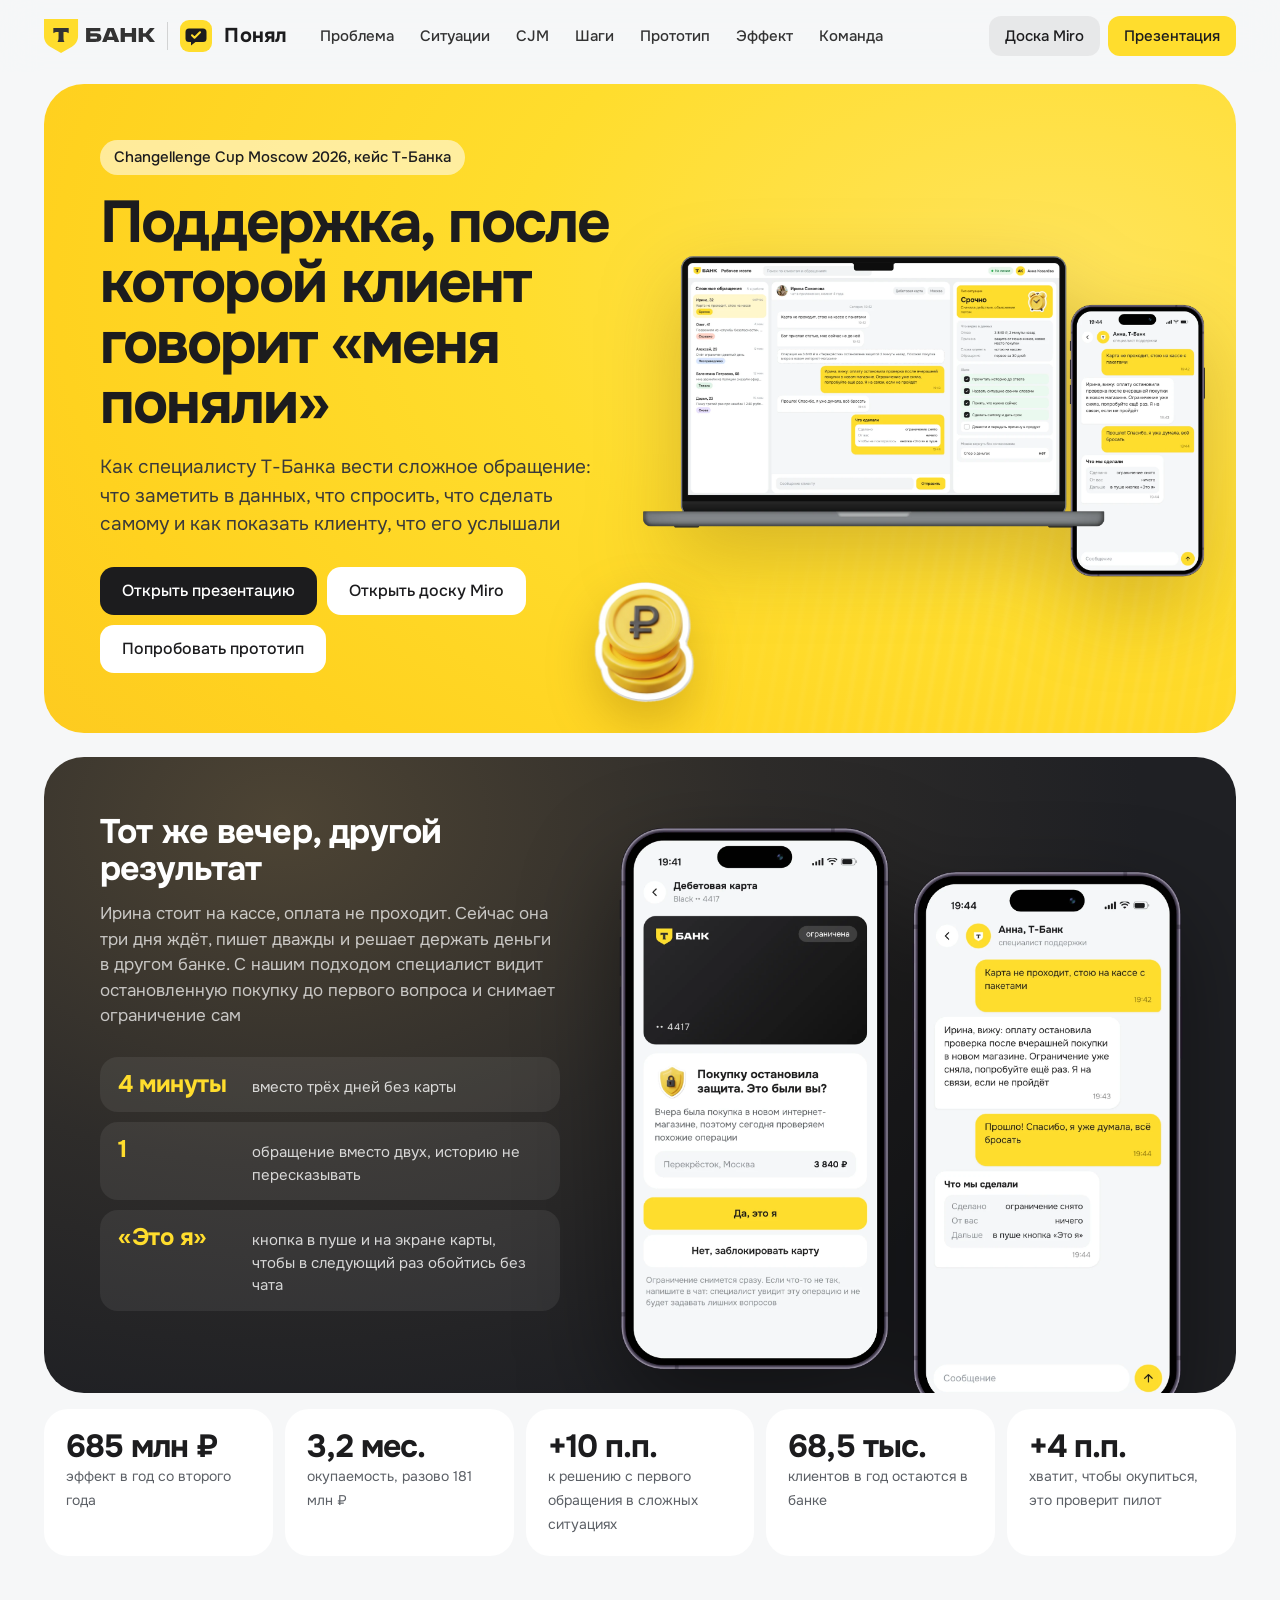
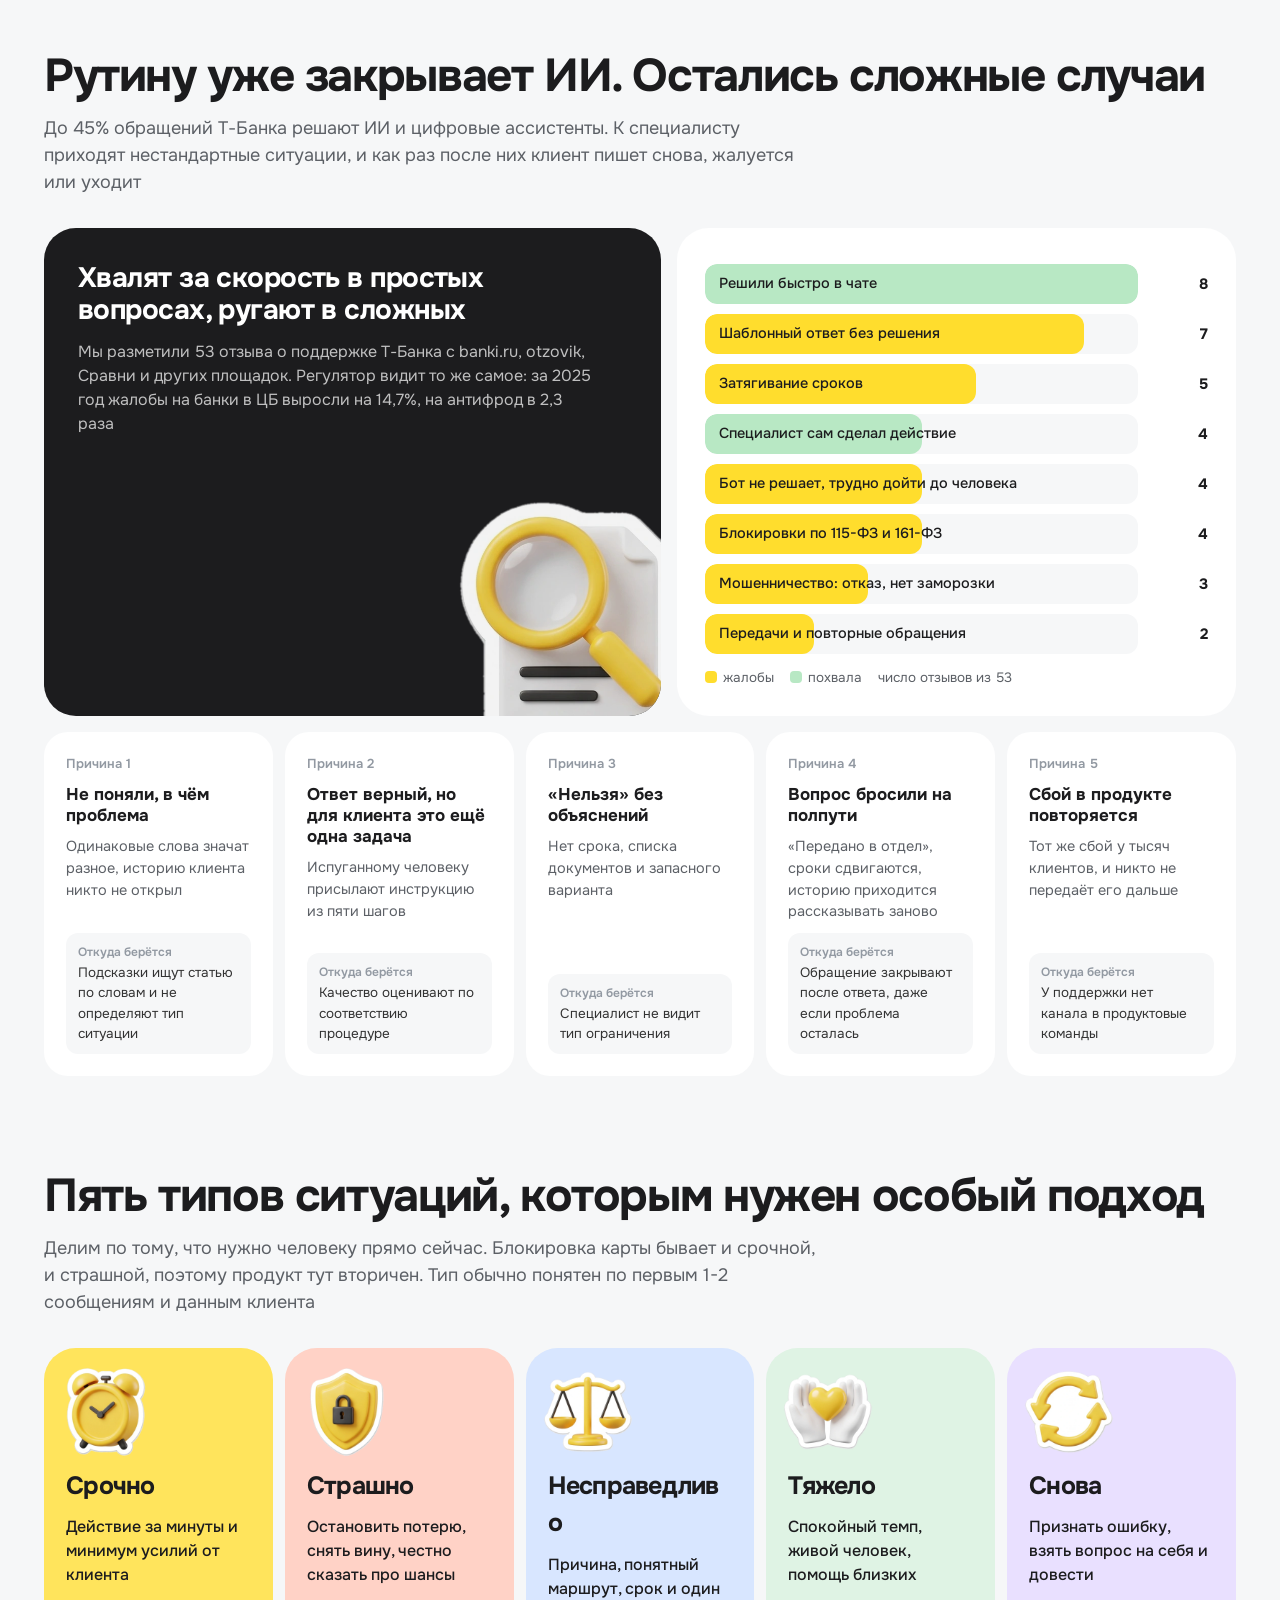
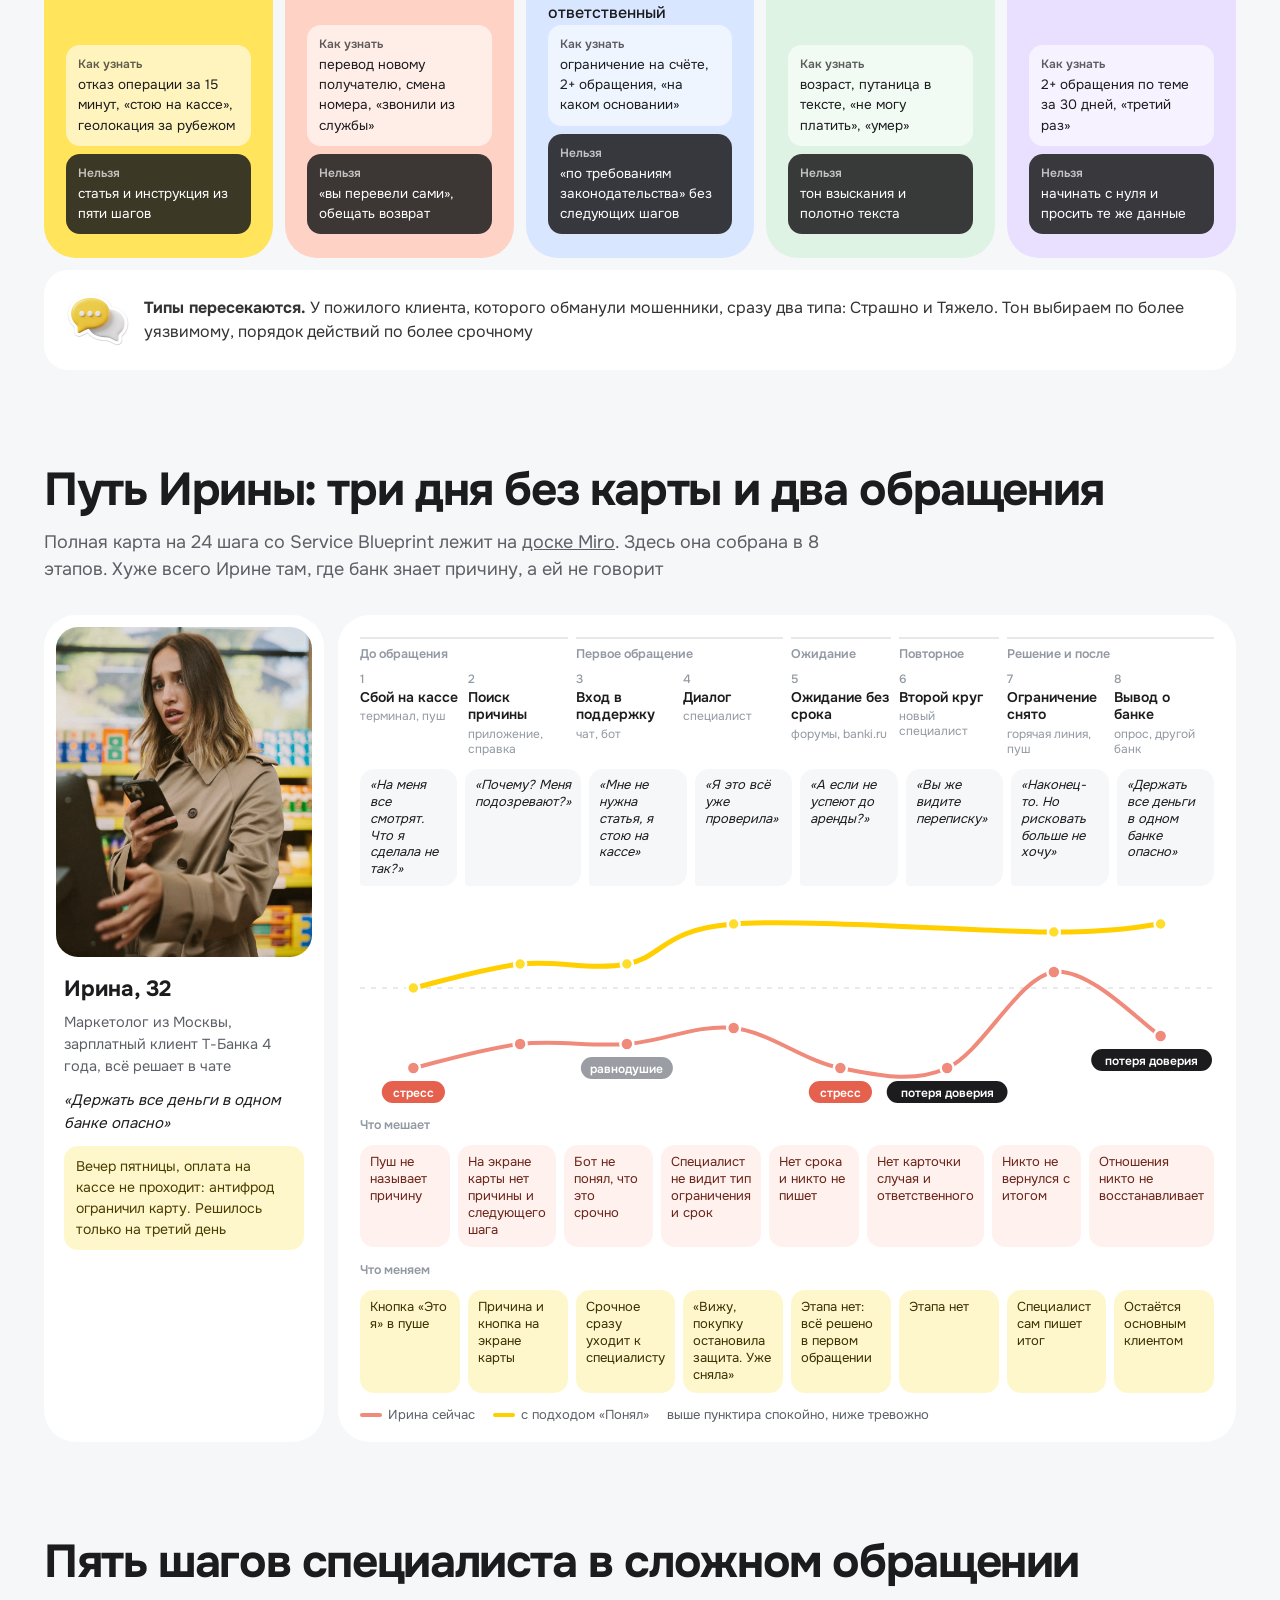
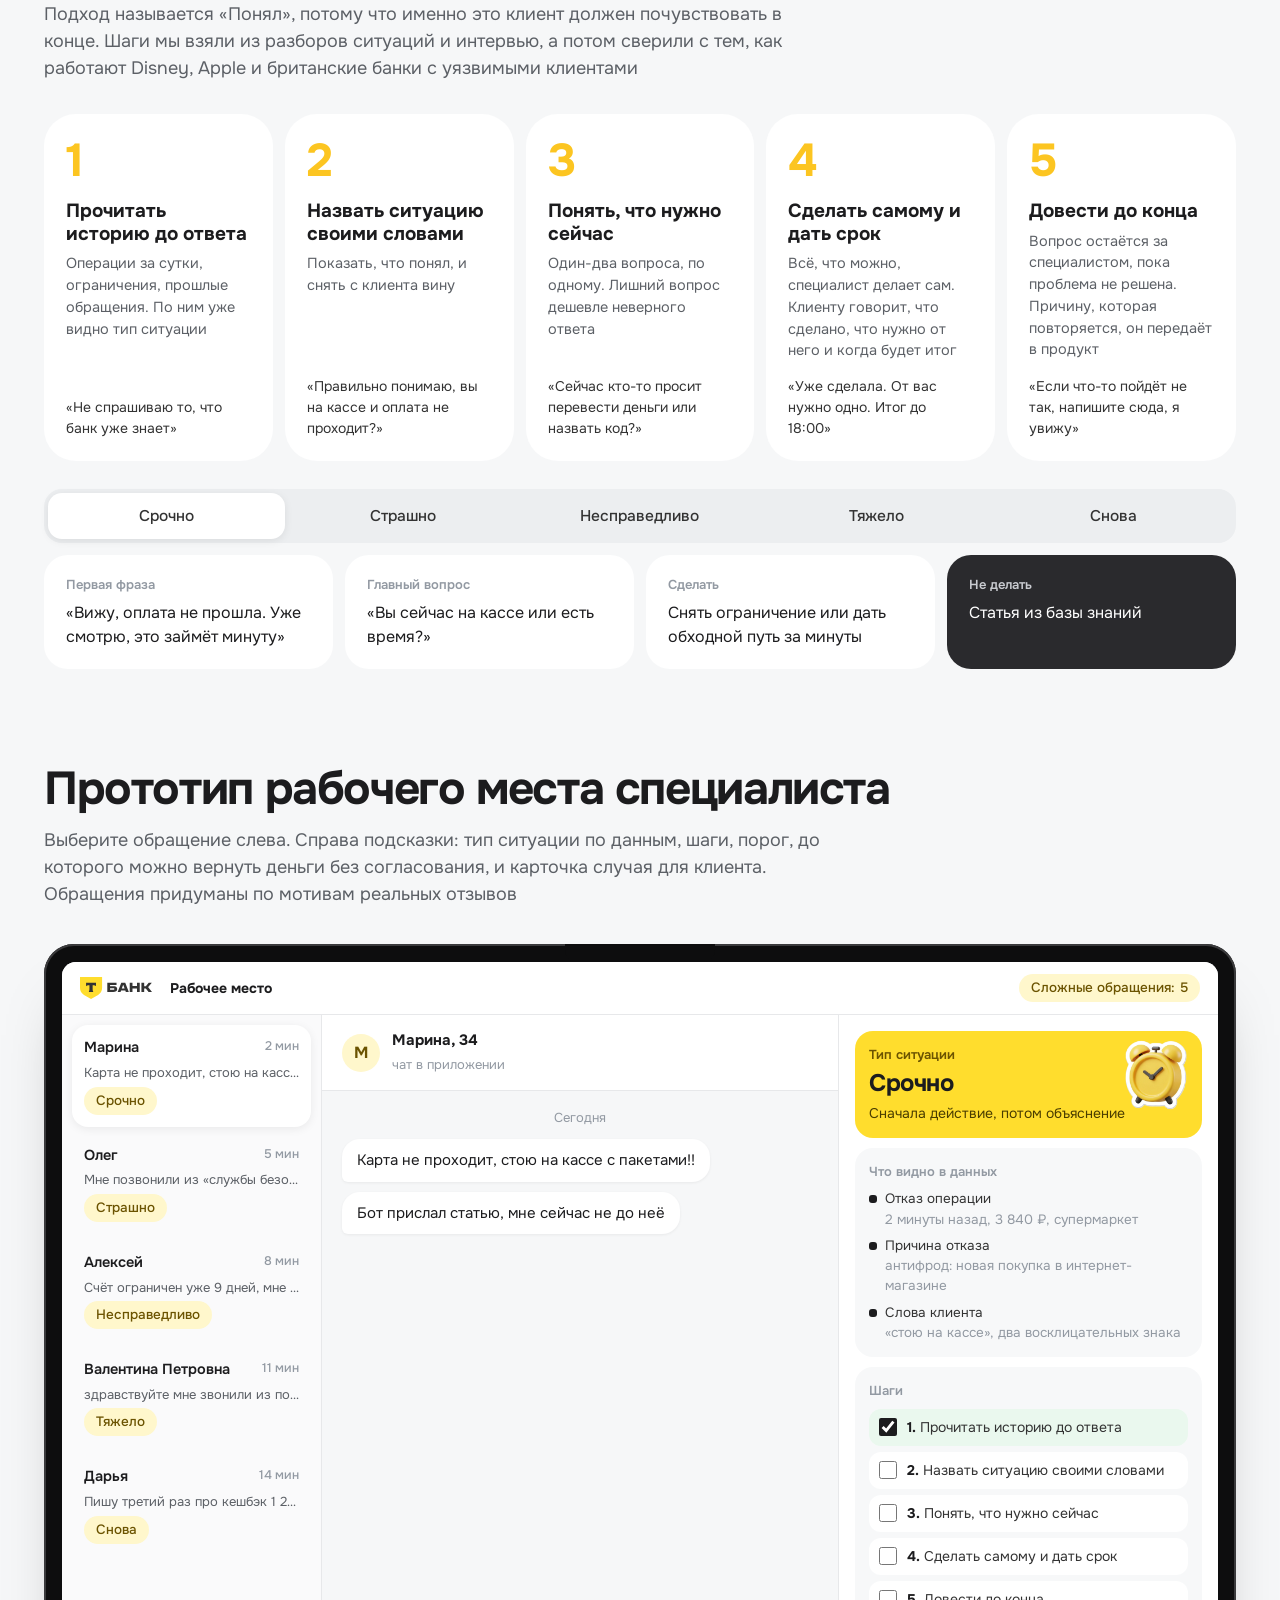
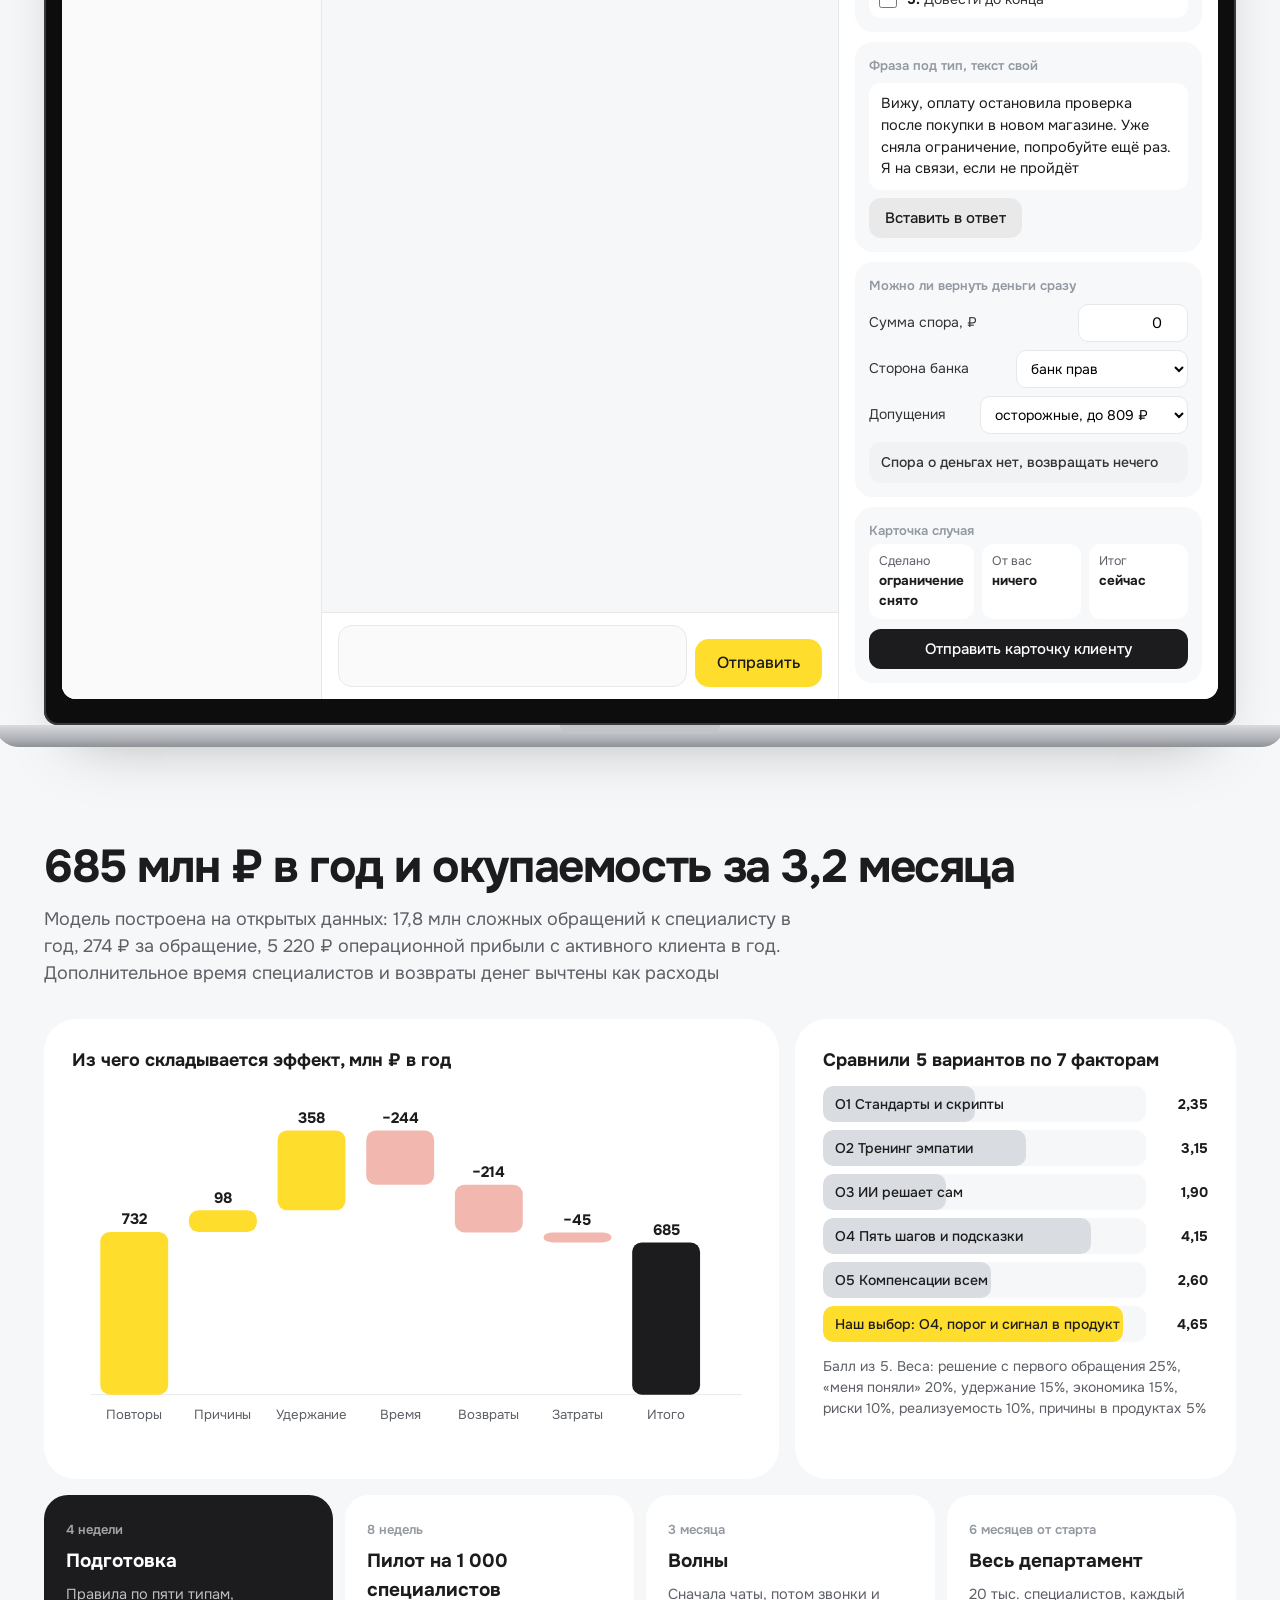
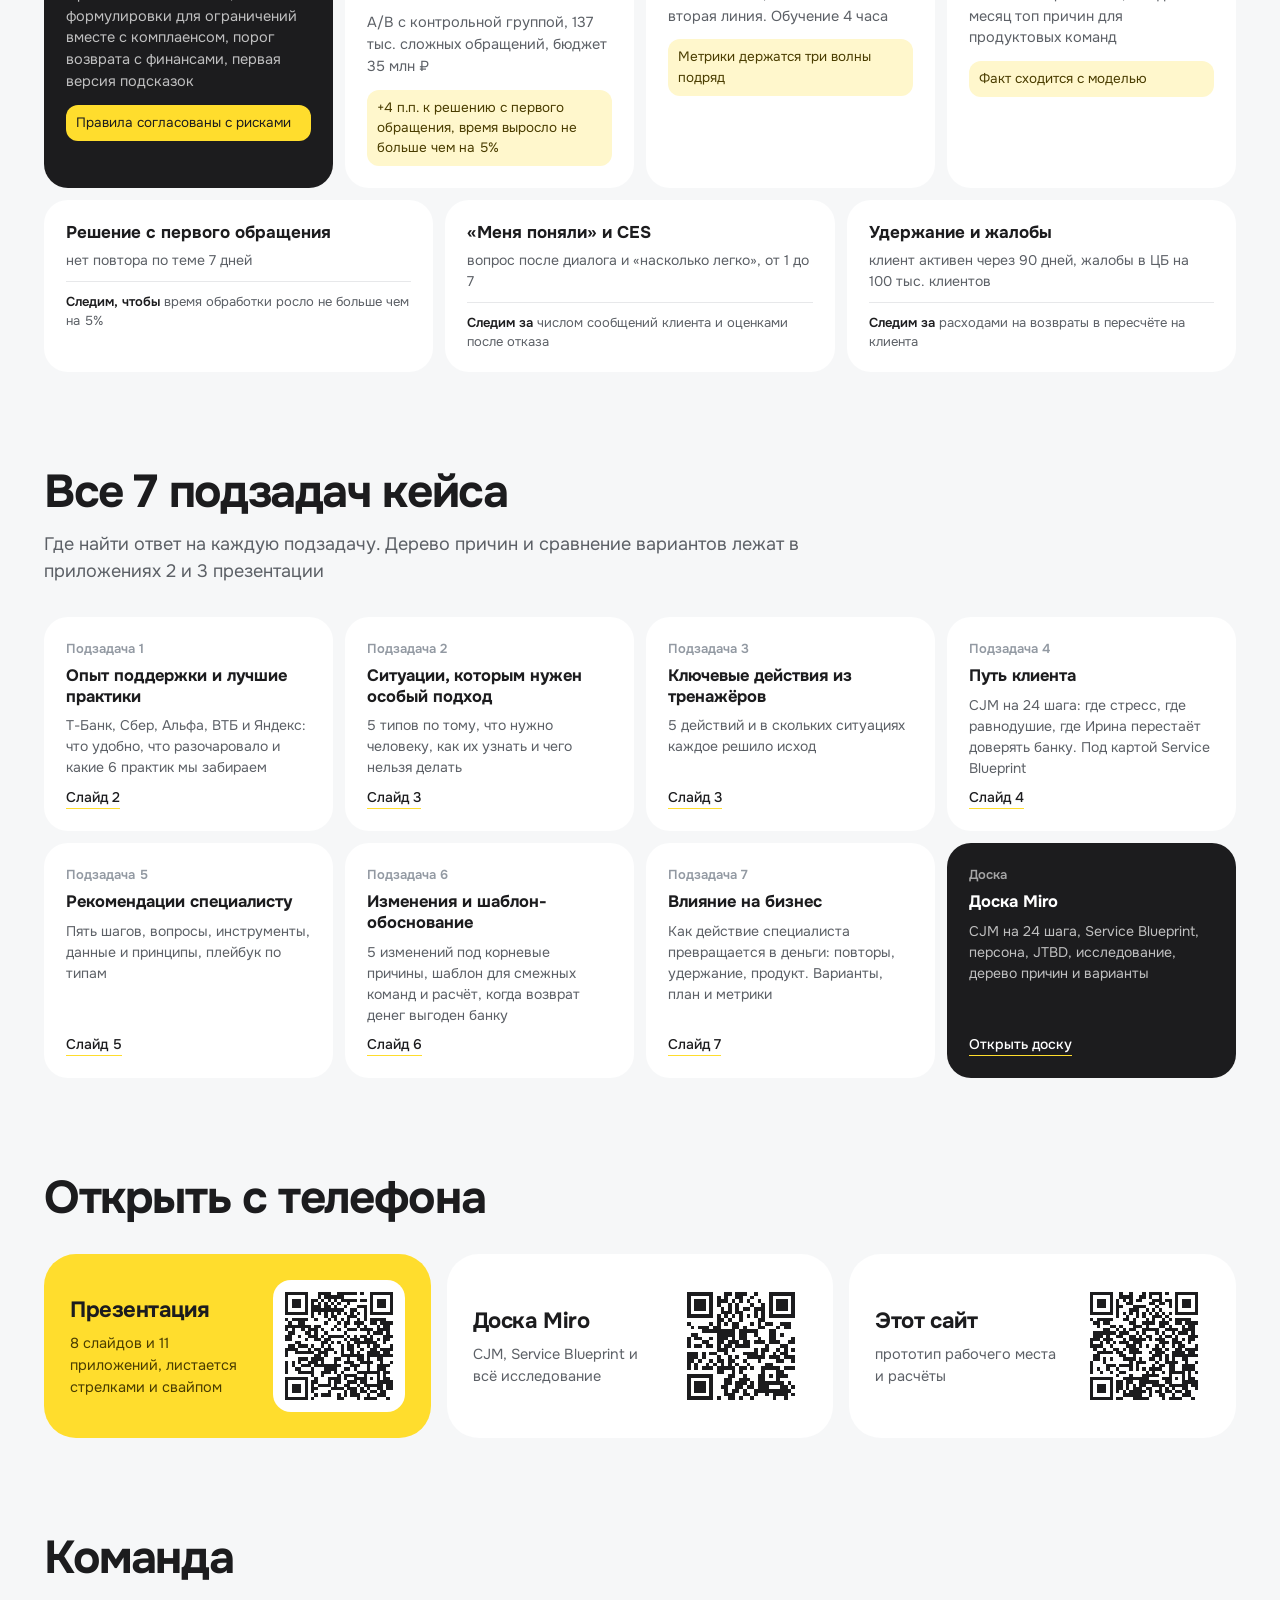
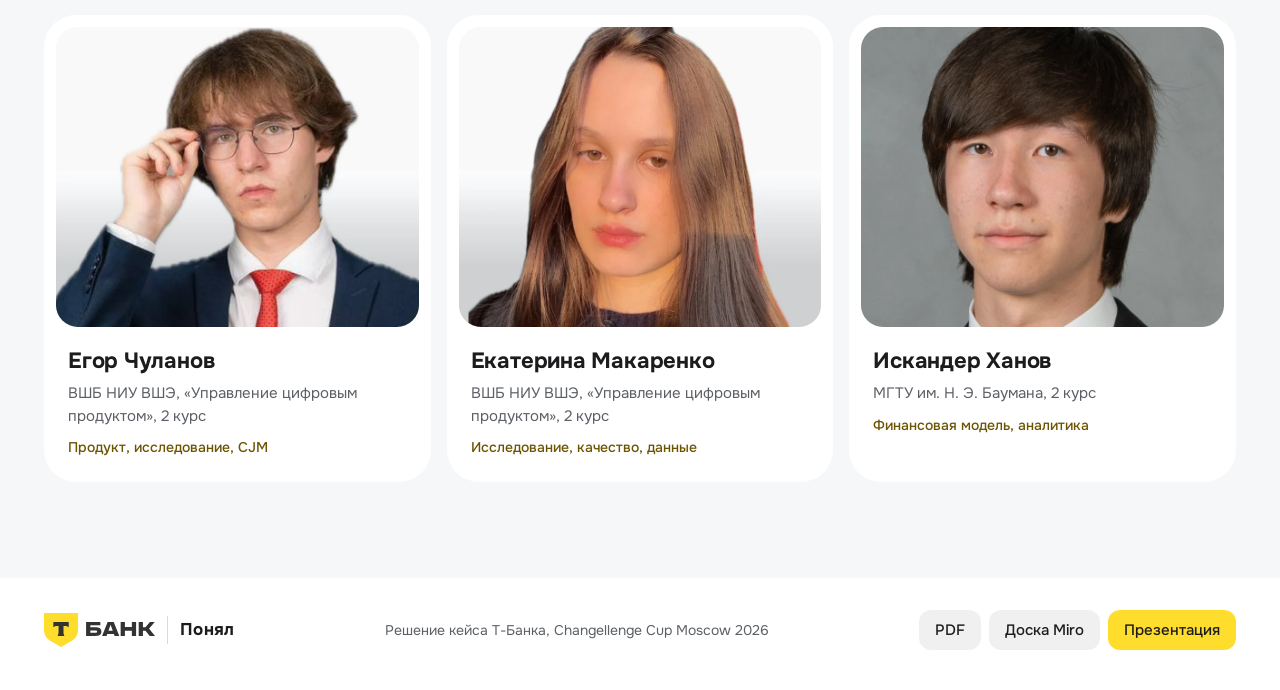
==== commit 007bcc09: "Фото Искандера на сайте и в презентации, финальный PDF" ====
--- a/site/index.html
+++ b/site/index.html
@@ -550,7 +550,7 @@
   <div class="team">
     <div class="pr"><div class="ph0"><img src="img/team-egor.webp" alt="Егор Чуланов" loading="lazy"></div><b>Егор Чуланов</b><span>ВШБ НИУ ВШЭ, «Управление цифровым продуктом», 2 курс</span><em>Продукт, исследование, CJM</em></div>
     <div class="pr"><div class="ph0"><img src="img/team-kate.webp" alt="Екатерина Макаренко" loading="lazy"></div><b>Екатерина Макаренко</b><span>ВШБ НИУ ВШЭ, «Управление цифровым продуктом», 2 курс</span><em>Исследование, качество, данные</em></div>
-    <div class="pr"><div class="ph0 ini">ИХ</div><b>Искандер Ханов</b><span>МГТУ им. Н. Э. Баумана, 2 курс</span><em>Финансовая модель, аналитика</em></div>
+    <div class="pr"><div class="ph0"><img src="img/team-iskander.webp" alt="Искандер Ханов" loading="lazy"></div><b>Искандер Ханов</b><span>МГТУ им. Н. Э. Баумана, 2 курс</span><em>Финансовая модель, аналитика</em></div>
   </div>
 </section>
 
